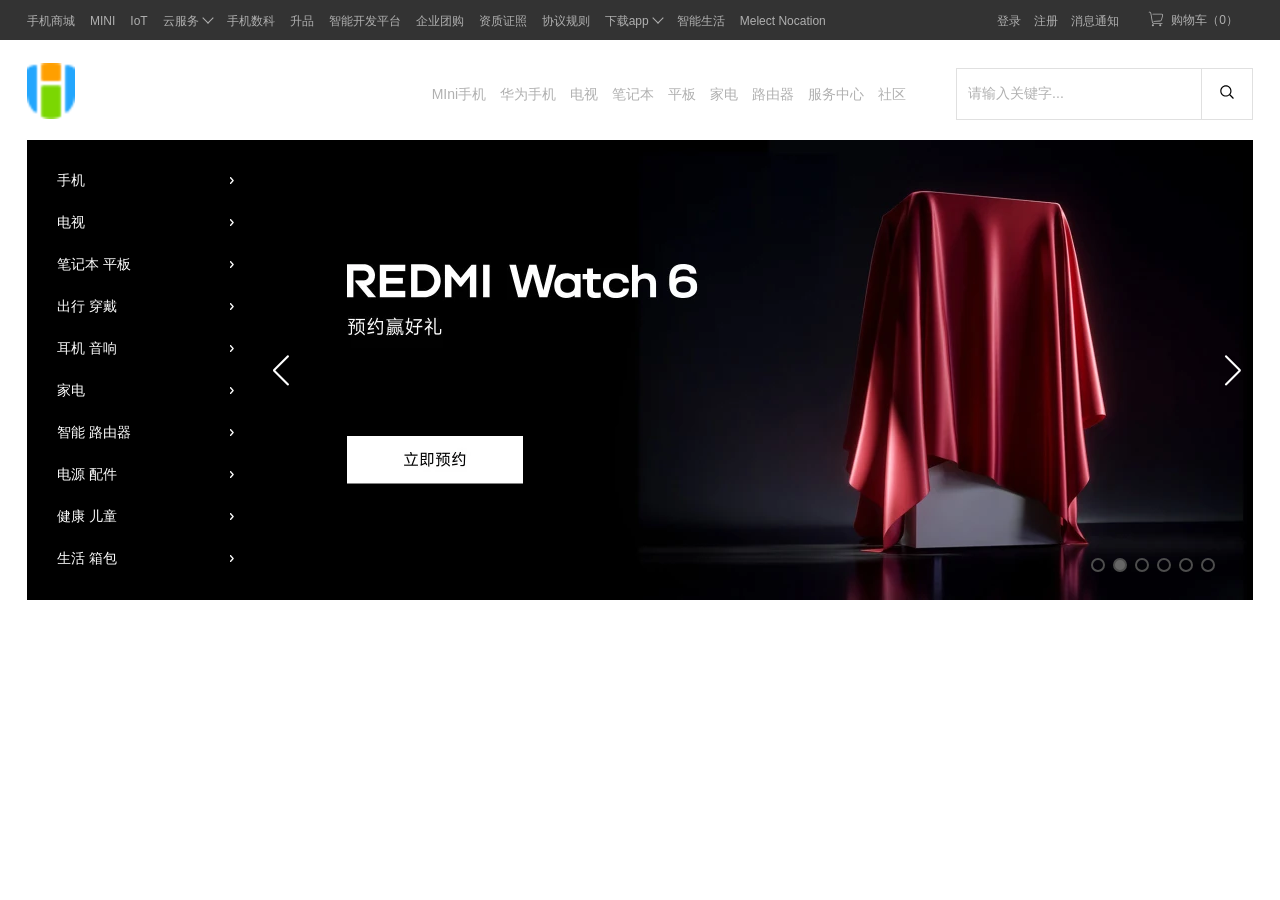
==== src/index.html @ 843477bb "完成banner制作" ====
<!DOCTYPE html>
<html lang="en">

<head>
    <meta charset="UTF-8">
    <meta name="viewport" content="width=device-width, initial-scale=1.0">
    <link rel="stylesheet" href="./css/reset.css">
    <link rel="stylesheet" href="./fonts/iconfont.css">
    <link rel="stylesheet" href="./css/global.css">
    <link rel="stylesheet" href="./css/swiper-bundle.min.css">
    <link rel="stylesheet" href="./css/index.css">
    <title>pc-project</title>
    <style>

    </style>
</head>

<body>
    <!-- header start -->
    <header>
        <!-- site-tapbar start -->
        <div class="site-tapbar">
            <div class="tapbar-flex container">
                <!-- tapbar-nav start  -->
                <nav class="tapbar-nav">
                    <ul>
                        <li><a href="#">手机商城</a></li>
                        <li><a href="#">MINI</a></li>
                        <li><a href="#">IoT</a></li>
                        <li class="submenu"><a href="#">云服务</a>
                            <div class="submenu-list">
                                <ul>
                                    <li><a href="#">
                                            <svg class="icon" aria-hidden="true">
                                                <use xlink:href="#icon-shoujizhuti-tongxunlu"></use>
                                            </svg>
                                            通讯录</a></li>
                                    <li><a href="#">
                                            <svg class="icon" aria-hidden="true">
                                                <use xlink:href="#icon-shoujizhuti-xiangce"></use>
                                            </svg>
                                            短信</a></li>
                                    <li><a href="#">
                                            <svg class="icon" aria-hidden="true">
                                                <use xlink:href="#icon-shoujizhuti-duanxin"></use>
                                            </svg>
                                            云相册</a></li>
                                    <li><a href="#">
                                            <svg class="icon" aria-hidden="true">
                                                <use xlink:href="#icon-shoujizhuti-xiazai"></use>
                                            </svg>
                                            手机云盘</a></li>
                                    <li><a href="#">
                                            <svg class="icon" aria-hidden="true">
                                                <use xlink:href="#icon-shoujizhuti-bianqian"></use>
                                            </svg>
                                            笔记（便签）</a></li>
                                </ul>
                            </div>
                        </li>
                        <li><a href="#">手机数科</a></li>
                        <li><a href="#">升品</a></li>
                        <li><a href="#">智能开发平台</a></li>
                        <li><a href="#">企业团购</a></li>
                        <li><a href="#">资质证照</a></li>
                        <li><a href="#">协议规则</a></li>
                        <li class="submenu"><a href="#">下载app</a>
                            <div class="download">
                                <svg class="icon" aria-hidden="true">
                                    <use xlink:href="#icon-erweima"></use>
                                </svg>
                                <p>手机商城APP</p>
                            </div>
                        </li>
                        <li><a href="#">智能生活</a></li>
                        <li><a href="#">Melect Nocation</a></li>
                    </ul>
                </nav>
                <!-- end tapbar-nev -->
                <!-- tapbar-warp start -->
                <nav class="tapbar-warp">
                    <div class="tapbar-info">
                        <ul>
                            <li><a href="#">登录</a></li>
                            <li><a href="#">注册</a></li>
                            <li><a href="#">消息通知</a></li>
                        </ul>
                    </div>
                    <div class="tapbar-car">
                        <a href="#">
                            <svg class="icon" aria-hidden="true">
                                <use xlink:href="#icon-gouwuche"></use>
                            </svg>
                            购物车（0）
                        </a>
                        <div class="car-menu">购物车中还没有商品，赶紧选购吧！</div>
                    </div>
                </nav>
                <!-- end tapbar-warp -->
            </div>
        </div>
        <!-- end tapbar -->
        <div class="site-header">
            <div class="container header-flex">
                <div class="header-logo">
                    <h1>编程商城</h1>
                    <a href="#">
                        <img src="./assets/images/logo.png" alt="编程商城" width="48px" height="56px"></img>
                    </a>
                </div>
                <div class="header-nav">
                    <nav>
                        <div class="nav-menu">
                            <ul>
                                <li><a href="#"></a>MIni手机</li>
                                <li><a href="#"></a>华为手机</li>
                                <li><a href="#"></a>电视</li>
                                <li><a href="#"></a>笔记本</li>
                                <li><a href="#"></a>平板</li>
                                <li><a href="#"></a>家电</li>
                                <li><a href="#"></a>路由器</li>
                                <li><a href="#"></a>服务中心</li>
                                <li><a href="#"></a>社区</li>
                            </ul>
                        </div>
                    </nav>
                </div>
                <div class="header-search">
                    <form action="#" method="get">
                        <div>
                            <input type="text" name="s" class="search-input" id="J_input" placeholder="请输入关键字..." />
                            <button type="submit" class="search-btn">
                                <svg class="icon" aria-hidden="true">
                                    <use xlink:href="#icon-fangdajing"></use>
                                </svg>
                            </button>
                            <div class="keyword-list" id="J_keyword">
                                <ul>
                                    <li><a href="#">手机</a></li>
                                    <li><a href="#">空调</a></li>
                                    <li><a href="#">风扇</a></li>
                                    <li><a href="#">台式机</a></li>
                                    <li><a href="#">笔记本</a></li>
                                    <li><a href="#">路由器</a></li>
                                    <li><a href="#">充电宝</a></li>
                                    <li><a href="#">空气净化器</a></li>
                                </ul>
                            </div>
                        </div>
                    </form>
                </div>
            </div>
        </div>
    </header>
    <!-- end header -->
    <!-- main start -->
    <main>
        <section class="container banner">
            <!--swiper start  -->
            <div class="swiper">
                <div class="swiper-wrapper">
                    <div class="swiper-slide"><a href="#"><img class="img-cover" src="./assets/images/swiper1.jpg"
                                alt=""></a></div>
                    <div class="swiper-slide"><a href="#"><img class="img-cover" src="./assets/images/swiper2.webp"
                                alt=""></a>
                    </div>
                    <div class="swiper-slide"><a href="#"><img class="img-cover" src="./assets/images/swiper3.webp"
                                alt=""></a>
                    </div>
                    <div class="swiper-slide"><a href="#"><img class="img-cover" src="./assets/images/swiper4.webp"
                                alt=""></a>
                    </div>
                    <div class="swiper-slide"><a href="#"><img class="img-cover" src="./assets/images/swiper5.webp"
                                alt=""></a>
                    </div>
                    <div class="swiper-slide"><a href="#"><img class="img-cover" src="./assets/images/swiper6.webp"
                                alt=""></a>
                    </div>
                </div>
                <!-- 如果需要分页器 -->
                <div class="swiper-pagination"></div>

                <!-- 如果需要导航按钮 -->
                <div class="swiper-button-prev"></div>
                <div class="swiper-button-next"></div>

            </div>
            <!-- end swiper -->
            <!-- category start -->
            <nav class="category">
                <ul>
                    <li><a href="#">手机</a>
                        <div class="category-item">
                            <ul>
                                <li><a href="#">
                                    <img src="./assets/images/phone.webp" alt="">
                                    <span class="ellipsis-single-line">Xiaomi 数字旗舰</span>
                                </a></li>
                                <li><a href="#">
                                    <img src="./assets/images/phone2.webp" alt="">
                                    <span>Xiaomi MIX系列</span>
                                </a></li>
                                <li><a href="#">
                                    <img src="./assets/images/phone3.webp" alt="">
                                    <span>Xiaomi Civi系列</span>
                                </a></li>
                                <li><a href="#">
                                    <img src="./assets/images/phone4.webp" alt="">
                                    <span>REDMI K系列</span>
                                </a></li>
                                <li><a href="#">
                                    <img src="./assets/images/phone5.webp" alt="">
                                    <span>REDMI Turbo系列</span>
                                </a></li>
                                <li>
                                    <a href="#">
                                        <img src="./assets/images/phone6.webp" alt="">
                                        <span>REDMI Note系列</span>
                                    </a>
                                </li>
                                <li><a href="#">
                                    <img src="./assets/images/phone7.webp" alt="">
                                    <span>REDMI 数字系列</span>
                                </a></li>
                            </ul>
                        </div>
                    </li>
                    <li><a href="#">电视</a>
                        <div class="category-item">
                            <ul>
                                <li><a href="#">
                                        <img src="./assets/images/DVD1.webp" alt="">
                                        <span class="ellipsis-single-line">小米电视SPro MiniLED2026</span>
                                    </a></li>
                                <li><a href="#">
                                        <img src="./assets/images/DVD1.webp" alt="">
                                        <span>Xiaomi MIX系列</span>
                                    </a></li>
                                <li><a href="#">
                                        <img src="./assets/images/DVD1.webp" alt="">
                                        <span>Xiaomi Civi系列</span>
                                    </a></li>
                                <li><a href="#">
                                        <img src="./assets/images/DVD1.webp" alt="">
                                        <span>REDMI K系列</span>
                                    </a></li>
                                <li><a href="#">
                                        <img src="./assets/images/DVD1.webp" alt="">
                                        <span>REDMI Turbo系列</span>
                                    </a></li>
                                <li>
                                    <a href="#">
                                        <img src="./assets/images/DVD1.webp" alt="">
                                        <span>REDMI Note系列</span>
                                    </a>
                                </li> 
                                <li><a href="#">
                                        <img src="./assets/images/DVD1.webp" alt="">
                                        <span>REDMI 数字系列</span>
                                    </a></li>
                            </ul>
                        </div>
                    </li>
                    <li><a href="#">笔记本 平板</a>
                        <div class="category-item">
                            <ul>
                                <li><a href="#">
                                        <img src="./assets/images/phone.webp" alt="">
                                        <span class="ellipsis-single-line">Xiaomi 数字旗舰</span>
                                    </a></li>
                                <li><a href="#">
                                        <img src="./assets/images/phone.webp" alt="">
                                        <span>Xiaomi 数字旗舰</span>
                                    </a></li>
                                <li><a href="#">
                                        <img src="./assets/images/phone.webp" alt="">
                                        <span>Xiaomi 数字旗舰</span>
                                    </a></li>
                                <li><a href="#">
                                        <img src="./assets/images/phone.webp" alt="">
                                        <span>Xiaomi 数字旗舰</span>
                                    </a></li>
                                <li><a href="#">
                                        <img src="./assets/images/phone.webp" alt="">
                                        <span>Xiaomi 数字旗舰</span>
                                    </a></li>
                                <li><a href="#">
                                        <img src="./assets/images/phone.webp" alt="">
                                        <span>Xiaomi 数字旗舰</span>
                                    </a></li>
                                <li><a href="#">
                                        <img src="./assets/images/phone.webp" alt="">
                                        <span>Xiaomi 数字旗舰</span>
                                    </a></li>
                                <li><a href="#">
                                        <img src="./assets/images/phone.webp" alt="">
                                        <span>Xiaomi 数字旗舰</span>
                                    </a></li>
                                <li><a href="#">
                                        <img src="./assets/images/phone.webp" alt="">
                                        <span>Xiaomi 数字旗舰</span>
                                    </a></li>
                                <li><a href="#">
                                        <img src="./assets/images/phone.webp" alt="">
                                        <span>Xiaomi 数字旗舰</span>
                                    </a></li>
                                <li><a href="#">
                                        <img src="./assets/images/phone.webp" alt="">
                                        <span>Xiaomi 数字旗舰</span>
                                    </a></li>
                                <li><a href="#">
                                        <img src="./assets/images/phone.webp" alt="">
                                        <span>Xiaomi 数字旗舰</span>
                                    </a></li>
                                <li><a href="#">
                                        <img src="./assets/images/phone.webp" alt="">
                                        <span>Xiaomi 数字旗舰</span>
                                    </a></li>
                                <li><a href="#">
                                        <img src="./assets/images/phone.webp" alt="">
                                        <span>Xiaomi 数字旗舰</span>
                                    </a></li>
                            </ul>
                        </div>
                    </li>
                    <li><a href="#">出行 穿戴</a>
                        <div class="category-item">
                            <ul>
                                <li><a href="#">
                                        <img src="./assets/images/phone.webp" alt="">
                                        <span class="ellipsis-single-line">Xiaomi 数字旗舰</span>
                                    </a></li>
                                <li><a href="#">
                                        <img src="./assets/images/phone.webp" alt="">
                                        <span>Xiaomi 数字旗舰</span>
                                    </a></li>
                                <li><a href="#">
                                        <img src="./assets/images/phone.webp" alt="">
                                        <span>Xiaomi 数字旗舰</span>
                                    </a></li>
                                <li><a href="#">
                                        <img src="./assets/images/phone.webp" alt="">
                                        <span>Xiaomi 数字旗舰</span>
                                    </a></li>
                                <li><a href="#">
                                        <img src="./assets/images/phone.webp" alt="">
                                        <span>Xiaomi 数字旗舰</span>
                                    </a></li>
                                <li><a href="#">
                                        <img src="./assets/images/phone.webp" alt="">
                                        <span>Xiaomi 数字旗舰</span>
                                    </a></li>
                                <li><a href="#">
                                        <img src="./assets/images/phone.webp" alt="">
                                        <span>Xiaomi 数字旗舰</span>
                                    </a></li>
                                <li><a href="#">
                                        <img src="./assets/images/phone.webp" alt="">
                                        <span>Xiaomi 数字旗舰</span>
                                    </a></li>
                                <li><a href="#">
                                        <img src="./assets/images/phone.webp" alt="">
                                        <span>Xiaomi 数字旗舰</span>
                                    </a></li>
                                <li><a href="#">
                                        <img src="./assets/images/phone.webp" alt="">
                                        <span>Xiaomi 数字旗舰</span>
                                    </a></li>
                                <li><a href="#">
                                        <img src="./assets/images/phone.webp" alt="">
                                        <span>Xiaomi 数字旗舰</span>
                                    </a></li>
                                <li><a href="#">
                                        <img src="./assets/images/phone.webp" alt="">
                                        <span>Xiaomi 数字旗舰</span>
                                    </a></li>
                                <li><a href="#">
                                        <img src="./assets/images/phone.webp" alt="">
                                        <span>Xiaomi 数字旗舰</span>
                                    </a></li>
                                <li><a href="#">
                                        <img src="./assets/images/phone.webp" alt="">
                                        <span>Xiaomi 数字旗舰</span>
                                    </a></li>
                            </ul>
                        </div>
                    </li>
                    <li><a href="#">耳机 音响</a>
                        <div class="category-item">
                            <ul>
                                <li><a href="#">
                                        <img src="./assets/images/phone.webp" alt="">
                                        <span class="ellipsis-single-line">Xiaomi 数字旗舰</span>
                                    </a></li>
                                <li><a href="#">
                                        <img src="./assets/images/phone.webp" alt="">
                                        <span>Xiaomi 数字旗舰</span>
                                    </a></li>
                                <li><a href="#">
                                        <img src="./assets/images/phone.webp" alt="">
                                        <span>Xiaomi 数字旗舰</span>
                                    </a></li>
                                <li><a href="#">
                                        <img src="./assets/images/phone.webp" alt="">
                                        <span>Xiaomi 数字旗舰</span>
                                    </a></li>
                                <li><a href="#">
                                        <img src="./assets/images/phone.webp" alt="">
                                        <span>Xiaomi 数字旗舰</span>
                                    </a></li>
                                <li><a href="#">
                                        <img src="./assets/images/phone.webp" alt="">
                                        <span>Xiaomi 数字旗舰</span>
                                    </a></li>
                                <li><a href="#">
                                        <img src="./assets/images/phone.webp" alt="">
                                        <span>Xiaomi 数字旗舰</span>
                                    </a></li>
                                <li><a href="#">
                                        <img src="./assets/images/phone.webp" alt="">
                                        <span>Xiaomi 数字旗舰</span>
                                    </a></li>
                                <li><a href="#">
                                        <img src="./assets/images/phone.webp" alt="">
                                        <span>Xiaomi 数字旗舰</span>
                                    </a></li>
                                <li><a href="#">
                                        <img src="./assets/images/phone.webp" alt="">
                                        <span>Xiaomi 数字旗舰</span>
                                    </a></li>
                                <li><a href="#">
                                        <img src="./assets/images/phone.webp" alt="">
                                        <span>Xiaomi 数字旗舰</span>
                                    </a></li>
                                <li><a href="#">
                                        <img src="./assets/images/phone.webp" alt="">
                                        <span>Xiaomi 数字旗舰</span>
                                    </a></li>
                                <li><a href="#">
                                        <img src="./assets/images/phone.webp" alt="">
                                        <span>Xiaomi 数字旗舰</span>
                                    </a></li>
                                <li><a href="#">
                                        <img src="./assets/images/phone.webp" alt="">
                                        <span>Xiaomi 数字旗舰</span>
                                    </a></li>
                            </ul>
                        </div>
                    </li>
                    <li><a href="#">家电</a>
                        <div class="category-item">
                            <ul>
                                <li><a href="#">
                                        <img src="./assets/images/phone.webp" alt="">
                                        <span class="ellipsis-single-line">Xiaomi 数字旗舰</span>
                                    </a></li>
                                <li><a href="#">
                                        <img src="./assets/images/phone.webp" alt="">
                                        <span>Xiaomi 数字旗舰</span>
                                    </a></li>
                                <li><a href="#">
                                        <img src="./assets/images/phone.webp" alt="">
                                        <span>Xiaomi 数字旗舰</span>
                                    </a></li>
                                <li><a href="#">
                                        <img src="./assets/images/phone.webp" alt="">
                                        <span>Xiaomi 数字旗舰</span>
                                    </a></li>
                                <li><a href="#">
                                        <img src="./assets/images/phone.webp" alt="">
                                        <span>Xiaomi 数字旗舰</span>
                                    </a></li>
                                <li><a href="#">
                                        <img src="./assets/images/phone.webp" alt="">
                                        <span>Xiaomi 数字旗舰</span>
                                    </a></li>
                                <li><a href="#">
                                        <img src="./assets/images/phone.webp" alt="">
                                        <span>Xiaomi 数字旗舰</span>
                                    </a></li>
                                <li><a href="#">
                                        <img src="./assets/images/phone.webp" alt="">
                                        <span>Xiaomi 数字旗舰</span>
                                    </a></li>
                                <li><a href="#">
                                        <img src="./assets/images/phone.webp" alt="">
                                        <span>Xiaomi 数字旗舰</span>
                                    </a></li>
                                <li><a href="#">
                                        <img src="./assets/images/phone.webp" alt="">
                                        <span>Xiaomi 数字旗舰</span>
                                    </a></li>
                                <li><a href="#">
                                        <img src="./assets/images/phone.webp" alt="">
                                        <span>Xiaomi 数字旗舰</span>
                                    </a></li>
                                <li><a href="#">
                                        <img src="./assets/images/phone.webp" alt="">
                                        <span>Xiaomi 数字旗舰</span>
                                    </a></li>
                                <li><a href="#">
                                        <img src="./assets/images/phone.webp" alt="">
                                        <span>Xiaomi 数字旗舰</span>
                                    </a></li>
                                <li><a href="#">
                                        <img src="./assets/images/phone.webp" alt="">
                                        <span>Xiaomi 数字旗舰</span>
                                    </a></li>
                            </ul>
                        </div>
                    </li>
                    <li><a href="#">智能 路由器</a>
                        <div class="category-item">
                            <ul>
                                <li><a href="#">
                                        <img src="./assets/images/phone.webp" alt="">
                                        <span class="ellipsis-single-line">Xiaomi 数字旗舰</span>
                                    </a></li>
                                <li><a href="#">
                                        <img src="./assets/images/phone.webp" alt="">
                                        <span>Xiaomi 数字旗舰</span>
                                    </a></li>
                                <li><a href="#">
                                        <img src="./assets/images/phone.webp" alt="">
                                        <span>Xiaomi 数字旗舰</span>
                                    </a></li>
                                <li><a href="#">
                                        <img src="./assets/images/phone.webp" alt="">
                                        <span>Xiaomi 数字旗舰</span>
                                    </a></li>
                                <li><a href="#">
                                        <img src="./assets/images/phone.webp" alt="">
                                        <span>Xiaomi 数字旗舰</span>
                                    </a></li>
                                <li><a href="#">
                                        <img src="./assets/images/phone.webp" alt="">
                                        <span>Xiaomi 数字旗舰</span>
                                    </a></li>
                                <li><a href="#">
                                        <img src="./assets/images/phone.webp" alt="">
                                        <span>Xiaomi 数字旗舰</span>
                                    </a></li>
                                <li><a href="#">
                                        <img src="./assets/images/phone.webp" alt="">
                                        <span>Xiaomi 数字旗舰</span>
                                    </a></li>
                                <li><a href="#">
                                        <img src="./assets/images/phone.webp" alt="">
                                        <span>Xiaomi 数字旗舰</span>
                                    </a></li>
                                <li><a href="#">
                                        <img src="./assets/images/phone.webp" alt="">
                                        <span>Xiaomi 数字旗舰</span>
                                    </a></li>
                                <li><a href="#">
                                        <img src="./assets/images/phone.webp" alt="">
                                        <span>Xiaomi 数字旗舰</span>
                                    </a></li>
                                <li><a href="#">
                                        <img src="./assets/images/phone.webp" alt="">
                                        <span>Xiaomi 数字旗舰</span>
                                    </a></li>
                                <li><a href="#">
                                        <img src="./assets/images/phone.webp" alt="">
                                        <span>Xiaomi 数字旗舰</span>
                                    </a></li>
                                <li><a href="#">
                                        <img src="./assets/images/phone.webp" alt="">
                                        <span>Xiaomi 数字旗舰</span>
                                    </a></li>
                            </ul>
                        </div>
                    </li>
                    <li><a href="#">电源 配件</a>
                        <div class="category-item">
                            <ul>
                                <li><a href="#">
                                        <img src="./assets/images/phone.webp" alt="">
                                        <span class="ellipsis-single-line">Xiaomi 数字旗舰</span>
                                    </a></li>
                                <li><a href="#">
                                        <img src="./assets/images/phone.webp" alt="">
                                        <span>Xiaomi 数字旗舰</span>
                                    </a></li>
                                <li><a href="#">
                                        <img src="./assets/images/phone.webp" alt="">
                                        <span>Xiaomi 数字旗舰</span>
                                    </a></li>
                                <li><a href="#">
                                        <img src="./assets/images/phone.webp" alt="">
                                        <span>Xiaomi 数字旗舰</span>
                                    </a></li>
                                <li><a href="#">
                                        <img src="./assets/images/phone.webp" alt="">
                                        <span>Xiaomi 数字旗舰</span>
                                    </a></li>
                                <li><a href="#">
                                        <img src="./assets/images/phone.webp" alt="">
                                        <span>Xiaomi 数字旗舰</span>
                                    </a></li>
                                <li><a href="#">
                                        <img src="./assets/images/phone.webp" alt="">
                                        <span>Xiaomi 数字旗舰</span>
                                    </a></li>
                                <li><a href="#">
                                        <img src="./assets/images/phone.webp" alt="">
                                        <span>Xiaomi 数字旗舰</span>
                                    </a></li>
                                <li><a href="#">
                                        <img src="./assets/images/phone.webp" alt="">
                                        <span>Xiaomi 数字旗舰</span>
                                    </a></li>
                                <li><a href="#">
                                        <img src="./assets/images/phone.webp" alt="">
                                        <span>Xiaomi 数字旗舰</span>
                                    </a></li>
                                <li><a href="#">
                                        <img src="./assets/images/phone.webp" alt="">
                                        <span>Xiaomi 数字旗舰</span>
                                    </a></li>
                                <li><a href="#">
                                        <img src="./assets/images/phone.webp" alt="">
                                        <span>Xiaomi 数字旗舰</span>
                                    </a></li>
                                <li><a href="#">
                                        <img src="./assets/images/phone.webp" alt="">
                                        <span>Xiaomi 数字旗舰</span>
                                    </a></li>
                                <li>
                                    <a href="#">
                                        <img src="./assets/images/phone.webp" alt="">
                                        <span>Xiaomi 数字旗舰</span>
                                    </a>
                                </li>
                                <li><a href="#">
                                        <img src="./assets/images/phone.webp" alt="">
                                        <span class="ellipsis-single-line">Xiaomi 数字旗舰</span>
                                    </a></li>
                                <li><a href="#">
                                        <img src="./assets/images/phone.webp" alt="">
                                        <span>Xiaomi 数字旗舰</span>
                                    </a></li>
                                <li><a href="#">
                                        <img src="./assets/images/phone.webp" alt="">
                                        <span>Xiaomi 数字旗舰</span>
                                    </a></li>
                                <li><a href="#">
                                        <img src="./assets/images/phone.webp" alt="">
                                        <span>Xiaomi 数字旗舰</span>
                                    </a></li>
                                <li><a href="#">
                                        <img src="./assets/images/phone.webp" alt="">
                                        <span>Xiaomi 数字旗舰</span>
                                    </a></li>
                                <li><a href="#">
                                        <img src="./assets/images/phone.webp" alt="">
                                        <span>Xiaomi 数字旗舰</span>
                                    </a></li>
                                <li><a href="#">
                                        <img src="./assets/images/phone.webp" alt="">
                                        <span>Xiaomi 数字旗舰</span>
                                    </a></li>
                                <li>
                                    <a href="#">
                                        <img src="./assets/images/phone.webp" alt="">
                                        <span>Xiaomi 数字旗舰</span>
                                    </a>
                                </li>
                                <li>
                                    <a href="#">
                                        <img src="./assets/images/phone.webp" alt="">
                                        <span>Xiaomi 数字旗舰</span>
                                    </a>
                                </li>
                                <li>
                                    <a href="#">
                                        <img src="./assets/images/phone.webp" alt="">
                                        <span>Xiaomi 数字旗舰</span>
                                    </a>
                                </li>
                                <li>
                                    <a href="#">
                                        <img src="./assets/images/phone.webp" alt="">
                                        <span>Xiaomi 数字旗舰</span>
                                    </a>
                                </li>
                                <li>
                                    <a href="#">
                                        <img src="./assets/images/phone.webp" alt="">
                                        <span>Xiaomi 数字旗舰</span>
                                    </a>
                                </li>
                                <li>
                                    <a href="#">
                                        <img src="./assets/images/phone.webp" alt="">
                                        <span>Xiaomi 数字旗舰</span>
                                    </a>
                                </li>
                                <li>
                                    <a href="#">
                                        <img src="./assets/images/phone.webp" alt="">
                                        <span>Xiaomi 数字旗舰</span>
                                    </a>
                                </li>
                            </ul>
                        </div>
                    </li>
                    <li><a href="#">健康 儿童</a>
                        <div class="category-item">
                            <ul>
                                <li><a href="#">
                                        <img src="./assets/images/phone.webp" alt="">
                                        <span class="ellipsis-single-line">Xiaomi 数字旗舰</span>
                                    </a></li>
                                <li><a href="#">
                                        <img src="./assets/images/phone.webp" alt="">
                                        <span>Xiaomi 数字旗舰</span>
                                    </a></li>
                                <li><a href="#">
                                        <img src="./assets/images/phone.webp" alt="">
                                        <span>Xiaomi 数字旗舰</span>
                                    </a></li>
                                <li><a href="#">
                                        <img src="./assets/images/phone.webp" alt="">
                                        <span>Xiaomi 数字旗舰</span>
                                    </a></li>
                                <li><a href="#">
                                        <img src="./assets/images/phone.webp" alt="">
                                        <span>Xiaomi 数字旗舰</span>
                                    </a></li>
                                <li><a href="#">
                                        <img src="./assets/images/phone.webp" alt="">
                                        <span>Xiaomi 数字旗舰</span>
                                    </a></li>
                                <li><a href="#">
                                        <img src="./assets/images/phone.webp" alt="">
                                        <span>Xiaomi 数字旗舰</span>
                                    </a></li>
                                <li><a href="#">
                                        <img src="./assets/images/phone.webp" alt="">
                                        <span>Xiaomi 数字旗舰</span>
                                    </a></li>
                                <li><a href="#">
                                        <img src="./assets/images/phone.webp" alt="">
                                        <span>Xiaomi 数字旗舰</span>
                                    </a></li>
                                <li><a href="#">
                                        <img src="./assets/images/phone.webp" alt="">
                                        <span>Xiaomi 数字旗舰</span>
                                    </a></li>
                                <li><a href="#">
                                        <img src="./assets/images/phone.webp" alt="">
                                        <span>Xiaomi 数字旗舰</span>
                                    </a></li>
                                <li><a href="#">
                                        <img src="./assets/images/phone.webp" alt="">
                                        <span>Xiaomi 数字旗舰</span>
                                    </a></li>
                                <li><a href="#">
                                        <img src="./assets/images/phone.webp" alt="">
                                        <span>Xiaomi 数字旗舰</span>
                                    </a></li>
                                <li><a href="#">
                                        <img src="./assets/images/phone.webp" alt="">
                                        <span>Xiaomi 数字旗舰</span>
                                    </a></li>
                            </ul>
                        </div>
                    </li>
                    <li><a href="#">生活 箱包</a>
                        <div class="category-item">
                            <ul>
                                <li><a href="#">
                                        <img src="./assets/images/phone.webp" alt="">
                                        <span class="ellipsis-single-line">Xiaomi 数字旗舰</span>
                                    </a></li>
                                <li><a href="#">
                                        <img src="./assets/images/phone.webp" alt="">
                                        <span>Xiaomi 数字旗舰</span>
                                    </a></li>
                                <li><a href="#">
                                        <img src="./assets/images/phone.webp" alt="">
                                        <span>Xiaomi 数字旗舰</span>
                                    </a></li>
                                <li><a href="#">
                                        <img src="./assets/images/phone.webp" alt="">
                                        <span>Xiaomi 数字旗舰</span>
                                    </a></li>
                                <li><a href="#">
                                        <img src="./assets/images/phone.webp" alt="">
                                        <span>Xiaomi 数字旗舰</span>
                                    </a></li>
                                <li><a href="#">
                                        <img src="./assets/images/phone.webp" alt="">
                                        <span>Xiaomi 数字旗舰</span>
                                    </a></li>
                                <li><a href="#">
                                        <img src="./assets/images/phone.webp" alt="">
                                        <span>Xiaomi 数字旗舰</span>
                                    </a></li>
                                <li><a href="#">
                                        <img src="./assets/images/phone.webp" alt="">
                                        <span>Xiaomi 数字旗舰</span>
                                    </a></li>
                                <li><a href="#">
                                        <img src="./assets/images/phone.webp" alt="">
                                        <span>Xiaomi 数字旗舰</span>
                                    </a></li>
                                <li><a href="#">
                                        <img src="./assets/images/phone.webp" alt="">
                                        <span>Xiaomi 数字旗舰</span>
                                    </a></li>
                                <li><a href="#">
                                        <img src="./assets/images/phone.webp" alt="">
                                        <span>Xiaomi 数字旗舰</span>
                                    </a></li>
                                <li><a href="#">
                                        <img src="./assets/images/phone.webp" alt="">
                                        <span>Xiaomi 数字旗舰</span>
                                    </a></li>
                                <li><a href="#">
                                        <img src="./assets/images/phone.webp" alt="">
                                        <span>Xiaomi 数字旗舰</span>
                                    </a></li>
                                <li><a href="#">
                                        <img src="./assets/images/phone.webp" alt="">
                                        <span>Xiaomi 数字旗舰</span>
                                    </a></li>
                            </ul>
                        </div>
                    </li>
                </ul>
            </nav>
        </section>
    </main>
    <!-- end header -->
    <script src="./fonts/iconfont.js"></script>
    <script src="./js/swiper-bundle.min.js"></script>
    <script src="./js/index.js"></script>
    <script>
        var mySwiper = new Swiper('.swiper', {
            direction: 'horizontal', // 垂直切换选项
            loop: true, // 循环模式选项
            autoplay: {
                delay: 1000,
                stopOnLastSlide: false,
                disableOnInteraction: true,
                pauseOnMouseEnter: true,
            },
            // 如果需要分页器
            pagination: {
                el: '.swiper-pagination',
                clickable: true,
            },

            // 如果需要前进后退按钮
            navigation: {
                nextEl: '.swiper-button-next',
                prevEl: '.swiper-button-prev',
            },

            // 如果需要滚动条
            scrollbar: {
                el: '.swiper-scrollbar',
            },
        })
    </script>
</body>

</html>
---- src/fonts/iconfont.css ----
@font-face {
  font-family: "iconfont"; /* Project id 5041110 */
  src: url('iconfont.woff2?t=1760513505581') format('woff2'),
       url('iconfont.woff?t=1760513505581') format('woff'),
       url('iconfont.ttf?t=1760513505581') format('truetype');
}

.iconfont {
  font-family: "iconfont" !important;
  font-size: 16px;
  font-style: normal;
  -webkit-font-smoothing: antialiased;
  -moz-osx-font-smoothing: grayscale;
}

.icon-tian:before {
  content: "\e60b";
}

.icon-15tian:before {
  content: "\e601";
}

.icon-erweima:before {
  content: "\e642";
}

.icon-gouwuche:before {
  content: "\e60a";
}

.icon-liwu:before {
  content: "\e600";
}

.icon-weizhi:before {
  content: "\e62e";
}

.icon-editor2:before {
  content: "\e62f";
}

.icon-caidan:before {
  content: "\e610";
}

.icon-fangdajing:before {
  content: "\e6e4";
}

.icon-duanxin:before {
  content: "\e6e5";
}

.icon-kefu:before {
  content: "\e625";
}

.icon-zujian-zuoyouhuadongtu:before {
  content: "\e604";
}

.icon-fanhuidingbu:before {
  content: "\e633";
}

.icon-play:before {
  content: "\e622";
}

.icon-qq:before {
  content: "\e83d";
}

.icon-danchuang:before {
  content: "\e63c";
}

.icon-xiangyingshi:before {
  content: "\e6ae";
}

.icon-xuanxiangka:before {
  content: "\e709";
}

.icon-play-circle:before {
  content: "\e86f";
}

.icon-bim_donghua:before {
  content: "\e6e9";
}

.icon-shoujizhuti-xiangce:before {
  content: "\e605";
}

.icon-shoujizhuti-duanxin:before {
  content: "\e606";
}

.icon-shoujizhuti-tongxunlu:before {
  content: "\e607";
}

.icon-shoujizhuti-xiazai:before {
  content: "\e608";
}

.icon-shoujizhuti-bianqian:before {
  content: "\e609";
}

.icon-weixin:before {
  content: "\e60f";
}

.icon-lunbotuguanli:before {
  content: "\e6a1";
}

.icon-shoufengqin:before {
  content: "\e6b4";
}
---- src/css/global.css ----
body{
    font: 14px/1.5 "Helvetica Neue", Helvetica, Arial, sans-serif;
    min-width: 1226px;
    color:#333;
}
.container{
    margin: 0 auto;
    width: 1226px;
}
.ellipsis-single-line{
    overflow: hidden;
    text-overflow: ellipsis;
    white-space: nowrap;
}
.ellipsis-mulit-line{
    display: -webkit-box;
    overflow: hidden;
    text-overflow: ellipsis;  
    -webkit-box-orient: vertical; /* 多行 */
    -webkit-line-clamp: 2; /* 显示行数 */
}
.img-cover{
    width: 100%;
    height: 100%;
    object-fit: cover;
}
.center-flex{
    display: flex;
    justify-content: center;
    align-items: center;
}
.center-position-absolute{
    position: absolute;
    top: 50%;
    left: 50%;
    transform: translate(-50%, -50%); 
}
.icon {
  width: 1em;
  height: 1em;
  vertical-align: -0.15em;
  fill: currentColor;
  overflow: hidden;
}
---- src/css/index.css ----
/* 顶部导航栏容器，设置高度和弹性布局 */
.tapbar-flex {
    height: 40px;
    display: flex;
    justify-content: space-between;
}

/* 顶部导航栏背景色 */
.site-tapbar {
    background-color: #333;
}

/* 导航栏链接样式 */
.site-tapbar a {
    color: #B0B0B0;
    font-size: 12px;
}

/* 鼠标悬停时链接颜色变白 */
.site-tapbar a:hover {
    color: #fff
}

/* 导航菜单容器 */
.tapbar-nav>ul {
    display: flex;
    justify-content: space-between;
    column-gap: 15px;
    line-height: 40px;
}

/* 导航菜单项 */
.tapbar-nav>ul>li {
    height: 40px;
}

/* 带子菜单的导航项 */
.tapbar-nav ul li.submenu {
    padding-right: 13px;
    position: relative;
}

/* 子菜单箭头图标 */
.tapbar-nav ul li.submenu::before {
    content: '';
    width: 7px;
    height: 7px;
    position: absolute;
    top: 50%;
    right: 0;
    border-top: 1px solid #B0B0B0;
    border-left: 1px solid #B0B0B0;
    transform: translateY(-75%) rotate(225deg);
    transition: transform .3s ease-in-out;
}


/* 鼠标悬停时箭头旋转并改变颜色 */
.tapbar-nav ul li.submenu:hover::before {
    transform: translateY(-25%) rotate(45deg);
    cursor: pointer;
    border-color: #fff;
}

/* 子菜单上方的小三角 */
.submenu::after {
    content: '';
    position: absolute;
    bottom: 0;
    left: 50%;
    border: 6px solid transparent;
    border-bottom: 6px solid #fff;
    transform: translateX(-50%);
    display: none;
}

/* 子菜单列表样式 */
.submenu .submenu-list {
    position: absolute;
    top: 40px;
    left: 50%;
    transform: translateX(-50%);
    width: 105px;
    height: 0;
    box-shadow: 0 2px 5px rgba(0, 0, 0, .2);
    font-size: 12px;
    overflow: hidden;
    transition: height .7s;
}

/* 子菜单列表内边距 */
.submenu .submenu-list ul {
    padding: 6px 0 8px 6px;
}

/* 子菜单项样式 */
.submenu .submenu-list li {
    height: 16px;
    line-height: 16px;
    margin-bottom: 14px;
}

/* 最后一个子菜单项取消下边距 */
.submenu .submenu-list li:last-child {
    margin-bottom: 0;
}

/* 子菜单图标样式 */
.submenu .submenu-list li .icon {
    font-size: 16px;
    margin-right: 4px;
}

/* 子菜单链接悬停时的颜色 */
.submenu .submenu-list a:hover {
    color: #ff6a00
}

/* 鼠标悬停时显示子菜单 */
.submenu:hover .submenu-list {
    display: block;
    height: 150px;
}

/* 鼠标悬停时显示小三角 */
.submenu:hover::after {
    display: block;
}

/* 下载菜单样式 */
.submenu .download {
    width: 124px;
    height: 0px;
    position: absolute;
    top: 40px;
    left: 50%;
    transform: translate(-50%);
    overflow: hidden;
    box-shadow: 0 1px 7px 0 rgba(0, 0, 0, .3);
    transition: height 0.5s ease-in-out;
}

/* 下载菜单中的SVG图标 */
.submenu .download svg {
    display: block;
    margin: 17px auto 0px;
}

/* 下载菜单中的文字 */
.submenu .download p {
    margin-top: 16px;
    line-height: 0;
    text-align: center;
}

/* 下载菜单中的图标 */
.submenu .download .icon {
    font-size: 87px;
}

/* 鼠标悬停时显示下载菜单 */
.submenu:hover .download {
    display: block;
    height: 148px;
}

/* 顶部导航右侧内容容器 */
.tapbar-warp {
    display: flex;
    justify-content: space-around;
}

/* 信息区域样式 */
.tapbar-warp .tapbar-info {
    margin-right: 14px;
}

/* 信息区域列表样式 */
.tapbar-warp .tapbar-info ul {
    display: flex;
    justify-content: space-between;
    column-gap: 13px;
}

/* 导航项样式 */
.tapbar-warp ul li {
    height: 40px;
    line-height: 40px;
}

/* 购物车区域样式 */
.tapbar-warp .tapbar-car {
    width: 120px;
    line-height: 40px;
    position: relative;
}

/* 购物车链接样式 */
.tapbar-warp .tapbar-car a {
    display: flex;
    justify-content: center;
    align-items: center;
    transition: all 0s .5s;
}

/* 购物车图标样式 */
.tapbar-warp .tapbar-car .icon {
    font-size: 16px;
    margin-right: 7px;
    margin-top: -2px;
}

/* 鼠标悬停时购物车链接样式 */
.tapbar-warp .tapbar-car:hover a {
    background-color: #fff;
    color: #ff6a00;
    transition-delay: 0s;
}

/* 购物车下拉菜单样式 */
.tapbar-warp .tapbar-car .car-menu {
    position: absolute;
    right: 0;
    top: 40px;
    width: 316px;
    height: 0;
    line-height: 100px;
    background-color: #fff;
    text-align: center;
    box-shadow: 0 1px 7px 0 rgba(0, 0, 0, .3);
    font-size: 12px;
    overflow: hidden;
    transition: height .5s;
}

/* 鼠标悬停时显示购物车菜单 */
.tapbar-warp .tapbar-car:hover .car-menu {
    display: block;
    height: 100px;
    z-index: 1;
}


/* 网站头部区域样式 */
.site-header {
    /* background-color: #f5f5f5; */ /* 调试用背景色 */
    height: 56px; /* 头部高度 */
    padding: 23px 0 21px 0; /* 上右下左内边距 */
}

/* 头部弹性布局容器 */
.site-header .header-flex {
    display: flex;
    justify-content: space-between; /* 子元素两端对齐 */
    align-items: center; /* 垂直居中 */
}

/* 头部logo区域 */
.site-header .header-logo {
    /* background-color: cadetblue; */ /* 调试用背景色 */
    flex: 1; /* 弹性占比1 */
}

/* 导航菜单容器 */
.header-nav .nav-menu ul {
    display: flex;
    justify-content: space-between;
    align-items: center;
    column-gap: 14px; /* 列间距 */
    margin-right: 50px; /* 右侧外边距 */
    color: #B0B0B0 /* 文字颜色 */
}

/* 导航菜单项悬停效果 */
.header-nav .nav-menu li:hover {
    color: #ffa400; /* 悬停时文字颜色 */
    cursor: pointer; /* 鼠标手型 */
}

/* logo标题（默认隐藏） */
.header-logo h1 {
    display: none;
}

/* 搜索区域样式 */
.header-search {
    position: relative; /* 相对定位 */
}

/* 搜索输入框 */
.header-search input.search-input {
    width: 233px; /* 宽度 */
    line-height: 50px; /* 行高 */
    border: 1px solid #e0e0e0; /* 边框 */
    padding-left: 11px; /* 左内边距 */
}

/* 输入框占位符样式 */
.header-search input.search-input::placeholder {
    font-size: 14px; /* 字体大小 */
    color: #B0B0B0 /* 占位符颜色 */
}

/* 搜索按钮 */
.header-search .search-btn {
    width: 52px; /* 宽度 */
    line-height: 50px; /* 行高 */
    border: 1px solid #e0e0e0; /* 边框 */
    margin-left: -5px; /* 左外边距，与输入框重叠 */
    background: #fff; /* 背景色 */
}

/* 搜索按钮图标 */
.header-search .search-btn .icon {
    font-size: 18px; /* 图标大小 */
}

/* 输入框和按钮悬停效果 */
.header-search input.search-input:hover,
.header-search .search-btn:hover {
    border-color: #b6b5b5; /* 边框颜色变化 */
}

/* 搜索按钮悬停效果 */
.header-search .search-btn:hover {
    background-color: #ffa600; /* 背景色 */
    color: #fff; /* 文字颜色 */
    cursor: pointer; /* 鼠标手型 */
}

/* 关键词列表 */
.header-search .keyword-list {
    width: 244px; /* 宽度 */
    /* min-height: 300px; */ /* 最小高度（调试用） */
    border: 1px solid #e5e5e5; /* 边框 */
    position: absolute; /* 绝对定位 */
    top: 51px; /* 距离顶部位置 */
    left: 0; /* 左对齐 */
    display: none; /* 默认隐藏 */
}

/* 关键词列表项 */
.header-search .keyword-list ul li {
    line-height: 30px; /* 行高 */
    padding-left: 10px; /* 左内边距 */
    font-size: 12px; /* 字体大小 */
}

/* 关键词列表项悬停效果 */
.header-search .keyword-list ul li:hover {
    background-color: #f5f5f5; /* 背景色 */
    cursor: pointer; /* 鼠标手型 */
}

/* 输入框聚焦时的样式 */
.header-search input.search-input:focus,
.header-search input.search-input:focus~.keyword-list,
.header-search input.search-input:focus~.search-btn {
    border-color: #ffa600; /* 聚焦时边框颜色 */
}

/* 显示关键词列表的类 */
.header-search .show {
    display: block; /* 显示 */
}

.banner {
    height: 460px;
    background-color: bisque;
    position: relative;
}

.swiper {
    height: 460px;
    /*--swiper-theme-color: #ff6600; !* 设置Swiper风格 *!*/
    --swiper-navigation-color: #fff;
    /* 单独设置按钮颜色 */
    --swiper-navigation-size: 31px;
    /* 设置按钮大小 */
}

.swiper .swiper-button-prev {
    left: 244px
}

.swiper .swiper-pagination {
    text-align: right;
    padding-right: 34px;
    box-sizing: border-box;
    bottom: 26px;
    line-height: 14px;
}

.swiper .swiper-pagination-bullet {
    width: 10px;
    height: 10px;
    border: 2px solid #4d4d4d;
    background-color: transparent;
    opacity: 1;
}

.swiper .swiper-pagination-bullet-active {
    background-color: #666;
}

.category {
    position: absolute;
    width: 234px;
    background-color: rgba(0, 0, 0, .3);
    inset: 0;
    z-index: 1;
}

.category>ul {
    padding-top: 19px;
    position: relative;
}

.category>ul>li>a {
    display: block;
    line-height: 42px;
    padding-left: 30px;
    color: #fff;
    background: url('../assets/images/arrow-right.png') no-repeat 203px center;
}

.category>ul>li:hover {
    background-color: #ff6a00;
    cursor: pointer;
}

.category>ul>li:hover .category-item {
    display: block;
}

.category ul li .category-item {
    position: absolute;
    top: 0;
    left: 234px;
    /* min-width: 500px; */
    height: 460px;
    background-color: rgb(255, 255, 255);
    box-shadow: 0 1px 7px rgba(0, 0, 0, .3);
    display: none;
}

.category ul li .category-item ul {
    display: grid;
    grid-template-rows: repeat(6, 76px);
    grid-template-columns: repeat(1, 256px);
    grid-auto-flow: column;
    grid-auto-columns: 256px;
}

.category ul li .category-item a {
    padding: 21px 0 21px 25px;
    display: flex;
    align-items: center;
    line-height: 40px;
    /* color:#fff; */
}

.category ul li .category-item a img {
    margin-right: 19px;
}

.category ul li .category-item ul li:hover a {
    color: #ff6a00;
}
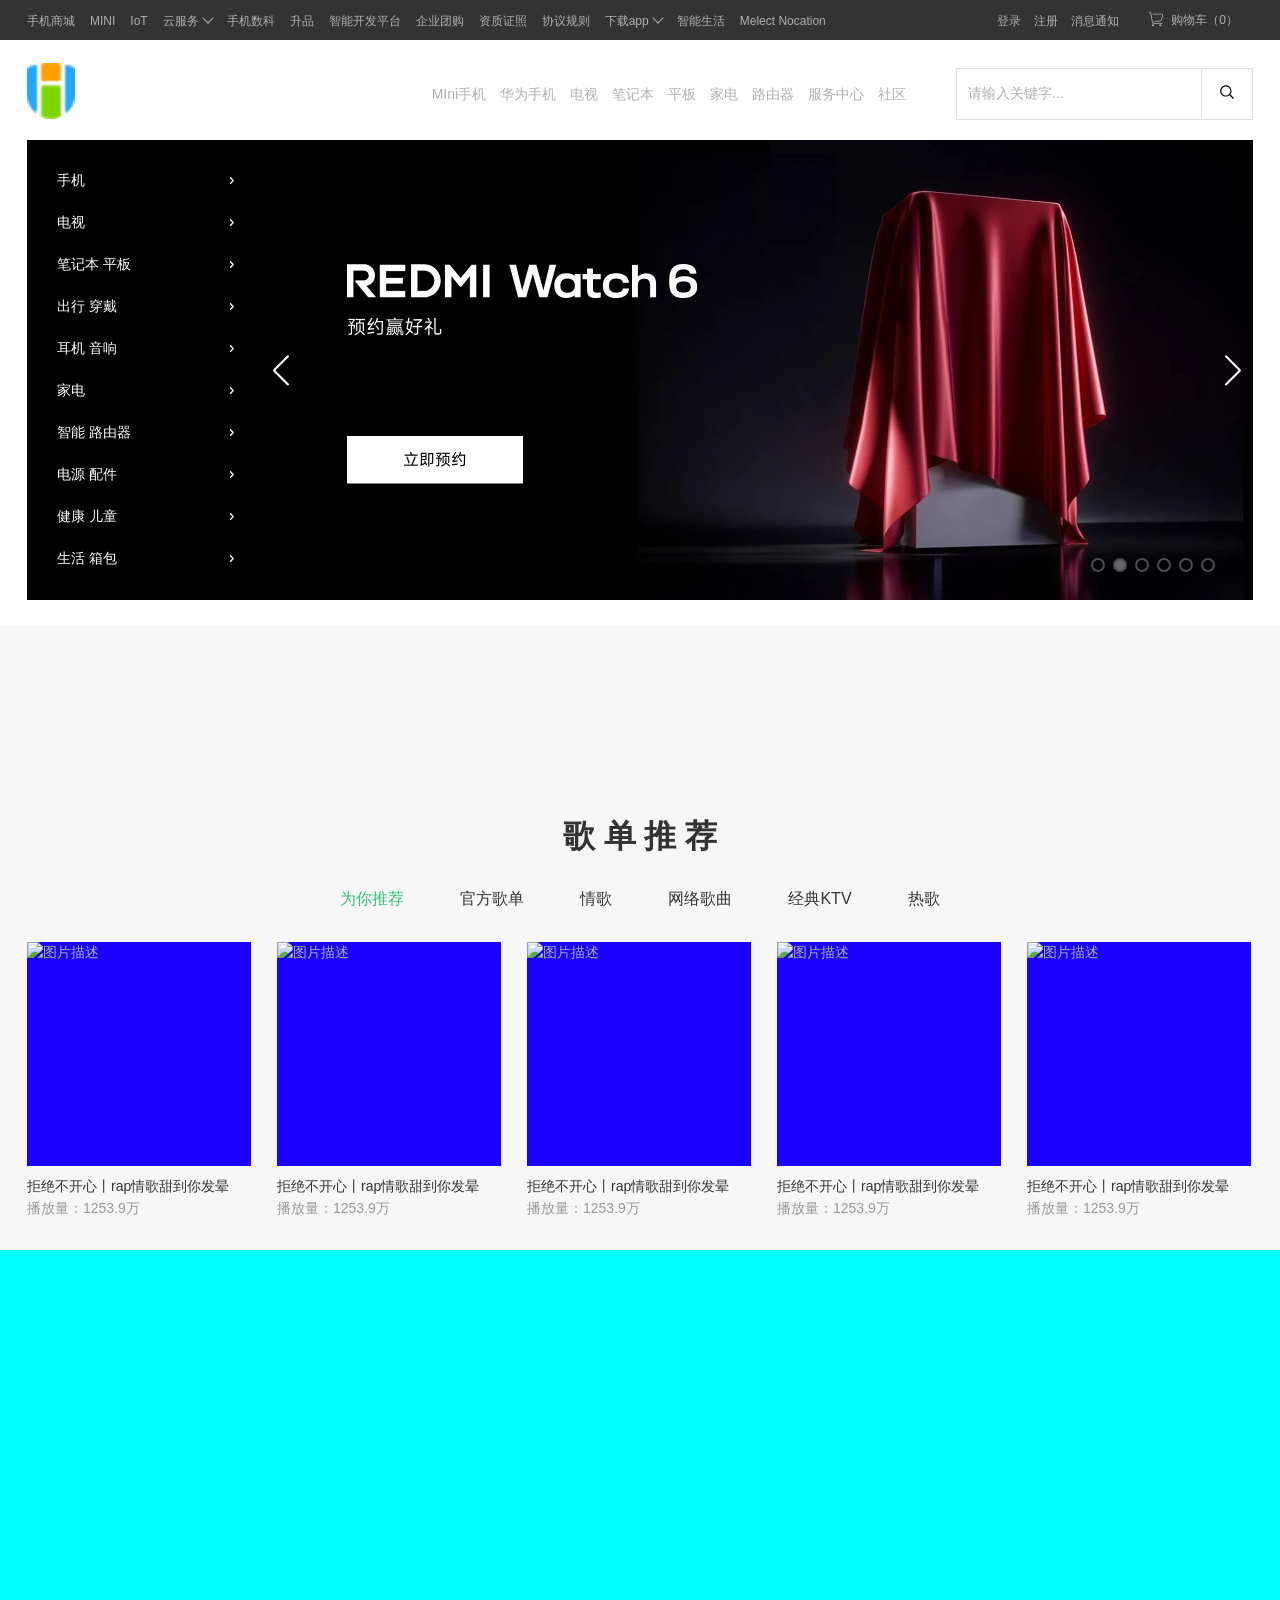
==== commit 87d95214: "歌单推荐完成" ====
--- a/src/index.html
+++ b/src/index.html
@@ -11,7 +11,122 @@
     <link rel="stylesheet" href="./css/index.css">
     <title>pc-project</title>
     <style>
-
+        .music {
+            height: 624px;
+            background-color: #f7f7f7;
+            margin-top: 26px;
+        }
+
+        .music-banner {
+            padding-top: 26px;
+            height: 120px;
+        }
+
+        .music-recommend {
+            margin-top: 40px;
+        }
+
+        .music-recommend h2.music-title {
+            font-size: 32px;
+            text-align: center;
+        }
+
+        .music-recommend .recommend-card ul {
+            display: flex;
+            justify-content: center;
+            column-gap: 56px;
+            /* background-color: aqua; */
+            font-size: 16px;
+            margin-top: 22px;
+            cursor: pointer;
+        }
+
+        .music-recommend .recommend-card ul li.active {
+            color: #31C27C;
+        }
+
+        .music-recommend .music-content .music-content-item {
+            min-height: 278px;
+            margin-top: 31px;
+        }
+        .music-recommend .music-content .music-content-item{
+            display: none;
+        }
+        .music-recommend .music-content .music-content-item.active {
+            display: block;
+        }
+
+        .music-recommend .music-content .music-content-item ul.music-list {
+            display: flex;
+            column-gap: 26px;
+        }
+
+        .music-recommend .music-content .music-content-item ul li .img {
+            position: relative;
+            overflow: hidden;
+        }
+
+        .music-recommend .music-content .music-content-item ul li .img img {
+            display: block;
+            width: 100%;
+            height: 224px;
+            background-color: rgb(25, 0, 255);
+            transition: transform .5s;
+        }
+
+        .music-recommend .music-content .music-content-item ul li .img:hover img {
+            transform: scale(1.2);
+        }
+
+        .music-recommend .music-content .music-content-item ul li.img::before {
+            content: '';
+            position: absolute;
+            top: 0;
+            left: 0;
+            width: 100%;
+            height: 100%;
+            background-color: rgba(0, 0, 0, 0);
+            z-index: 1;
+            transition: background-color 0.3s;
+        }
+
+        .music-recommend .music-content .music-content-item ul li .img:hover::before {
+            background-color: rgba(0, 0, 0, .3);
+        }
+
+        .music-recommend .music-content .music-content-item ul li .img .iconfont {
+            font-size: 65px;
+            position: absolute;
+            top: 50%;
+            left: 50%;
+            color: #fff;
+            transform: translate(-50%, -50%) scale(0);
+            transition: transform 0.3s;
+            z-index: 2;
+        }
+
+        .music-recommend .music-content .music-content-item ul li .img:hover .iconfont {
+            transform: translate(-50%, -50%) scale(1);
+        }
+
+        .music-recommend .music-content .music-content-item ul li p {
+            color: #999;
+        }
+
+        .music-recommend .music-content .music-content-item ul li p.music-desc {
+            margin-top: 10px;
+            margin-bottom: 1px;
+            color: #333;
+        }
+        .music-recommend .music-content .music-content-item ul li p:hover.music-desc{
+            color: #31C27C;
+            cursor: pointer;
+        }
+
+        .phone-video {
+            height: 646px;
+            background-color: aqua;
+        }
     </style>
 </head>
 
@@ -155,682 +270,1066 @@
     <!-- end header -->
     <!-- main start -->
     <main>
-        <section class="container banner">
-            <!--swiper start  -->
-            <div class="swiper">
-                <div class="swiper-wrapper">
-                    <div class="swiper-slide"><a href="#"><img class="img-cover" src="./assets/images/swiper1.jpg"
-                                alt=""></a></div>
-                    <div class="swiper-slide"><a href="#"><img class="img-cover" src="./assets/images/swiper2.webp"
-                                alt=""></a>
+        <section class="container">
+            <div class="banner">
+                <!--swiper start  -->
+                <div class="swiper">
+                    <div class="swiper-wrapper">
+                        <div class="swiper-slide"><a href="#"><img class="img-cover" src="./assets/images/swiper1.jpg"
+                                    alt=""></a></div>
+                        <div class="swiper-slide"><a href="#"><img class="img-cover" src="./assets/images/swiper2.webp"
+                                    alt=""></a>
+                        </div>
+                        <div class="swiper-slide"><a href="#"><img class="img-cover" src="./assets/images/swiper3.webp"
+                                    alt=""></a>
+                        </div>
+                        <div class="swiper-slide"><a href="#"><img class="img-cover" src="./assets/images/swiper4.webp"
+                                    alt=""></a>
+                        </div>
+                        <div class="swiper-slide"><a href="#"><img class="img-cover" src="./assets/images/swiper5.webp"
+                                    alt=""></a>
+                        </div>
+                        <div class="swiper-slide"><a href="#"><img class="img-cover" src="./assets/images/swiper6.webp"
+                                    alt=""></a>
+                        </div>
                     </div>
-                    <div class="swiper-slide"><a href="#"><img class="img-cover" src="./assets/images/swiper3.webp"
-                                alt=""></a>
+                    <!-- 如果需要分页器 -->
+                    <div class="swiper-pagination"></div>
+
+                    <!-- 如果需要导航按钮 -->
+                    <div class="swiper-button-prev"></div>
+                    <div class="swiper-button-next"></div>
+
+                </div>
+                <!-- end swiper -->
+                <!-- category start -->
+                <nav class="category">
+                    <ul>
+                        <li><a href="#">手机</a>
+                            <div class="category-item">
+                                <ul>
+                                    <li><a href="#">
+                                            <img src="./assets/images/phone.webp" alt="">
+                                            <span class="ellipsis-single-line">Xiaomi 数字旗舰</span>
+                                        </a></li>
+                                    <li><a href="#">
+                                            <img src="./assets/images/phone2.webp" alt="">
+                                            <span>Xiaomi MIX系列</span>
+                                        </a></li>
+                                    <li><a href="#">
+                                            <img src="./assets/images/phone3.webp" alt="">
+                                            <span>Xiaomi Civi系列</span>
+                                        </a></li>
+                                    <li><a href="#">
+                                            <img src="./assets/images/phone4.webp" alt="">
+                                            <span>REDMI K系列</span>
+                                        </a></li>
+                                    <li><a href="#">
+                                            <img src="./assets/images/phone5.webp" alt="">
+                                            <span>REDMI Turbo系列</span>
+                                        </a></li>
+                                    <li>
+                                        <a href="#">
+                                            <img src="./assets/images/phone6.webp" alt="">
+                                            <span>REDMI Note系列</span>
+                                        </a>
+                                    </li>
+                                    <li><a href="#">
+                                            <img src="./assets/images/phone7.webp" alt="">
+                                            <span>REDMI 数字系列</span>
+                                        </a></li>
+                                </ul>
+                            </div>
+                        </li>
+                        <li><a href="#">电视</a>
+                            <div class="category-item">
+                                <ul>
+                                    <li><a href="#">
+                                            <img src="./assets/images/DVD1.webp" alt="">
+                                            <span class="ellipsis-single-line">小米电视SPro MiniLED2026</span>
+                                        </a></li>
+                                    <li><a href="#">
+                                            <img src="./assets/images/DVD1.webp" alt="">
+                                            <span>Xiaomi MIX系列</span>
+                                        </a></li>
+                                    <li><a href="#">
+                                            <img src="./assets/images/DVD1.webp" alt="">
+                                            <span>Xiaomi Civi系列</span>
+                                        </a></li>
+                                    <li><a href="#">
+                                            <img src="./assets/images/DVD1.webp" alt="">
+                                            <span>REDMI K系列</span>
+                                        </a></li>
+                                    <li><a href="#">
+                                            <img src="./assets/images/DVD1.webp" alt="">
+                                            <span>REDMI Turbo系列</span>
+                                        </a></li>
+                                    <li>
+                                        <a href="#">
+                                            <img src="./assets/images/DVD1.webp" alt="">
+                                            <span>REDMI Note系列</span>
+                                        </a>
+                                    </li>
+                                    <li><a href="#">
+                                            <img src="./assets/images/DVD1.webp" alt="">
+                                            <span>REDMI 数字系列</span>
+                                        </a></li>
+                                </ul>
+                            </div>
+                        </li>
+                        <li><a href="#">笔记本 平板</a>
+                            <div class="category-item">
+                                <ul>
+                                    <li><a href="#">
+                                            <img src="./assets/images/phone.webp" alt="">
+                                            <span class="ellipsis-single-line">Xiaomi 数字旗舰</span>
+                                        </a></li>
+                                    <li><a href="#">
+                                            <img src="./assets/images/phone.webp" alt="">
+                                            <span>Xiaomi 数字旗舰</span>
+                                        </a></li>
+                                    <li><a href="#">
+                                            <img src="./assets/images/phone.webp" alt="">
+                                            <span>Xiaomi 数字旗舰</span>
+                                        </a></li>
+                                    <li><a href="#">
+                                            <img src="./assets/images/phone.webp" alt="">
+                                            <span>Xiaomi 数字旗舰</span>
+                                        </a></li>
+                                    <li><a href="#">
+                                            <img src="./assets/images/phone.webp" alt="">
+                                            <span>Xiaomi 数字旗舰</span>
+                                        </a></li>
+                                    <li><a href="#">
+                                            <img src="./assets/images/phone.webp" alt="">
+                                            <span>Xiaomi 数字旗舰</span>
+                                        </a></li>
+                                    <li><a href="#">
+                                            <img src="./assets/images/phone.webp" alt="">
+                                            <span>Xiaomi 数字旗舰</span>
+                                        </a></li>
+                                    <li><a href="#">
+                                            <img src="./assets/images/phone.webp" alt="">
+                                            <span>Xiaomi 数字旗舰</span>
+                                        </a></li>
+                                    <li><a href="#">
+                                            <img src="./assets/images/phone.webp" alt="">
+                                            <span>Xiaomi 数字旗舰</span>
+                                        </a></li>
+                                    <li><a href="#">
+                                            <img src="./assets/images/phone.webp" alt="">
+                                            <span>Xiaomi 数字旗舰</span>
+                                        </a></li>
+                                    <li><a href="#">
+                                            <img src="./assets/images/phone.webp" alt="">
+                                            <span>Xiaomi 数字旗舰</span>
+                                        </a></li>
+                                    <li><a href="#">
+                                            <img src="./assets/images/phone.webp" alt="">
+                                            <span>Xiaomi 数字旗舰</span>
+                                        </a></li>
+                                    <li><a href="#">
+                                            <img src="./assets/images/phone.webp" alt="">
+                                            <span>Xiaomi 数字旗舰</span>
+                                        </a></li>
+                                    <li><a href="#">
+                                            <img src="./assets/images/phone.webp" alt="">
+                                            <span>Xiaomi 数字旗舰</span>
+                                        </a></li>
+                                </ul>
+                            </div>
+                        </li>
+                        <li><a href="#">出行 穿戴</a>
+                            <div class="category-item">
+                                <ul>
+                                    <li><a href="#">
+                                            <img src="./assets/images/phone.webp" alt="">
+                                            <span class="ellipsis-single-line">Xiaomi 数字旗舰</span>
+                                        </a></li>
+                                    <li><a href="#">
+                                            <img src="./assets/images/phone.webp" alt="">
+                                            <span>Xiaomi 数字旗舰</span>
+                                        </a></li>
+                                    <li><a href="#">
+                                            <img src="./assets/images/phone.webp" alt="">
+                                            <span>Xiaomi 数字旗舰</span>
+                                        </a></li>
+                                    <li><a href="#">
+                                            <img src="./assets/images/phone.webp" alt="">
+                                            <span>Xiaomi 数字旗舰</span>
+                                        </a></li>
+                                    <li><a href="#">
+                                            <img src="./assets/images/phone.webp" alt="">
+                                            <span>Xiaomi 数字旗舰</span>
+                                        </a></li>
+                                    <li><a href="#">
+                                            <img src="./assets/images/phone.webp" alt="">
+                                            <span>Xiaomi 数字旗舰</span>
+                                        </a></li>
+                                    <li><a href="#">
+                                            <img src="./assets/images/phone.webp" alt="">
+                                            <span>Xiaomi 数字旗舰</span>
+                                        </a></li>
+                                    <li><a href="#">
+                                            <img src="./assets/images/phone.webp" alt="">
+                                            <span>Xiaomi 数字旗舰</span>
+                                        </a></li>
+                                    <li><a href="#">
+                                            <img src="./assets/images/phone.webp" alt="">
+                                            <span>Xiaomi 数字旗舰</span>
+                                        </a></li>
+                                    <li><a href="#">
+                                            <img src="./assets/images/phone.webp" alt="">
+                                            <span>Xiaomi 数字旗舰</span>
+                                        </a></li>
+                                    <li><a href="#">
+                                            <img src="./assets/images/phone.webp" alt="">
+                                            <span>Xiaomi 数字旗舰</span>
+                                        </a></li>
+                                    <li><a href="#">
+                                            <img src="./assets/images/phone.webp" alt="">
+                                            <span>Xiaomi 数字旗舰</span>
+                                        </a></li>
+                                    <li><a href="#">
+                                            <img src="./assets/images/phone.webp" alt="">
+                                            <span>Xiaomi 数字旗舰</span>
+                                        </a></li>
+                                    <li><a href="#">
+                                            <img src="./assets/images/phone.webp" alt="">
+                                            <span>Xiaomi 数字旗舰</span>
+                                        </a></li>
+                                </ul>
+                            </div>
+                        </li>
+                        <li><a href="#">耳机 音响</a>
+                            <div class="category-item">
+                                <ul>
+                                    <li><a href="#">
+                                            <img src="./assets/images/phone.webp" alt="">
+                                            <span class="ellipsis-single-line">Xiaomi 数字旗舰</span>
+                                        </a></li>
+                                    <li><a href="#">
+                                            <img src="./assets/images/phone.webp" alt="">
+                                            <span>Xiaomi 数字旗舰</span>
+                                        </a></li>
+                                    <li><a href="#">
+                                            <img src="./assets/images/phone.webp" alt="">
+                                            <span>Xiaomi 数字旗舰</span>
+                                        </a></li>
+                                    <li><a href="#">
+                                            <img src="./assets/images/phone.webp" alt="">
+                                            <span>Xiaomi 数字旗舰</span>
+                                        </a></li>
+                                    <li><a href="#">
+                                            <img src="./assets/images/phone.webp" alt="">
+                                            <span>Xiaomi 数字旗舰</span>
+                                        </a></li>
+                                    <li><a href="#">
+                                            <img src="./assets/images/phone.webp" alt="">
+                                            <span>Xiaomi 数字旗舰</span>
+                                        </a></li>
+                                    <li><a href="#">
+                                            <img src="./assets/images/phone.webp" alt="">
+                                            <span>Xiaomi 数字旗舰</span>
+                                        </a></li>
+                                    <li><a href="#">
+                                            <img src="./assets/images/phone.webp" alt="">
+                                            <span>Xiaomi 数字旗舰</span>
+                                        </a></li>
+                                    <li><a href="#">
+                                            <img src="./assets/images/phone.webp" alt="">
+                                            <span>Xiaomi 数字旗舰</span>
+                                        </a></li>
+                                    <li><a href="#">
+                                            <img src="./assets/images/phone.webp" alt="">
+                                            <span>Xiaomi 数字旗舰</span>
+                                        </a></li>
+                                    <li><a href="#">
+                                            <img src="./assets/images/phone.webp" alt="">
+                                            <span>Xiaomi 数字旗舰</span>
+                                        </a></li>
+                                    <li><a href="#">
+                                            <img src="./assets/images/phone.webp" alt="">
+                                            <span>Xiaomi 数字旗舰</span>
+                                        </a></li>
+                                    <li><a href="#">
+                                            <img src="./assets/images/phone.webp" alt="">
+                                            <span>Xiaomi 数字旗舰</span>
+                                        </a></li>
+                                    <li><a href="#">
+                                            <img src="./assets/images/phone.webp" alt="">
+                                            <span>Xiaomi 数字旗舰</span>
+                                        </a></li>
+                                </ul>
+                            </div>
+                        </li>
+                        <li><a href="#">家电</a>
+                            <div class="category-item">
+                                <ul>
+                                    <li><a href="#">
+                                            <img src="./assets/images/phone.webp" alt="">
+                                            <span class="ellipsis-single-line">Xiaomi 数字旗舰</span>
+                                        </a></li>
+                                    <li><a href="#">
+                                            <img src="./assets/images/phone.webp" alt="">
+                                            <span>Xiaomi 数字旗舰</span>
+                                        </a></li>
+                                    <li><a href="#">
+                                            <img src="./assets/images/phone.webp" alt="">
+                                            <span>Xiaomi 数字旗舰</span>
+                                        </a></li>
+                                    <li><a href="#">
+                                            <img src="./assets/images/phone.webp" alt="">
+                                            <span>Xiaomi 数字旗舰</span>
+                                        </a></li>
+                                    <li><a href="#">
+                                            <img src="./assets/images/phone.webp" alt="">
+                                            <span>Xiaomi 数字旗舰</span>
+                                        </a></li>
+                                    <li><a href="#">
+                                            <img src="./assets/images/phone.webp" alt="">
+                                            <span>Xiaomi 数字旗舰</span>
+                                        </a></li>
+                                    <li><a href="#">
+                                            <img src="./assets/images/phone.webp" alt="">
+                                            <span>Xiaomi 数字旗舰</span>
+                                        </a></li>
+                                    <li><a href="#">
+                                            <img src="./assets/images/phone.webp" alt="">
+                                            <span>Xiaomi 数字旗舰</span>
+                                        </a></li>
+                                    <li><a href="#">
+                                            <img src="./assets/images/phone.webp" alt="">
+                                            <span>Xiaomi 数字旗舰</span>
+                                        </a></li>
+                                    <li><a href="#">
+                                            <img src="./assets/images/phone.webp" alt="">
+                                            <span>Xiaomi 数字旗舰</span>
+                                        </a></li>
+                                    <li><a href="#">
+                                            <img src="./assets/images/phone.webp" alt="">
+                                            <span>Xiaomi 数字旗舰</span>
+                                        </a></li>
+                                    <li><a href="#">
+                                            <img src="./assets/images/phone.webp" alt="">
+                                            <span>Xiaomi 数字旗舰</span>
+                                        </a></li>
+                                    <li><a href="#">
+                                            <img src="./assets/images/phone.webp" alt="">
+                                            <span>Xiaomi 数字旗舰</span>
+                                        </a></li>
+                                    <li><a href="#">
+                                            <img src="./assets/images/phone.webp" alt="">
+                                            <span>Xiaomi 数字旗舰</span>
+                                        </a></li>
+                                </ul>
+                            </div>
+                        </li>
+                        <li><a href="#">智能 路由器</a>
+                            <div class="category-item">
+                                <ul>
+                                    <li><a href="#">
+                                            <img src="./assets/images/phone.webp" alt="">
+                                            <span class="ellipsis-single-line">Xiaomi 数字旗舰</span>
+                                        </a></li>
+                                    <li><a href="#">
+                                            <img src="./assets/images/phone.webp" alt="">
+                                            <span>Xiaomi 数字旗舰</span>
+                                        </a></li>
+                                    <li><a href="#">
+                                            <img src="./assets/images/phone.webp" alt="">
+                                            <span>Xiaomi 数字旗舰</span>
+                                        </a></li>
+                                    <li><a href="#">
+                                            <img src="./assets/images/phone.webp" alt="">
+                                            <span>Xiaomi 数字旗舰</span>
+                                        </a></li>
+                                    <li><a href="#">
+                                            <img src="./assets/images/phone.webp" alt="">
+                                            <span>Xiaomi 数字旗舰</span>
+                                        </a></li>
+                                    <li><a href="#">
+                                            <img src="./assets/images/phone.webp" alt="">
+                                            <span>Xiaomi 数字旗舰</span>
+                                        </a></li>
+                                    <li><a href="#">
+                                            <img src="./assets/images/phone.webp" alt="">
+                                            <span>Xiaomi 数字旗舰</span>
+                                        </a></li>
+                                    <li><a href="#">
+                                            <img src="./assets/images/phone.webp" alt="">
+                                            <span>Xiaomi 数字旗舰</span>
+                                        </a></li>
+                                    <li><a href="#">
+                                            <img src="./assets/images/phone.webp" alt="">
+                                            <span>Xiaomi 数字旗舰</span>
+                                        </a></li>
+                                    <li><a href="#">
+                                            <img src="./assets/images/phone.webp" alt="">
+                                            <span>Xiaomi 数字旗舰</span>
+                                        </a></li>
+                                    <li><a href="#">
+                                            <img src="./assets/images/phone.webp" alt="">
+                                            <span>Xiaomi 数字旗舰</span>
+                                        </a></li>
+                                    <li><a href="#">
+                                            <img src="./assets/images/phone.webp" alt="">
+                                            <span>Xiaomi 数字旗舰</span>
+                                        </a></li>
+                                    <li><a href="#">
+                                            <img src="./assets/images/phone.webp" alt="">
+                                            <span>Xiaomi 数字旗舰</span>
+                                        </a></li>
+                                    <li><a href="#">
+                                            <img src="./assets/images/phone.webp" alt="">
+                                            <span>Xiaomi 数字旗舰</span>
+                                        </a></li>
+                                </ul>
+                            </div>
+                        </li>
+                        <li><a href="#">电源 配件</a>
+                            <div class="category-item">
+                                <ul>
+                                    <li><a href="#">
+                                            <img src="./assets/images/phone.webp" alt="">
+                                            <span class="ellipsis-single-line">Xiaomi 数字旗舰</span>
+                                        </a></li>
+                                    <li><a href="#">
+                                            <img src="./assets/images/phone.webp" alt="">
+                                            <span>Xiaomi 数字旗舰</span>
+                                        </a></li>
+                                    <li><a href="#">
+                                            <img src="./assets/images/phone.webp" alt="">
+                                            <span>Xiaomi 数字旗舰</span>
+                                        </a></li>
+                                    <li><a href="#">
+                                            <img src="./assets/images/phone.webp" alt="">
+                                            <span>Xiaomi 数字旗舰</span>
+                                        </a></li>
+                                    <li><a href="#">
+                                            <img src="./assets/images/phone.webp" alt="">
+                                            <span>Xiaomi 数字旗舰</span>
+                                        </a></li>
+                                    <li><a href="#">
+                                            <img src="./assets/images/phone.webp" alt="">
+                                            <span>Xiaomi 数字旗舰</span>
+                                        </a></li>
+                                    <li><a href="#">
+                                            <img src="./assets/images/phone.webp" alt="">
+                                            <span>Xiaomi 数字旗舰</span>
+                                        </a></li>
+                                    <li><a href="#">
+                                            <img src="./assets/images/phone.webp" alt="">
+                                            <span>Xiaomi 数字旗舰</span>
+                                        </a></li>
+                                    <li><a href="#">
+                                            <img src="./assets/images/phone.webp" alt="">
+                                            <span>Xiaomi 数字旗舰</span>
+                                        </a></li>
+                                    <li><a href="#">
+                                            <img src="./assets/images/phone.webp" alt="">
+                                            <span>Xiaomi 数字旗舰</span>
+                                        </a></li>
+                                    <li><a href="#">
+                                            <img src="./assets/images/phone.webp" alt="">
+                                            <span>Xiaomi 数字旗舰</span>
+                                        </a></li>
+                                    <li><a href="#">
+                                            <img src="./assets/images/phone.webp" alt="">
+                                            <span>Xiaomi 数字旗舰</span>
+                                        </a></li>
+                                    <li><a href="#">
+                                            <img src="./assets/images/phone.webp" alt="">
+                                            <span>Xiaomi 数字旗舰</span>
+                                        </a></li>
+                                    <li>
+                                        <a href="#">
+                                            <img src="./assets/images/phone.webp" alt="">
+                                            <span>Xiaomi 数字旗舰</span>
+                                        </a>
+                                    </li>
+                                    <li><a href="#">
+                                            <img src="./assets/images/phone.webp" alt="">
+                                            <span class="ellipsis-single-line">Xiaomi 数字旗舰</span>
+                                        </a></li>
+                                    <li><a href="#">
+                                            <img src="./assets/images/phone.webp" alt="">
+                                            <span>Xiaomi 数字旗舰</span>
+                                        </a></li>
+                                    <li><a href="#">
+                                            <img src="./assets/images/phone.webp" alt="">
+                                            <span>Xiaomi 数字旗舰</span>
+                                        </a></li>
+                                    <li><a href="#">
+                                            <img src="./assets/images/phone.webp" alt="">
+                                            <span>Xiaomi 数字旗舰</span>
+                                        </a></li>
+                                    <li><a href="#">
+                                            <img src="./assets/images/phone.webp" alt="">
+                                            <span>Xiaomi 数字旗舰</span>
+                                        </a></li>
+                                    <li><a href="#">
+                                            <img src="./assets/images/phone.webp" alt="">
+                                            <span>Xiaomi 数字旗舰</span>
+                                        </a></li>
+                                    <li><a href="#">
+                                            <img src="./assets/images/phone.webp" alt="">
+                                            <span>Xiaomi 数字旗舰</span>
+                                        </a></li>
+                                    <li>
+                                        <a href="#">
+                                            <img src="./assets/images/phone.webp" alt="">
+                                            <span>Xiaomi 数字旗舰</span>
+                                        </a>
+                                    </li>
+                                    <li>
+                                        <a href="#">
+                                            <img src="./assets/images/phone.webp" alt="">
+                                            <span>Xiaomi 数字旗舰</span>
+                                        </a>
+                                    </li>
+                                    <li>
+                                        <a href="#">
+                                            <img src="./assets/images/phone.webp" alt="">
+                                            <span>Xiaomi 数字旗舰</span>
+                                        </a>
+                                    </li>
+                                    <li>
+                                        <a href="#">
+                                            <img src="./assets/images/phone.webp" alt="">
+                                            <span>Xiaomi 数字旗舰</span>
+                                        </a>
+                                    </li>
+                                    <li>
+                                        <a href="#">
+                                            <img src="./assets/images/phone.webp" alt="">
+                                            <span>Xiaomi 数字旗舰</span>
+                                        </a>
+                                    </li>
+                                    <li>
+                                        <a href="#">
+                                            <img src="./assets/images/phone.webp" alt="">
+                                            <span>Xiaomi 数字旗舰</span>
+                                        </a>
+                                    </li>
+                                    <li>
+                                        <a href="#">
+                                            <img src="./assets/images/phone.webp" alt="">
+                                            <span>Xiaomi 数字旗舰</span>
+                                        </a>
+                                    </li>
+                                </ul>
+                            </div>
+                        </li>
+                        <li><a href="#">健康 儿童</a>
+                            <div class="category-item">
+                                <ul>
+                                    <li><a href="#">
+                                            <img src="./assets/images/phone.webp" alt="">
+                                            <span class="ellipsis-single-line">Xiaomi 数字旗舰</span>
+                                        </a></li>
+                                    <li><a href="#">
+                                            <img src="./assets/images/phone.webp" alt="">
+                                            <span>Xiaomi 数字旗舰</span>
+                                        </a></li>
+                                    <li><a href="#">
+                                            <img src="./assets/images/phone.webp" alt="">
+                                            <span>Xiaomi 数字旗舰</span>
+                                        </a></li>
+                                    <li><a href="#">
+                                            <img src="./assets/images/phone.webp" alt="">
+                                            <span>Xiaomi 数字旗舰</span>
+                                        </a></li>
+                                    <li><a href="#">
+                                            <img src="./assets/images/phone.webp" alt="">
+                                            <span>Xiaomi 数字旗舰</span>
+                                        </a></li>
+                                    <li><a href="#">
+                                            <img src="./assets/images/phone.webp" alt="">
+                                            <span>Xiaomi 数字旗舰</span>
+                                        </a></li>
+                                    <li><a href="#">
+                                            <img src="./assets/images/phone.webp" alt="">
+                                            <span>Xiaomi 数字旗舰</span>
+                                        </a></li>
+                                    <li><a href="#">
+                                            <img src="./assets/images/phone.webp" alt="">
+                                            <span>Xiaomi 数字旗舰</span>
+                                        </a></li>
+                                    <li><a href="#">
+                                            <img src="./assets/images/phone.webp" alt="">
+                                            <span>Xiaomi 数字旗舰</span>
+                                        </a></li>
+                                    <li><a href="#">
+                                            <img src="./assets/images/phone.webp" alt="">
+                                            <span>Xiaomi 数字旗舰</span>
+                                        </a></li>
+                                    <li><a href="#">
+                                            <img src="./assets/images/phone.webp" alt="">
+                                            <span>Xiaomi 数字旗舰</span>
+                                        </a></li>
+                                    <li><a href="#">
+                                            <img src="./assets/images/phone.webp" alt="">
+                                            <span>Xiaomi 数字旗舰</span>
+                                        </a></li>
+                                    <li><a href="#">
+                                            <img src="./assets/images/phone.webp" alt="">
+                                            <span>Xiaomi 数字旗舰</span>
+                                        </a></li>
+                                    <li><a href="#">
+                                            <img src="./assets/images/phone.webp" alt="">
+                                            <span>Xiaomi 数字旗舰</span>
+                                        </a></li>
+                                </ul>
+                            </div>
+                        </li>
+                        <li><a href="#">生活 箱包</a>
+                            <div class="category-item">
+                                <ul>
+                                    <li><a href="#">
+                                            <img src="./assets/images/phone.webp" alt="">
+                                            <span class="ellipsis-single-line">Xiaomi 数字旗舰</span>
+                                        </a></li>
+                                    <li><a href="#">
+                                            <img src="./assets/images/phone.webp" alt="">
+                                            <span>Xiaomi 数字旗舰</span>
+                                        </a></li>
+                                    <li><a href="#">
+                                            <img src="./assets/images/phone.webp" alt="">
+                                            <span>Xiaomi 数字旗舰</span>
+                                        </a></li>
+                                    <li><a href="#">
+                                            <img src="./assets/images/phone.webp" alt="">
+                                            <span>Xiaomi 数字旗舰</span>
+                                        </a></li>
+                                    <li><a href="#">
+                                            <img src="./assets/images/phone.webp" alt="">
+                                            <span>Xiaomi 数字旗舰</span>
+                                        </a></li>
+                                    <li><a href="#">
+                                            <img src="./assets/images/phone.webp" alt="">
+                                            <span>Xiaomi 数字旗舰</span>
+                                        </a></li>
+                                    <li><a href="#">
+                                            <img src="./assets/images/phone.webp" alt="">
+                                            <span>Xiaomi 数字旗舰</span>
+                                        </a></li>
+                                    <li><a href="#">
+                                            <img src="./assets/images/phone.webp" alt="">
+                                            <span>Xiaomi 数字旗舰</span>
+                                        </a></li>
+                                    <li><a href="#">
+                                            <img src="./assets/images/phone.webp" alt="">
+                                            <span>Xiaomi 数字旗舰</span>
+                                        </a></li>
+                                    <li><a href="#">
+                                            <img src="./assets/images/phone.webp" alt="">
+                                            <span>Xiaomi 数字旗舰</span>
+                                        </a></li>
+                                    <li><a href="#">
+                                            <img src="./assets/images/phone.webp" alt="">
+                                            <span>Xiaomi 数字旗舰</span>
+                                        </a></li>
+                                    <li><a href="#">
+                                            <img src="./assets/images/phone.webp" alt="">
+                                            <span>Xiaomi 数字旗舰</span>
+                                        </a></li>
+                                    <li><a href="#">
+                                            <img src="./assets/images/phone.webp" alt="">
+                                            <span>Xiaomi 数字旗舰</span>
+                                        </a></li>
+                                    <li><a href="#">
+                                            <img src="./assets/images/phone.webp" alt="">
+                                            <span>Xiaomi 数字旗舰</span>
+                                        </a></li>
+                                </ul>
+                            </div>
+                        </li>
+                    </ul>
+                </nav>
+            </div>
+        </section>
+        <section>
+            <div class="music">
+                <div class="container">
+                    <div class="music-banner">
+                        <img src="./assets/images/banner.png" alt="">
                     </div>
-                    <div class="swiper-slide"><a href="#"><img class="img-cover" src="./assets/images/swiper4.webp"
-                                alt=""></a>
-                    </div>
-                    <div class="swiper-slide"><a href="#"><img class="img-cover" src="./assets/images/swiper5.webp"
-                                alt=""></a>
-                    </div>
-                    <div class="swiper-slide"><a href="#"><img class="img-cover" src="./assets/images/swiper6.webp"
-                                alt=""></a>
+                    <div class="music-recommend">
+                        <h2 class="music-title">歌 单 推 荐</h2>
+                        <div class="recommend-card">
+                            <ul id="J_card">
+                                <li class="active">为你推荐</li>
+                                <li>官方歌单</li>
+                                <li>情歌</li>
+                                <li>网络歌曲</li>
+                                <li>经典KTV</li>
+                                <li>热歌</li>
+                            </ul>
+                        </div>
+                        <div class="music-content" id="J_music-content">
+                            <div class="music-content-item active">
+                                <ul class="music-list">
+                                    <li>
+                                        <a href="#">
+                                            <div class="img">
+                                                <img src="./assets/images/music1.png" alt="图片描述" width="224px"
+                                                    height="224px">
+                                                <span class="iconfont icon-play"></span>
+                                            </div>
+                                        </a>
+                                        <p class="music-desc">拒绝不开心丨rap情歌甜到你发晕</p>
+                                        <p>播放量：1253.9万</p>
+                                    </li>
+                                    <li>
+                                        <a href="#">
+                                            <div class="img">
+                                                <img src="./assets/images/music2.png" alt="图片描述" width="224px"
+                                                    height="224px">
+                                                <span class="iconfont icon-play"></span>
+                                            </div>
+                                        </a>
+                                        <p class="music-desc">拒绝不开心丨rap情歌甜到你发晕</p>
+                                        <p>播放量：1253.9万</p>
+                                    </li>
+                                    <li>
+                                        <a href="#">
+                                            <div class="img">
+                                                <img src="./assets/images/music3.png" alt="图片描述" width="224px"
+                                                    height="224px">
+                                                <span class="iconfont icon-play"></span>
+                                            </div>
+                                        </a>
+                                        <p class="music-desc">拒绝不开心丨rap情歌甜到你发晕</p>
+                                        <p>播放量：1253.9万</p>
+                                    </li>
+                                    <li>
+                                        <a href="#">
+                                            <div class="img">
+                                                <img src="./assets/images/music4.png" alt="图片描述" width="224px"
+                                                    height="224px">
+                                                <span class="iconfont icon-play"></span>
+                                            </div>
+                                        </a>
+                                        <p class="music-desc">拒绝不开心丨rap情歌甜到你发晕</p>
+                                        <p>播放量：1253.9万</p>
+                                    </li>
+                                    <li>
+                                        <a href="#">
+                                            <div class="img">
+                                                <img src="./assets/images/music5.png" alt="图片描述" width="224px"
+                                                    height="224px">
+                                                <span class="iconfont icon-play"></span>
+                                            </div>
+                                        </a>
+                                        <p class="music-desc">拒绝不开心丨rap情歌甜到你发晕</p>
+                                        <p>播放量：1253.9万</p>
+                                    </li>
+                                </ul>
+                            </div>
+                            <div class="music-content-item">
+                                 <ul class="music-list">
+                                    <li>
+                                        <a href="#">
+                                            <div class="img">
+                                                <img src="./assets/images/music1.png" alt="图片描述" width="224px"
+                                                    height="224px">
+                                                <span class="iconfont icon-play"></span>
+                                            </div>
+                                        </a>
+                                        <p class="music-desc">拒绝不开心丨rap情歌甜到你发晕</p>
+                                        <p>播放量：1253.9万</p>
+                                    </li>
+                                    <li>
+                                        <a href="#">
+                                            <div class="img">
+                                                <img src="./assets/images/music2.png" alt="图片描述" width="224px"
+                                                    height="224px">
+                                                <span class="iconfont icon-play"></span>
+                                            </div>
+                                        </a>
+                                        <p class="music-desc">拒绝不开心丨rap情歌甜到你发晕</p>
+                                        <p>播放量：1253.9万</p>
+                                    </li>
+                                    <li>
+                                        <a href="#">
+                                            <div class="img">
+                                                <img src="./assets/images/music3.png" alt="图片描述" width="224px"
+                                                    height="224px">
+                                                <span class="iconfont icon-play"></span>
+                                            </div>
+                                        </a>
+                                        <p class="music-desc">拒绝不开心丨rap情歌甜到你发晕</p>
+                                        <p>播放量：1253.9万</p>
+                                    </li>
+                                    <li>
+                                        <a href="#">
+                                            <div class="img">
+                                                <img src="./assets/images/music4.png" alt="图片描述" width="224px"
+                                                    height="224px">
+                                                <span class="iconfont icon-play"></span>
+                                            </div>
+                                        </a>
+                                        <p class="music-desc">拒绝不开心丨rap情歌甜到你发晕</p>
+                                        <p>播放量：1253.9万</p>
+                                    </li>
+                                    <li>
+                                        <a href="#">
+                                            <div class="img">
+                                                <img src="./assets/images/music5.png" alt="图片描述" width="224px"
+                                                    height="224px">
+                                                <span class="iconfont icon-play"></span>
+                                            </div>
+                                        </a>
+                                        <p class="music-desc">拒绝不开心丨rap情歌甜到你发晕</p>
+                                        <p>播放量：1253.9万</p>
+                                    </li>
+                                </ul>
+                            </div>
+                            <div class="music-content-item">
+                                 <ul class="music-list">
+                                    <li>
+                                        <a href="#">
+                                            <div class="img">
+                                                <img src="./assets/images/music1.png" alt="图片描述" width="224px"
+                                                    height="224px">
+                                                <span class="iconfont icon-play"></span>
+                                            </div>
+                                        </a>
+                                        <p class="music-desc">拒绝不开心丨rap情歌甜到你发晕</p>
+                                        <p>播放量：1253.9万</p>
+                                    </li>
+                                    <li>
+                                        <a href="#">
+                                            <div class="img">
+                                                <img src="./assets/images/music2.png" alt="图片描述" width="224px"
+                                                    height="224px">
+                                                <span class="iconfont icon-play"></span>
+                                            </div>
+                                        </a>
+                                        <p class="music-desc">拒绝不开心丨rap情歌甜到你发晕</p>
+                                        <p>播放量：1253.9万</p>
+                                    </li>
+                                    <li>
+                                        <a href="#">
+                                            <div class="img">
+                                                <img src="./assets/images/music3.png" alt="图片描述" width="224px"
+                                                    height="224px">
+                                                <span class="iconfont icon-play"></span>
+                                            </div>
+                                        </a>
+                                        <p class="music-desc">拒绝不开心丨rap情歌甜到你发晕</p>
+                                        <p>播放量：1253.9万</p>
+                                    </li>
+                                    <li>
+                                        <a href="#">
+                                            <div class="img">
+                                                <img src="./assets/images/music4.png" alt="图片描述" width="224px"
+                                                    height="224px">
+                                                <span class="iconfont icon-play"></span>
+                                            </div>
+                                        </a>
+                                        <p class="music-desc">拒绝不开心丨rap情歌甜到你发晕</p>
+                                        <p>播放量：1253.9万</p>
+                                    </li>
+                                    <li>
+                                        <a href="#">
+                                            <div class="img">
+                                                <img src="./assets/images/music5.png" alt="图片描述" width="224px"
+                                                    height="224px">
+                                                <span class="iconfont icon-play"></span>
+                                            </div>
+                                        </a>
+                                        <p class="music-desc">拒绝不开心丨rap情歌甜到你发晕</p>
+                                        <p>播放量：1253.9万</p>
+                                    </li>
+                                </ul>
+                            </div>
+                            <div class="music-content-item">
+                                 <ul class="music-list">
+                                    <li>
+                                        <a href="#">
+                                            <div class="img">
+                                                <img src="./assets/images/music1.png" alt="图片描述" width="224px"
+                                                    height="224px">
+                                                <span class="iconfont icon-play"></span>
+                                            </div>
+                                        </a>
+                                        <p class="music-desc">拒绝不开心丨rap情歌甜到你发晕</p>
+                                        <p>播放量：1253.9万</p>
+                                    </li>
+                                    <li>
+                                        <a href="#">
+                                            <div class="img">
+                                                <img src="./assets/images/music2.png" alt="图片描述" width="224px"
+                                                    height="224px">
+                                                <span class="iconfont icon-play"></span>
+                                            </div>
+                                        </a>
+                                        <p class="music-desc">拒绝不开心丨rap情歌甜到你发晕</p>
+                                        <p>播放量：1253.9万</p>
+                                    </li>
+                                    <li>
+                                        <a href="#">
+                                            <div class="img">
+                                                <img src="./assets/images/music3.png" alt="图片描述" width="224px"
+                                                    height="224px">
+                                                <span class="iconfont icon-play"></span>
+                                            </div>
+                                        </a>
+                                        <p class="music-desc">拒绝不开心丨rap情歌甜到你发晕</p>
+                                        <p>播放量：1253.9万</p>
+                                    </li>
+                                    <li>
+                                        <a href="#">
+                                            <div class="img">
+                                                <img src="./assets/images/music4.png" alt="图片描述" width="224px"
+                                                    height="224px">
+                                                <span class="iconfont icon-play"></span>
+                                            </div>
+                                        </a>
+                                        <p class="music-desc">拒绝不开心丨rap情歌甜到你发晕</p>
+                                        <p>播放量：1253.9万</p>
+                                    </li>
+                                    <li>
+                                        <a href="#">
+                                            <div class="img">
+                                                <img src="./assets/images/music5.png" alt="图片描述" width="224px"
+                                                    height="224px">
+                                                <span class="iconfont icon-play"></span>
+                                            </div>
+                                        </a>
+                                        <p class="music-desc">拒绝不开心丨rap情歌甜到你发晕</p>
+                                        <p>播放量：1253.9万</p>
+                                    </li>
+                                </ul>
+                            </div>
+                            <div class="music-content-item">
+                                 <ul class="music-list">
+                                    <li>
+                                        <a href="#">
+                                            <div class="img">
+                                                <img src="./assets/images/music1.png" alt="图片描述" width="224px"
+                                                    height="224px">
+                                                <span class="iconfont icon-play"></span>
+                                            </div>
+                                        </a>
+                                        <p class="music-desc">拒绝不开心丨rap情歌甜到你发晕</p>
+                                        <p>播放量：1253.9万</p>
+                                    </li>
+                                    <li>
+                                        <a href="#">
+                                            <div class="img">
+                                                <img src="./assets/images/music2.png" alt="图片描述" width="224px"
+                                                    height="224px">
+                                                <span class="iconfont icon-play"></span>
+                                            </div>
+                                        </a>
+                                        <p class="music-desc">拒绝不开心丨rap情歌甜到你发晕</p>
+                                        <p>播放量：1253.9万</p>
+                                    </li>
+                                    <li>
+                                        <a href="#">
+                                            <div class="img">
+                                                <img src="./assets/images/music3.png" alt="图片描述" width="224px"
+                                                    height="224px">
+                                                <span class="iconfont icon-play"></span>
+                                            </div>
+                                        </a>
+                                        <p class="music-desc">拒绝不开心丨rap情歌甜到你发晕</p>
+                                        <p>播放量：1253.9万</p>
+                                    </li>
+                                    <li>
+                                        <a href="#">
+                                            <div class="img">
+                                                <img src="./assets/images/music4.png" alt="图片描述" width="224px"
+                                                    height="224px">
+                                                <span class="iconfont icon-play"></span>
+                                            </div>
+                                        </a>
+                                        <p class="music-desc">拒绝不开心丨rap情歌甜到你发晕</p>
+                                        <p>播放量：1253.9万</p>
+                                    </li>
+                                    <li>
+                                        <a href="#">
+                                            <div class="img">
+                                                <img src="./assets/images/music5.png" alt="图片描述" width="224px"
+                                                    height="224px">
+                                                <span class="iconfont icon-play"></span>
+                                            </div>
+                                        </a>
+                                        <p class="music-desc">拒绝不开心丨rap情歌甜到你发晕</p>
+                                        <p>播放量：1253.9万</p>
+                                    </li>
+                                </ul>
+                            </div>
+                            <div class="music-content-item">
+                                 <ul class="music-list">
+                                    <li>
+                                        <a href="#">
+                                            <div class="img">
+                                                <img src="./assets/images/music1.png" alt="图片描述" width="224px"
+                                                    height="224px">
+                                                <span class="iconfont icon-play"></span>
+                                            </div>
+                                        </a>
+                                        <p class="music-desc">拒绝不开心丨rap情歌甜到你发晕</p>
+                                        <p>播放量：1253.9万</p>
+                                    </li>
+                                    <li>
+                                        <a href="#">
+                                            <div class="img">
+                                                <img src="./assets/images/music2.png" alt="图片描述" width="224px"
+                                                    height="224px">
+                                                <span class="iconfont icon-play"></span>
+                                            </div>
+                                        </a>
+                                        <p class="music-desc">拒绝不开心丨rap情歌甜到你发晕</p>
+                                        <p>播放量：1253.9万</p>
+                                    </li>
+                                    <li>
+                                        <a href="#">
+                                            <div class="img">
+                                                <img src="./assets/images/music3.png" alt="图片描述" width="224px"
+                                                    height="224px">
+                                                <span class="iconfont icon-play"></span>
+                                            </div>
+                                        </a>
+                                        <p class="music-desc">拒绝不开心丨rap情歌甜到你发晕</p>
+                                        <p>播放量：1253.9万</p>
+                                    </li>
+                                    <li>
+                                        <a href="#">
+                                            <div class="img">
+                                                <img src="./assets/images/music4.png" alt="图片描述" width="224px"
+                                                    height="224px">
+                                                <span class="iconfont icon-play"></span>
+                                            </div>
+                                        </a>
+                                        <p class="music-desc">拒绝不开心丨rap情歌甜到你发晕</p>
+                                        <p>播放量：1253.9万</p>
+                                    </li>
+                                    <li>
+                                        <a href="#">
+                                            <div class="img">
+                                                <img src="./assets/images/music5.png" alt="图片描述" width="224px"
+                                                    height="224px">
+                                                <span class="iconfont icon-play"></span>
+                                            </div>
+                                        </a>
+                                        <p class="music-desc">拒绝不开心丨rap情歌甜到你发晕</p>
+                                        <p>播放量：1253.9万</p>
+                                    </li>
+                                </ul>
+                            </div>
+                        </div>
                     </div>
                 </div>
-                <!-- 如果需要分页器 -->
-                <div class="swiper-pagination"></div>
-
-                <!-- 如果需要导航按钮 -->
-                <div class="swiper-button-prev"></div>
-                <div class="swiper-button-next"></div>
-
             </div>
-            <!-- end swiper -->
-            <!-- category start -->
-            <nav class="category">
-                <ul>
-                    <li><a href="#">手机</a>
-                        <div class="category-item">
-                            <ul>
-                                <li><a href="#">
-                                    <img src="./assets/images/phone.webp" alt="">
-                                    <span class="ellipsis-single-line">Xiaomi 数字旗舰</span>
-                                </a></li>
-                                <li><a href="#">
-                                    <img src="./assets/images/phone2.webp" alt="">
-                                    <span>Xiaomi MIX系列</span>
-                                </a></li>
-                                <li><a href="#">
-                                    <img src="./assets/images/phone3.webp" alt="">
-                                    <span>Xiaomi Civi系列</span>
-                                </a></li>
-                                <li><a href="#">
-                                    <img src="./assets/images/phone4.webp" alt="">
-                                    <span>REDMI K系列</span>
-                                </a></li>
-                                <li><a href="#">
-                                    <img src="./assets/images/phone5.webp" alt="">
-                                    <span>REDMI Turbo系列</span>
-                                </a></li>
-                                <li>
-                                    <a href="#">
-                                        <img src="./assets/images/phone6.webp" alt="">
-                                        <span>REDMI Note系列</span>
-                                    </a>
-                                </li>
-                                <li><a href="#">
-                                    <img src="./assets/images/phone7.webp" alt="">
-                                    <span>REDMI 数字系列</span>
-                                </a></li>
-                            </ul>
-                        </div>
-                    </li>
-                    <li><a href="#">电视</a>
-                        <div class="category-item">
-                            <ul>
-                                <li><a href="#">
-                                        <img src="./assets/images/DVD1.webp" alt="">
-                                        <span class="ellipsis-single-line">小米电视SPro MiniLED2026</span>
-                                    </a></li>
-                                <li><a href="#">
-                                        <img src="./assets/images/DVD1.webp" alt="">
-                                        <span>Xiaomi MIX系列</span>
-                                    </a></li>
-                                <li><a href="#">
-                                        <img src="./assets/images/DVD1.webp" alt="">
-                                        <span>Xiaomi Civi系列</span>
-                                    </a></li>
-                                <li><a href="#">
-                                        <img src="./assets/images/DVD1.webp" alt="">
-                                        <span>REDMI K系列</span>
-                                    </a></li>
-                                <li><a href="#">
-                                        <img src="./assets/images/DVD1.webp" alt="">
-                                        <span>REDMI Turbo系列</span>
-                                    </a></li>
-                                <li>
-                                    <a href="#">
-                                        <img src="./assets/images/DVD1.webp" alt="">
-                                        <span>REDMI Note系列</span>
-                                    </a>
-                                </li> 
-                                <li><a href="#">
-                                        <img src="./assets/images/DVD1.webp" alt="">
-                                        <span>REDMI 数字系列</span>
-                                    </a></li>
-                            </ul>
-                        </div>
-                    </li>
-                    <li><a href="#">笔记本 平板</a>
-                        <div class="category-item">
-                            <ul>
-                                <li><a href="#">
-                                        <img src="./assets/images/phone.webp" alt="">
-                                        <span class="ellipsis-single-line">Xiaomi 数字旗舰</span>
-                                    </a></li>
-                                <li><a href="#">
-                                        <img src="./assets/images/phone.webp" alt="">
-                                        <span>Xiaomi 数字旗舰</span>
-                                    </a></li>
-                                <li><a href="#">
-                                        <img src="./assets/images/phone.webp" alt="">
-                                        <span>Xiaomi 数字旗舰</span>
-                                    </a></li>
-                                <li><a href="#">
-                                        <img src="./assets/images/phone.webp" alt="">
-                                        <span>Xiaomi 数字旗舰</span>
-                                    </a></li>
-                                <li><a href="#">
-                                        <img src="./assets/images/phone.webp" alt="">
-                                        <span>Xiaomi 数字旗舰</span>
-                                    </a></li>
-                                <li><a href="#">
-                                        <img src="./assets/images/phone.webp" alt="">
-                                        <span>Xiaomi 数字旗舰</span>
-                                    </a></li>
-                                <li><a href="#">
-                                        <img src="./assets/images/phone.webp" alt="">
-                                        <span>Xiaomi 数字旗舰</span>
-                                    </a></li>
-                                <li><a href="#">
-                                        <img src="./assets/images/phone.webp" alt="">
-                                        <span>Xiaomi 数字旗舰</span>
-                                    </a></li>
-                                <li><a href="#">
-                                        <img src="./assets/images/phone.webp" alt="">
-                                        <span>Xiaomi 数字旗舰</span>
-                                    </a></li>
-                                <li><a href="#">
-                                        <img src="./assets/images/phone.webp" alt="">
-                                        <span>Xiaomi 数字旗舰</span>
-                                    </a></li>
-                                <li><a href="#">
-                                        <img src="./assets/images/phone.webp" alt="">
-                                        <span>Xiaomi 数字旗舰</span>
-                                    </a></li>
-                                <li><a href="#">
-                                        <img src="./assets/images/phone.webp" alt="">
-                                        <span>Xiaomi 数字旗舰</span>
-                                    </a></li>
-                                <li><a href="#">
-                                        <img src="./assets/images/phone.webp" alt="">
-                                        <span>Xiaomi 数字旗舰</span>
-                                    </a></li>
-                                <li><a href="#">
-                                        <img src="./assets/images/phone.webp" alt="">
-                                        <span>Xiaomi 数字旗舰</span>
-                                    </a></li>
-                            </ul>
-                        </div>
-                    </li>
-                    <li><a href="#">出行 穿戴</a>
-                        <div class="category-item">
-                            <ul>
-                                <li><a href="#">
-                                        <img src="./assets/images/phone.webp" alt="">
-                                        <span class="ellipsis-single-line">Xiaomi 数字旗舰</span>
-                                    </a></li>
-                                <li><a href="#">
-                                        <img src="./assets/images/phone.webp" alt="">
-                                        <span>Xiaomi 数字旗舰</span>
-                                    </a></li>
-                                <li><a href="#">
-                                        <img src="./assets/images/phone.webp" alt="">
-                                        <span>Xiaomi 数字旗舰</span>
-                                    </a></li>
-                                <li><a href="#">
-                                        <img src="./assets/images/phone.webp" alt="">
-                                        <span>Xiaomi 数字旗舰</span>
-                                    </a></li>
-                                <li><a href="#">
-                                        <img src="./assets/images/phone.webp" alt="">
-                                        <span>Xiaomi 数字旗舰</span>
-                                    </a></li>
-                                <li><a href="#">
-                                        <img src="./assets/images/phone.webp" alt="">
-                                        <span>Xiaomi 数字旗舰</span>
-                                    </a></li>
-                                <li><a href="#">
-                                        <img src="./assets/images/phone.webp" alt="">
-                                        <span>Xiaomi 数字旗舰</span>
-                                    </a></li>
-                                <li><a href="#">
-                                        <img src="./assets/images/phone.webp" alt="">
-                                        <span>Xiaomi 数字旗舰</span>
-                                    </a></li>
-                                <li><a href="#">
-                                        <img src="./assets/images/phone.webp" alt="">
-                                        <span>Xiaomi 数字旗舰</span>
-                                    </a></li>
-                                <li><a href="#">
-                                        <img src="./assets/images/phone.webp" alt="">
-                                        <span>Xiaomi 数字旗舰</span>
-                                    </a></li>
-                                <li><a href="#">
-                                        <img src="./assets/images/phone.webp" alt="">
-                                        <span>Xiaomi 数字旗舰</span>
-                                    </a></li>
-                                <li><a href="#">
-                                        <img src="./assets/images/phone.webp" alt="">
-                                        <span>Xiaomi 数字旗舰</span>
-                                    </a></li>
-                                <li><a href="#">
-                                        <img src="./assets/images/phone.webp" alt="">
-                                        <span>Xiaomi 数字旗舰</span>
-                                    </a></li>
-                                <li><a href="#">
-                                        <img src="./assets/images/phone.webp" alt="">
-                                        <span>Xiaomi 数字旗舰</span>
-                                    </a></li>
-                            </ul>
-                        </div>
-                    </li>
-                    <li><a href="#">耳机 音响</a>
-                        <div class="category-item">
-                            <ul>
-                                <li><a href="#">
-                                        <img src="./assets/images/phone.webp" alt="">
-                                        <span class="ellipsis-single-line">Xiaomi 数字旗舰</span>
-                                    </a></li>
-                                <li><a href="#">
-                                        <img src="./assets/images/phone.webp" alt="">
-                                        <span>Xiaomi 数字旗舰</span>
-                                    </a></li>
-                                <li><a href="#">
-                                        <img src="./assets/images/phone.webp" alt="">
-                                        <span>Xiaomi 数字旗舰</span>
-                                    </a></li>
-                                <li><a href="#">
-                                        <img src="./assets/images/phone.webp" alt="">
-                                        <span>Xiaomi 数字旗舰</span>
-                                    </a></li>
-                                <li><a href="#">
-                                        <img src="./assets/images/phone.webp" alt="">
-                                        <span>Xiaomi 数字旗舰</span>
-                                    </a></li>
-                                <li><a href="#">
-                                        <img src="./assets/images/phone.webp" alt="">
-                                        <span>Xiaomi 数字旗舰</span>
-                                    </a></li>
-                                <li><a href="#">
-                                        <img src="./assets/images/phone.webp" alt="">
-                                        <span>Xiaomi 数字旗舰</span>
-                                    </a></li>
-                                <li><a href="#">
-                                        <img src="./assets/images/phone.webp" alt="">
-                                        <span>Xiaomi 数字旗舰</span>
-                                    </a></li>
-                                <li><a href="#">
-                                        <img src="./assets/images/phone.webp" alt="">
-                                        <span>Xiaomi 数字旗舰</span>
-                                    </a></li>
-                                <li><a href="#">
-                                        <img src="./assets/images/phone.webp" alt="">
-                                        <span>Xiaomi 数字旗舰</span>
-                                    </a></li>
-                                <li><a href="#">
-                                        <img src="./assets/images/phone.webp" alt="">
-                                        <span>Xiaomi 数字旗舰</span>
-                                    </a></li>
-                                <li><a href="#">
-                                        <img src="./assets/images/phone.webp" alt="">
-                                        <span>Xiaomi 数字旗舰</span>
-                                    </a></li>
-                                <li><a href="#">
-                                        <img src="./assets/images/phone.webp" alt="">
-                                        <span>Xiaomi 数字旗舰</span>
-                                    </a></li>
-                                <li><a href="#">
-                                        <img src="./assets/images/phone.webp" alt="">
-                                        <span>Xiaomi 数字旗舰</span>
-                                    </a></li>
-                            </ul>
-                        </div>
-                    </li>
-                    <li><a href="#">家电</a>
-                        <div class="category-item">
-                            <ul>
-                                <li><a href="#">
-                                        <img src="./assets/images/phone.webp" alt="">
-                                        <span class="ellipsis-single-line">Xiaomi 数字旗舰</span>
-                                    </a></li>
-                                <li><a href="#">
-                                        <img src="./assets/images/phone.webp" alt="">
-                                        <span>Xiaomi 数字旗舰</span>
-                                    </a></li>
-                                <li><a href="#">
-                                        <img src="./assets/images/phone.webp" alt="">
-                                        <span>Xiaomi 数字旗舰</span>
-                                    </a></li>
-                                <li><a href="#">
-                                        <img src="./assets/images/phone.webp" alt="">
-                                        <span>Xiaomi 数字旗舰</span>
-                                    </a></li>
-                                <li><a href="#">
-                                        <img src="./assets/images/phone.webp" alt="">
-                                        <span>Xiaomi 数字旗舰</span>
-                                    </a></li>
-                                <li><a href="#">
-                                        <img src="./assets/images/phone.webp" alt="">
-                                        <span>Xiaomi 数字旗舰</span>
-                                    </a></li>
-                                <li><a href="#">
-                                        <img src="./assets/images/phone.webp" alt="">
-                                        <span>Xiaomi 数字旗舰</span>
-                                    </a></li>
-                                <li><a href="#">
-                                        <img src="./assets/images/phone.webp" alt="">
-                                        <span>Xiaomi 数字旗舰</span>
-                                    </a></li>
-                                <li><a href="#">
-                                        <img src="./assets/images/phone.webp" alt="">
-                                        <span>Xiaomi 数字旗舰</span>
-                                    </a></li>
-                                <li><a href="#">
-                                        <img src="./assets/images/phone.webp" alt="">
-                                        <span>Xiaomi 数字旗舰</span>
-                                    </a></li>
-                                <li><a href="#">
-                                        <img src="./assets/images/phone.webp" alt="">
-                                        <span>Xiaomi 数字旗舰</span>
-                                    </a></li>
-                                <li><a href="#">
-                                        <img src="./assets/images/phone.webp" alt="">
-                                        <span>Xiaomi 数字旗舰</span>
-                                    </a></li>
-                                <li><a href="#">
-                                        <img src="./assets/images/phone.webp" alt="">
-                                        <span>Xiaomi 数字旗舰</span>
-                                    </a></li>
-                                <li><a href="#">
-                                        <img src="./assets/images/phone.webp" alt="">
-                                        <span>Xiaomi 数字旗舰</span>
-                                    </a></li>
-                            </ul>
-                        </div>
-                    </li>
-                    <li><a href="#">智能 路由器</a>
-                        <div class="category-item">
-                            <ul>
-                                <li><a href="#">
-                                        <img src="./assets/images/phone.webp" alt="">
-                                        <span class="ellipsis-single-line">Xiaomi 数字旗舰</span>
-                                    </a></li>
-                                <li><a href="#">
-                                        <img src="./assets/images/phone.webp" alt="">
-                                        <span>Xiaomi 数字旗舰</span>
-                                    </a></li>
-                                <li><a href="#">
-                                        <img src="./assets/images/phone.webp" alt="">
-                                        <span>Xiaomi 数字旗舰</span>
-                                    </a></li>
-                                <li><a href="#">
-                                        <img src="./assets/images/phone.webp" alt="">
-                                        <span>Xiaomi 数字旗舰</span>
-                                    </a></li>
-                                <li><a href="#">
-                                        <img src="./assets/images/phone.webp" alt="">
-                                        <span>Xiaomi 数字旗舰</span>
-                                    </a></li>
-                                <li><a href="#">
-                                        <img src="./assets/images/phone.webp" alt="">
-                                        <span>Xiaomi 数字旗舰</span>
-                                    </a></li>
-                                <li><a href="#">
-                                        <img src="./assets/images/phone.webp" alt="">
-                                        <span>Xiaomi 数字旗舰</span>
-                                    </a></li>
-                                <li><a href="#">
-                                        <img src="./assets/images/phone.webp" alt="">
-                                        <span>Xiaomi 数字旗舰</span>
-                                    </a></li>
-                                <li><a href="#">
-                                        <img src="./assets/images/phone.webp" alt="">
-                                        <span>Xiaomi 数字旗舰</span>
-                                    </a></li>
-                                <li><a href="#">
-                                        <img src="./assets/images/phone.webp" alt="">
-                                        <span>Xiaomi 数字旗舰</span>
-                                    </a></li>
-                                <li><a href="#">
-                                        <img src="./assets/images/phone.webp" alt="">
-                                        <span>Xiaomi 数字旗舰</span>
-                                    </a></li>
-                                <li><a href="#">
-                                        <img src="./assets/images/phone.webp" alt="">
-                                        <span>Xiaomi 数字旗舰</span>
-                                    </a></li>
-                                <li><a href="#">
-                                        <img src="./assets/images/phone.webp" alt="">
-                                        <span>Xiaomi 数字旗舰</span>
-                                    </a></li>
-                                <li><a href="#">
-                                        <img src="./assets/images/phone.webp" alt="">
-                                        <span>Xiaomi 数字旗舰</span>
-                                    </a></li>
-                            </ul>
-                        </div>
-                    </li>
-                    <li><a href="#">电源 配件</a>
-                        <div class="category-item">
-                            <ul>
-                                <li><a href="#">
-                                        <img src="./assets/images/phone.webp" alt="">
-                                        <span class="ellipsis-single-line">Xiaomi 数字旗舰</span>
-                                    </a></li>
-                                <li><a href="#">
-                                        <img src="./assets/images/phone.webp" alt="">
-                                        <span>Xiaomi 数字旗舰</span>
-                                    </a></li>
-                                <li><a href="#">
-                                        <img src="./assets/images/phone.webp" alt="">
-                                        <span>Xiaomi 数字旗舰</span>
-                                    </a></li>
-                                <li><a href="#">
-                                        <img src="./assets/images/phone.webp" alt="">
-                                        <span>Xiaomi 数字旗舰</span>
-                                    </a></li>
-                                <li><a href="#">
-                                        <img src="./assets/images/phone.webp" alt="">
-                                        <span>Xiaomi 数字旗舰</span>
-                                    </a></li>
-                                <li><a href="#">
-                                        <img src="./assets/images/phone.webp" alt="">
-                                        <span>Xiaomi 数字旗舰</span>
-                                    </a></li>
-                                <li><a href="#">
-                                        <img src="./assets/images/phone.webp" alt="">
-                                        <span>Xiaomi 数字旗舰</span>
-                                    </a></li>
-                                <li><a href="#">
-                                        <img src="./assets/images/phone.webp" alt="">
-                                        <span>Xiaomi 数字旗舰</span>
-                                    </a></li>
-                                <li><a href="#">
-                                        <img src="./assets/images/phone.webp" alt="">
-                                        <span>Xiaomi 数字旗舰</span>
-                                    </a></li>
-                                <li><a href="#">
-                                        <img src="./assets/images/phone.webp" alt="">
-                                        <span>Xiaomi 数字旗舰</span>
-                                    </a></li>
-                                <li><a href="#">
-                                        <img src="./assets/images/phone.webp" alt="">
-                                        <span>Xiaomi 数字旗舰</span>
-                                    </a></li>
-                                <li><a href="#">
-                                        <img src="./assets/images/phone.webp" alt="">
-                                        <span>Xiaomi 数字旗舰</span>
-                                    </a></li>
-                                <li><a href="#">
-                                        <img src="./assets/images/phone.webp" alt="">
-                                        <span>Xiaomi 数字旗舰</span>
-                                    </a></li>
-                                <li>
-                                    <a href="#">
-                                        <img src="./assets/images/phone.webp" alt="">
-                                        <span>Xiaomi 数字旗舰</span>
-                                    </a>
-                                </li>
-                                <li><a href="#">
-                                        <img src="./assets/images/phone.webp" alt="">
-                                        <span class="ellipsis-single-line">Xiaomi 数字旗舰</span>
-                                    </a></li>
-                                <li><a href="#">
-                                        <img src="./assets/images/phone.webp" alt="">
-                                        <span>Xiaomi 数字旗舰</span>
-                                    </a></li>
-                                <li><a href="#">
-                                        <img src="./assets/images/phone.webp" alt="">
-                                        <span>Xiaomi 数字旗舰</span>
-                                    </a></li>
-                                <li><a href="#">
-                                        <img src="./assets/images/phone.webp" alt="">
-                                        <span>Xiaomi 数字旗舰</span>
-                                    </a></li>
-                                <li><a href="#">
-                                        <img src="./assets/images/phone.webp" alt="">
-                                        <span>Xiaomi 数字旗舰</span>
-                                    </a></li>
-                                <li><a href="#">
-                                        <img src="./assets/images/phone.webp" alt="">
-                                        <span>Xiaomi 数字旗舰</span>
-                                    </a></li>
-                                <li><a href="#">
-                                        <img src="./assets/images/phone.webp" alt="">
-                                        <span>Xiaomi 数字旗舰</span>
-                                    </a></li>
-                                <li>
-                                    <a href="#">
-                                        <img src="./assets/images/phone.webp" alt="">
-                                        <span>Xiaomi 数字旗舰</span>
-                                    </a>
-                                </li>
-                                <li>
-                                    <a href="#">
-                                        <img src="./assets/images/phone.webp" alt="">
-                                        <span>Xiaomi 数字旗舰</span>
-                                    </a>
-                                </li>
-                                <li>
-                                    <a href="#">
-                                        <img src="./assets/images/phone.webp" alt="">
-                                        <span>Xiaomi 数字旗舰</span>
-                                    </a>
-                                </li>
-                                <li>
-                                    <a href="#">
-                                        <img src="./assets/images/phone.webp" alt="">
-                                        <span>Xiaomi 数字旗舰</span>
-                                    </a>
-                                </li>
-                                <li>
-                                    <a href="#">
-                                        <img src="./assets/images/phone.webp" alt="">
-                                        <span>Xiaomi 数字旗舰</span>
-                                    </a>
-                                </li>
-                                <li>
-                                    <a href="#">
-                                        <img src="./assets/images/phone.webp" alt="">
-                                        <span>Xiaomi 数字旗舰</span>
-                                    </a>
-                                </li>
-                                <li>
-                                    <a href="#">
-                                        <img src="./assets/images/phone.webp" alt="">
-                                        <span>Xiaomi 数字旗舰</span>
-                                    </a>
-                                </li>
-                            </ul>
-                        </div>
-                    </li>
-                    <li><a href="#">健康 儿童</a>
-                        <div class="category-item">
-                            <ul>
-                                <li><a href="#">
-                                        <img src="./assets/images/phone.webp" alt="">
-                                        <span class="ellipsis-single-line">Xiaomi 数字旗舰</span>
-                                    </a></li>
-                                <li><a href="#">
-                                        <img src="./assets/images/phone.webp" alt="">
-                                        <span>Xiaomi 数字旗舰</span>
-                                    </a></li>
-                                <li><a href="#">
-                                        <img src="./assets/images/phone.webp" alt="">
-                                        <span>Xiaomi 数字旗舰</span>
-                                    </a></li>
-                                <li><a href="#">
-                                        <img src="./assets/images/phone.webp" alt="">
-                                        <span>Xiaomi 数字旗舰</span>
-                                    </a></li>
-                                <li><a href="#">
-                                        <img src="./assets/images/phone.webp" alt="">
-                                        <span>Xiaomi 数字旗舰</span>
-                                    </a></li>
-                                <li><a href="#">
-                                        <img src="./assets/images/phone.webp" alt="">
-                                        <span>Xiaomi 数字旗舰</span>
-                                    </a></li>
-                                <li><a href="#">
-                                        <img src="./assets/images/phone.webp" alt="">
-                                        <span>Xiaomi 数字旗舰</span>
-                                    </a></li>
-                                <li><a href="#">
-                                        <img src="./assets/images/phone.webp" alt="">
-                                        <span>Xiaomi 数字旗舰</span>
-                                    </a></li>
-                                <li><a href="#">
-                                        <img src="./assets/images/phone.webp" alt="">
-                                        <span>Xiaomi 数字旗舰</span>
-                                    </a></li>
-                                <li><a href="#">
-                                        <img src="./assets/images/phone.webp" alt="">
-                                        <span>Xiaomi 数字旗舰</span>
-                                    </a></li>
-                                <li><a href="#">
-                                        <img src="./assets/images/phone.webp" alt="">
-                                        <span>Xiaomi 数字旗舰</span>
-                                    </a></li>
-                                <li><a href="#">
-                                        <img src="./assets/images/phone.webp" alt="">
-                                        <span>Xiaomi 数字旗舰</span>
-                                    </a></li>
-                                <li><a href="#">
-                                        <img src="./assets/images/phone.webp" alt="">
-                                        <span>Xiaomi 数字旗舰</span>
-                                    </a></li>
-                                <li><a href="#">
-                                        <img src="./assets/images/phone.webp" alt="">
-                                        <span>Xiaomi 数字旗舰</span>
-                                    </a></li>
-                            </ul>
-                        </div>
-                    </li>
-                    <li><a href="#">生活 箱包</a>
-                        <div class="category-item">
-                            <ul>
-                                <li><a href="#">
-                                        <img src="./assets/images/phone.webp" alt="">
-                                        <span class="ellipsis-single-line">Xiaomi 数字旗舰</span>
-                                    </a></li>
-                                <li><a href="#">
-                                        <img src="./assets/images/phone.webp" alt="">
-                                        <span>Xiaomi 数字旗舰</span>
-                                    </a></li>
-                                <li><a href="#">
-                                        <img src="./assets/images/phone.webp" alt="">
-                                        <span>Xiaomi 数字旗舰</span>
-                                    </a></li>
-                                <li><a href="#">
-                                        <img src="./assets/images/phone.webp" alt="">
-                                        <span>Xiaomi 数字旗舰</span>
-                                    </a></li>
-                                <li><a href="#">
-                                        <img src="./assets/images/phone.webp" alt="">
-                                        <span>Xiaomi 数字旗舰</span>
-                                    </a></li>
-                                <li><a href="#">
-                                        <img src="./assets/images/phone.webp" alt="">
-                                        <span>Xiaomi 数字旗舰</span>
-                                    </a></li>
-                                <li><a href="#">
-                                        <img src="./assets/images/phone.webp" alt="">
-                                        <span>Xiaomi 数字旗舰</span>
-                                    </a></li>
-                                <li><a href="#">
-                                        <img src="./assets/images/phone.webp" alt="">
-                                        <span>Xiaomi 数字旗舰</span>
-                                    </a></li>
-                                <li><a href="#">
-                                        <img src="./assets/images/phone.webp" alt="">
-                                        <span>Xiaomi 数字旗舰</span>
-                                    </a></li>
-                                <li><a href="#">
-                                        <img src="./assets/images/phone.webp" alt="">
-                                        <span>Xiaomi 数字旗舰</span>
-                                    </a></li>
-                                <li><a href="#">
-                                        <img src="./assets/images/phone.webp" alt="">
-                                        <span>Xiaomi 数字旗舰</span>
-                                    </a></li>
-                                <li><a href="#">
-                                        <img src="./assets/images/phone.webp" alt="">
-                                        <span>Xiaomi 数字旗舰</span>
-                                    </a></li>
-                                <li><a href="#">
-                                        <img src="./assets/images/phone.webp" alt="">
-                                        <span>Xiaomi 数字旗舰</span>
-                                    </a></li>
-                                <li><a href="#">
-                                        <img src="./assets/images/phone.webp" alt="">
-                                        <span>Xiaomi 数字旗舰</span>
-                                    </a></li>
-                            </ul>
-                        </div>
-                    </li>
-                </ul>
-            </nav>
+            <div class="phone">
+                <div class="phone-video"></div>
+                <div class="phone-info"></div>
+            </div>
         </section>
     </main>
     <!-- end header -->
@@ -865,6 +1364,9 @@
             },
         })
     </script>
+    <script>
+
+    </script>
 </body>
 
 </html>
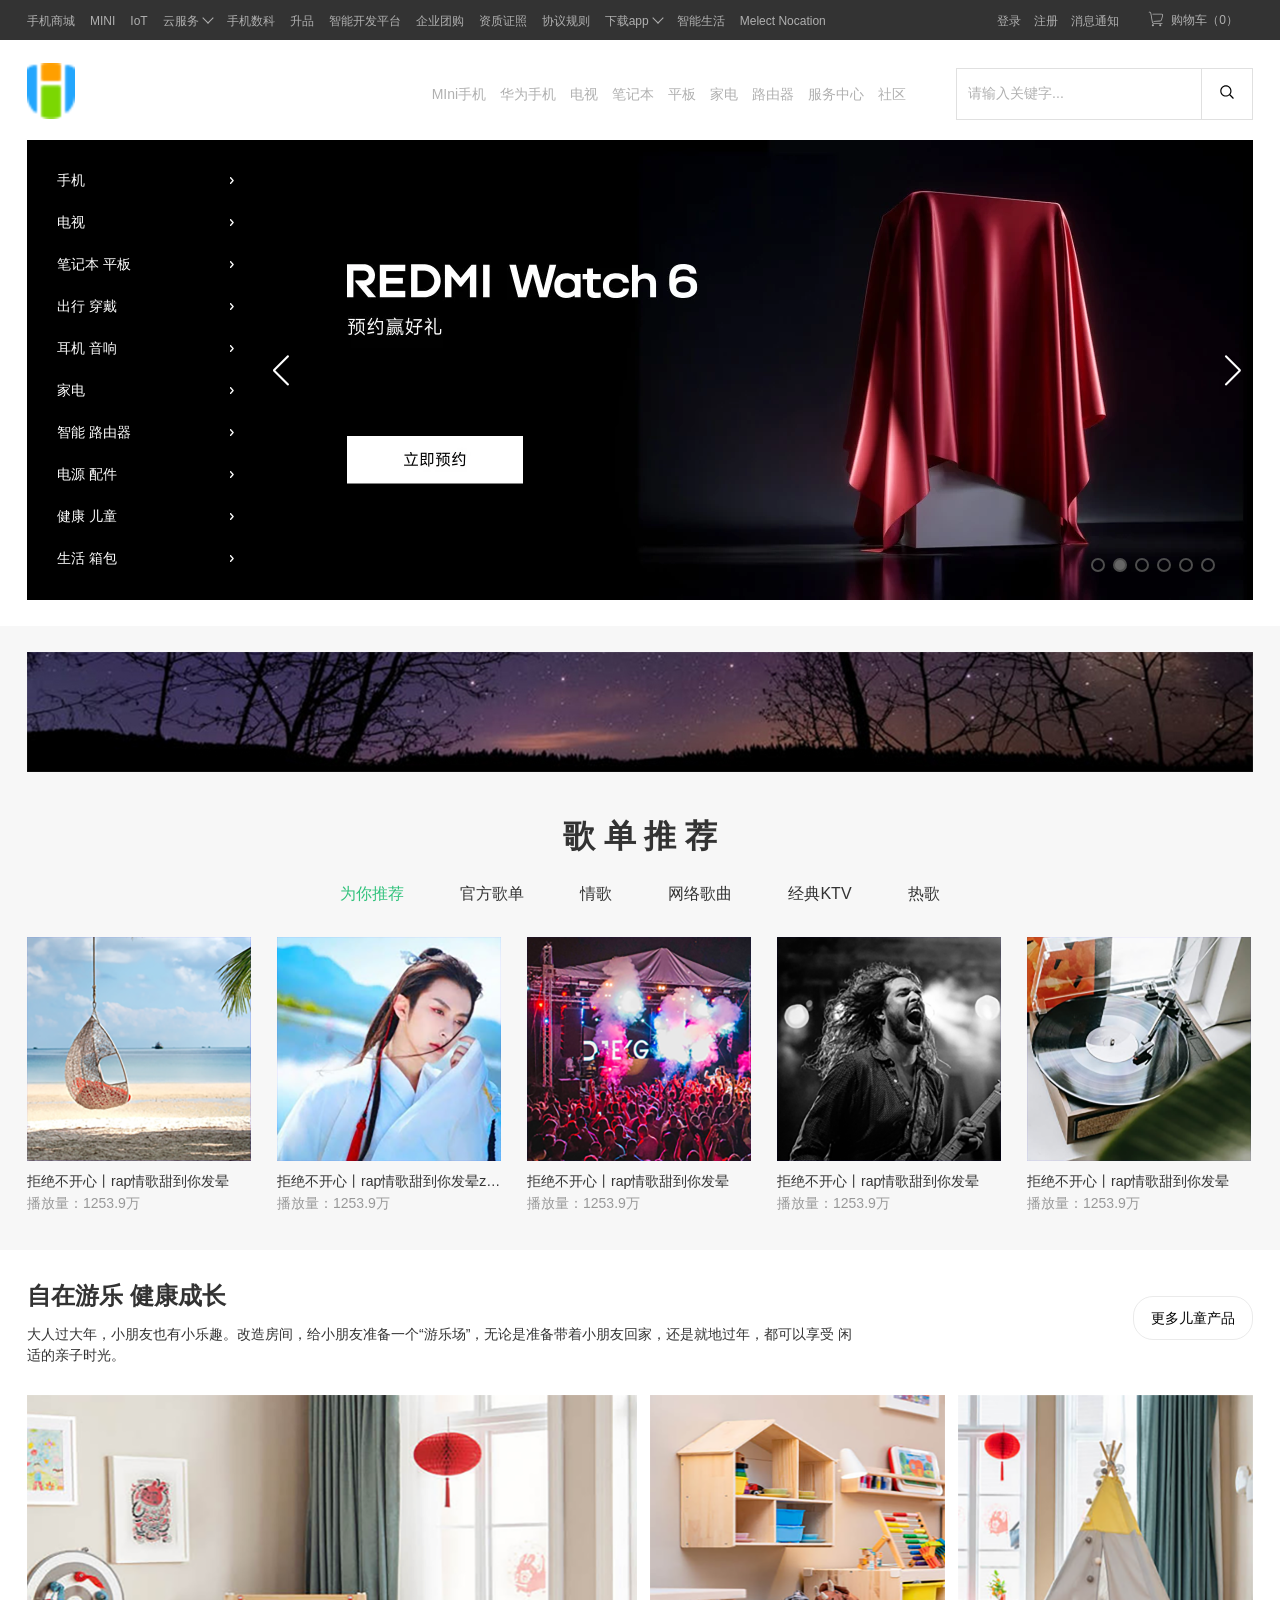
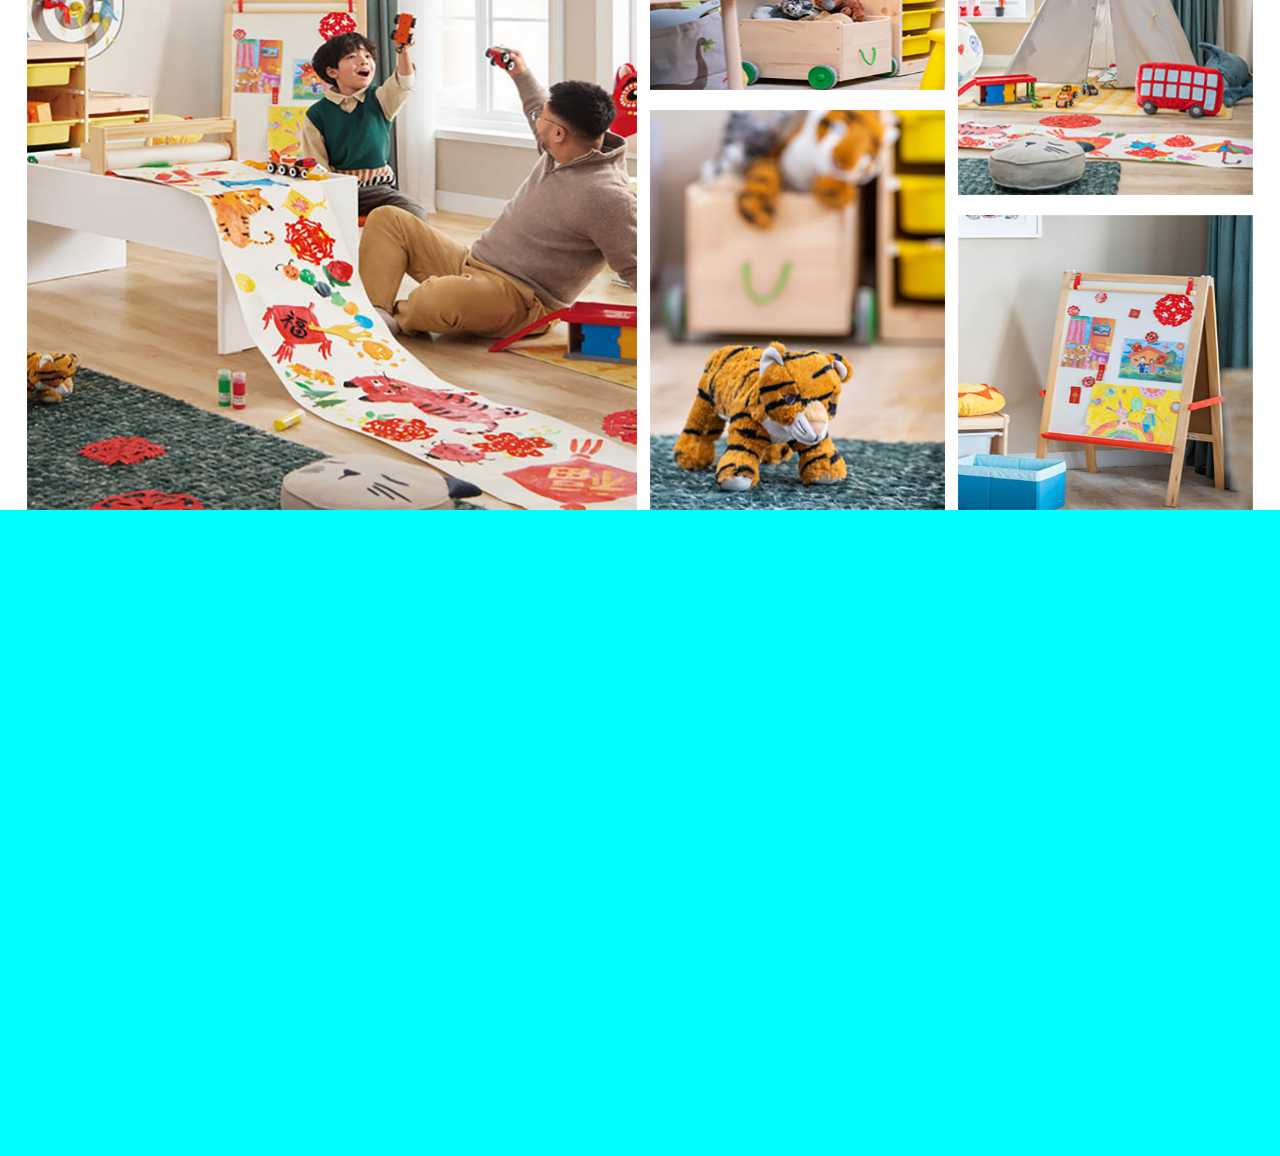
==== commit a3626406: "完成产品部分制作" ====
--- a/src/index.html
+++ b/src/index.html
@@ -11,118 +11,142 @@
     <link rel="stylesheet" href="./css/index.css">
     <title>pc-project</title>
     <style>
-        .music {
-            height: 624px;
-            background-color: #f7f7f7;
-            margin-top: 26px;
-        }
-
-        .music-banner {
-            padding-top: 26px;
-            height: 120px;
-        }
-
-        .music-recommend {
-            margin-top: 40px;
-        }
-
-        .music-recommend h2.music-title {
-            font-size: 32px;
+        .product .product-header {
+            display: flex;
+            justify-content: space-between;
+            padding-top: 28px;
+            margin-bottom: 29px;
+        }
+
+        .product .product-header h3 {
+            font-size: 24px;
+            font-weight: bold;
+            margin-bottom: 10px;
+        }
+
+        .product .product-header p {
+            font-size: 14px;
+            max-width: 826px;
+        }
+
+        .product-header-more {
+            width: 118px;
+            height: 42px;
+            line-height: 42px;
             text-align: center;
-        }
-
-        .music-recommend .recommend-card ul {
-            display: flex;
-            justify-content: center;
-            column-gap: 56px;
-            /* background-color: aqua; */
-            font-size: 16px;
-            margin-top: 22px;
+            border: 1px solid rgba(186, 186, 186, .3);
+            border-radius: 20px;
+            margin-top: 18px;
+        }
+
+        .product-header-more a {
+            color: #000;
+        }
+
+        .product-header-more:hover {
+            border-color: #000;
             cursor: pointer;
         }
 
-        .music-recommend .recommend-card ul li.active {
-            color: #31C27C;
-        }
-
-        .music-recommend .music-content .music-content-item {
-            min-height: 278px;
-            margin-top: 31px;
-        }
-        .music-recommend .music-content .music-content-item{
+        .product .product-content {
+            min-height: 710px;
+            /* background-color: burlywood; */
+            display: grid;
+            grid-template-columns: 610px repeat(2, 295px);
+            grid-template-rows: 295px 85px 295px;
+            gap: 20px 13px;
+            grid-template-areas:
+                "a b c"
+                "a d c"
+                "a d e";
+        }
+
+        .product .product-content .product-content-item:nth-child(1) {
+            grid-area: a;
+        }
+
+        .product .product-content .product-content-item:nth-child(2) {
+            grid-area: b;
+        }
+
+        .product .product-content .product-content-item:nth-child(3) {
+            grid-area: c;
+        }
+
+        .product .product-content .product-content-item:nth-child(4) {
+            grid-area: d;
+        }
+
+        .product .product-content .product-content-item:nth-child(5) {
+            grid-area: e;
+        }
+        .product .product-content .product-content-item{
+            position: relative;
+            cursor: pointer;
+        }
+        .product .product-content .product-content-item .dot{
+            position: absolute;
+            width: 32px;
+            height: 32px;
             display: none;
         }
-        .music-recommend .music-content .music-content-item.active {
+        .product .product-content .product-content-item .dot::before{
+            content: '';
+            width: 14px;
+            height: 14px;
             display: block;
-        }
-
-        .music-recommend .music-content .music-content-item ul.music-list {
-            display: flex;
-            column-gap: 26px;
-        }
-
-        .music-recommend .music-content .music-content-item ul li .img {
-            position: relative;
-            overflow: hidden;
-        }
-
-        .music-recommend .music-content .music-content-item ul li .img img {
+            border:9px solid rgba(0, 0, 0,.3) ;
+            border-radius: 50%;
+            background: #fff;
+            background-clip: content-box;
+            transition: transform ease .5s;
+        }
+        .product .product-content .product-content-item:hover .dot {
             display: block;
-            width: 100%;
-            height: 224px;
-            background-color: rgb(25, 0, 255);
-            transition: transform .5s;
-        }
-
-        .music-recommend .music-content .music-content-item ul li .img:hover img {
-            transform: scale(1.2);
-        }
-
-        .music-recommend .music-content .music-content-item ul li.img::before {
-            content: '';
+            
+        }
+        .product .product-content .product-content-item .dot:hover::before{
+            transform: scale(0.9);
+            box-shadow: 0 0 3px #fff ;
+        }
+        .product .product-content .product-content-item .dot .dot-tipc{
             position: absolute;
-            top: 0;
-            left: 0;
-            width: 100%;
-            height: 100%;
-            background-color: rgba(0, 0, 0, 0);
-            z-index: 1;
-            transition: background-color 0.3s;
-        }
-
-        .music-recommend .music-content .music-content-item ul li .img:hover::before {
-            background-color: rgba(0, 0, 0, .3);
-        }
-
-        .music-recommend .music-content .music-content-item ul li .img .iconfont {
-            font-size: 65px;
-            position: absolute;
+            width: 150px;
+            background-color: #fff;
+            left: 41px;
             top: 50%;
-            left: 50%;
-            color: #fff;
-            transform: translate(-50%, -50%) scale(0);
-            transition: transform 0.3s;
-            z-index: 2;
-        }
-
-        .music-recommend .music-content .music-content-item ul li .img:hover .iconfont {
-            transform: translate(-50%, -50%) scale(1);
-        }
-
-        .music-recommend .music-content .music-content-item ul li p {
-            color: #999;
-        }
-
-        .music-recommend .music-content .music-content-item ul li p.music-desc {
-            margin-top: 10px;
-            margin-bottom: 1px;
-            color: #333;
-        }
-        .music-recommend .music-content .music-content-item ul li p:hover.music-desc{
-            color: #31C27C;
-            cursor: pointer;
-        }
-
+            transform: translate3d(0, -50%, 0);
+            padding: 10px 0 6px 10px;
+            display: none;
+        }
+        .product .product-content .product-content-item .dot:hover .dot-tipc{
+            display: block;
+        }
+        .product .product-content .product-content-item .dot1{
+            left: 248px;
+            top: 249px;
+        }
+        .product .product-content .product-content-item .dot2{
+            left: 128px;
+            top: 359px;
+        }
+        .product .product-content .product-content-item .dot3{
+            left: 71px;
+            top: 460px;
+        }
+        .product .product-content .product-content-item .dot4{
+            left: 53px;
+            top: 153px;
+        }
+        .product .product-content .product-content-item .dot .dot-tipc .title{
+            font-weight: bold;
+        }
+        .product .product-content .product-content-item .dot .dot-tipc .price{
+            font-style: italic;
+        }
+        .product .product-content .product-content-item .dot .dot-tipc span{
+            font-size: 24px;
+        }
         .phone-video {
             height: 646px;
             background-color: aqua;
@@ -270,8 +294,9 @@
     <!-- end header -->
     <!-- main start -->
     <main>
-        <section class="container">
-            <div class="banner">
+        <section>
+            <!-- banner start -->
+            <div class="banner container">
                 <!--swiper start  -->
                 <div class="swiper">
                     <div class="swiper-wrapper">
@@ -764,60 +789,6 @@
                                             <img src="./assets/images/phone.webp" alt="">
                                             <span>Xiaomi 数字旗舰</span>
                                         </a></li>
-                                    <li><a href="#">
-                                            <img src="./assets/images/phone.webp" alt="">
-                                            <span>Xiaomi 数字旗舰</span>
-                                        </a></li>
-                                    <li><a href="#">
-                                            <img src="./assets/images/phone.webp" alt="">
-                                            <span>Xiaomi 数字旗舰</span>
-                                        </a></li>
-                                    <li><a href="#">
-                                            <img src="./assets/images/phone.webp" alt="">
-                                            <span>Xiaomi 数字旗舰</span>
-                                        </a></li>
-                                    <li>
-                                        <a href="#">
-                                            <img src="./assets/images/phone.webp" alt="">
-                                            <span>Xiaomi 数字旗舰</span>
-                                        </a>
-                                    </li>
-                                    <li>
-                                        <a href="#">
-                                            <img src="./assets/images/phone.webp" alt="">
-                                            <span>Xiaomi 数字旗舰</span>
-                                        </a>
-                                    </li>
-                                    <li>
-                                        <a href="#">
-                                            <img src="./assets/images/phone.webp" alt="">
-                                            <span>Xiaomi 数字旗舰</span>
-                                        </a>
-                                    </li>
-                                    <li>
-                                        <a href="#">
-                                            <img src="./assets/images/phone.webp" alt="">
-                                            <span>Xiaomi 数字旗舰</span>
-                                        </a>
-                                    </li>
-                                    <li>
-                                        <a href="#">
-                                            <img src="./assets/images/phone.webp" alt="">
-                                            <span>Xiaomi 数字旗舰</span>
-                                        </a>
-                                    </li>
-                                    <li>
-                                        <a href="#">
-                                            <img src="./assets/images/phone.webp" alt="">
-                                            <span>Xiaomi 数字旗舰</span>
-                                        </a>
-                                    </li>
-                                    <li>
-                                        <a href="#">
-                                            <img src="./assets/images/phone.webp" alt="">
-                                            <span>Xiaomi 数字旗舰</span>
-                                        </a>
-                                    </li>
                                 </ul>
                             </div>
                         </li>
@@ -948,8 +919,8 @@
                     </ul>
                 </nav>
             </div>
-        </section>
-        <section>
+            <!-- end banner -->
+            <!-- recomment start -->
             <div class="music">
                 <div class="container">
                     <div class="music-banner">
@@ -973,351 +944,354 @@
                                     <li>
                                         <a href="#">
                                             <div class="img">
-                                                <img src="./assets/images/music1.png" alt="图片描述" width="224px"
-                                                    height="224px">
-                                                <span class="iconfont icon-play"></span>
-                                            </div>
-                                        </a>
-                                        <p class="music-desc">拒绝不开心丨rap情歌甜到你发晕</p>
-                                        <p>播放量：1253.9万</p>
-                                    </li>
-                                    <li>
-                                        <a href="#">
-                                            <div class="img">
-                                                <img src="./assets/images/music2.png" alt="图片描述" width="224px"
-                                                    height="224px">
-                                                <span class="iconfont icon-play"></span>
-                                            </div>
-                                        </a>
-                                        <p class="music-desc">拒绝不开心丨rap情歌甜到你发晕</p>
-                                        <p>播放量：1253.9万</p>
-                                    </li>
-                                    <li>
-                                        <a href="#">
-                                            <div class="img">
-                                                <img src="./assets/images/music3.png" alt="图片描述" width="224px"
-                                                    height="224px">
-                                                <span class="iconfont icon-play"></span>
-                                            </div>
-                                        </a>
-                                        <p class="music-desc">拒绝不开心丨rap情歌甜到你发晕</p>
-                                        <p>播放量：1253.9万</p>
-                                    </li>
-                                    <li>
-                                        <a href="#">
-                                            <div class="img">
-                                                <img src="./assets/images/music4.png" alt="图片描述" width="224px"
-                                                    height="224px">
-                                                <span class="iconfont icon-play"></span>
-                                            </div>
-                                        </a>
-                                        <p class="music-desc">拒绝不开心丨rap情歌甜到你发晕</p>
-                                        <p>播放量：1253.9万</p>
-                                    </li>
-                                    <li>
-                                        <a href="#">
-                                            <div class="img">
-                                                <img src="./assets/images/music5.png" alt="图片描述" width="224px"
-                                                    height="224px">
-                                                <span class="iconfont icon-play"></span>
-                                            </div>
-                                        </a>
-                                        <p class="music-desc">拒绝不开心丨rap情歌甜到你发晕</p>
+                                                <img src="./assets/images/music-1.png" alt="图片描述" width="224px"
+                                                    height="224px">
+                                                <span class="iconfont icon-play"></span>
+                                            </div>
+                                        </a>
+                                        <p class="music-desc  ellipsis-single-line">拒绝不开心丨rap情歌甜到你发晕</p>
+                                        <p>播放量：1253.9万</p>
+                                    </li>
+                                    <li>
+                                        <a href="#">
+                                            <div class="img">
+                                                <img src="./assets/images/music-2.png" alt="图片描述" width="224px"
+                                                    height="224px">
+                                                <span class="iconfont icon-play"></span>
+                                            </div>
+                                        </a>
+                                        <p class="music-desc  ellipsis-single-line">
+                                            拒绝不开心丨rap情歌甜到你发晕zzzzzzzzzzzzzzzzzzzzzzzzzzzzzzz</p>
+                                        <p>播放量：1253.9万</p>
+                                    </li>
+                                    <li>
+                                        <a href="#">
+                                            <div class="img">
+                                                <img src="./assets/images/music-3.png" alt="图片描述" width="224px"
+                                                    height="224px">
+                                                <span class="iconfont icon-play"></span>
+                                            </div>
+                                        </a>
+                                        <p class="music-desc  ellipsis-single-line">拒绝不开心丨rap情歌甜到你发晕</p>
+                                        <p>播放量：1253.9万</p>
+                                    </li>
+                                    <li>
+                                        <a href="#">
+                                            <div class="img">
+                                                <img src="./assets/images/music-4.png" alt="图片描述" width="224px"
+                                                    height="224px">
+                                                <span class="iconfont icon-play"></span>
+                                            </div>
+                                        </a>
+                                        <p class="music-desc  ellipsis-single-line">拒绝不开心丨rap情歌甜到你发晕</p>
+                                        <p>播放量：1253.9万</p>
+                                    </li>
+                                    <li>
+                                        <a href="#">
+                                            <div class="img">
+                                                <img src="./assets/images/music-5.png" alt="图片描述" width="224px"
+                                                    height="224px">
+                                                <span class="iconfont icon-play"></span>
+                                            </div>
+                                        </a>
+                                        <p class="music-desc  ellipsis-single-line">拒绝不开心丨rap情歌甜到你发晕</p>
                                         <p>播放量：1253.9万</p>
                                     </li>
                                 </ul>
                             </div>
                             <div class="music-content-item">
-                                 <ul class="music-list">
-                                    <li>
-                                        <a href="#">
-                                            <div class="img">
-                                                <img src="./assets/images/music1.png" alt="图片描述" width="224px"
-                                                    height="224px">
-                                                <span class="iconfont icon-play"></span>
-                                            </div>
-                                        </a>
-                                        <p class="music-desc">拒绝不开心丨rap情歌甜到你发晕</p>
-                                        <p>播放量：1253.9万</p>
-                                    </li>
-                                    <li>
-                                        <a href="#">
-                                            <div class="img">
-                                                <img src="./assets/images/music2.png" alt="图片描述" width="224px"
-                                                    height="224px">
-                                                <span class="iconfont icon-play"></span>
-                                            </div>
-                                        </a>
-                                        <p class="music-desc">拒绝不开心丨rap情歌甜到你发晕</p>
-                                        <p>播放量：1253.9万</p>
-                                    </li>
-                                    <li>
-                                        <a href="#">
-                                            <div class="img">
-                                                <img src="./assets/images/music3.png" alt="图片描述" width="224px"
-                                                    height="224px">
-                                                <span class="iconfont icon-play"></span>
-                                            </div>
-                                        </a>
-                                        <p class="music-desc">拒绝不开心丨rap情歌甜到你发晕</p>
-                                        <p>播放量：1253.9万</p>
-                                    </li>
-                                    <li>
-                                        <a href="#">
-                                            <div class="img">
-                                                <img src="./assets/images/music4.png" alt="图片描述" width="224px"
-                                                    height="224px">
-                                                <span class="iconfont icon-play"></span>
-                                            </div>
-                                        </a>
-                                        <p class="music-desc">拒绝不开心丨rap情歌甜到你发晕</p>
-                                        <p>播放量：1253.9万</p>
-                                    </li>
-                                    <li>
-                                        <a href="#">
-                                            <div class="img">
-                                                <img src="./assets/images/music5.png" alt="图片描述" width="224px"
-                                                    height="224px">
-                                                <span class="iconfont icon-play"></span>
-                                            </div>
-                                        </a>
-                                        <p class="music-desc">拒绝不开心丨rap情歌甜到你发晕</p>
+                                <ul class="music-list">
+                                    <li>
+                                        <a href="#">
+                                            <div class="img">
+                                                <img src="./assets/images/music-6.png" alt="图片描述" width="224px"
+                                                    height="224px">
+                                                <span class="iconfont icon-play"></span>
+                                            </div>
+                                        </a>
+                                        <p class="music-desc  ellipsis-single-line">拒绝不开心丨rap情歌甜到你发晕</p>
+                                        <p>播放量：1253.9万</p>
+                                    </li>
+                                    <li>
+                                        <a href="#">
+                                            <div class="img">
+                                                <img src="./assets/images/music-7.png" alt="图片描述" width="224px"
+                                                    height="224px">
+                                                <span class="iconfont icon-play"></span>
+                                            </div>
+                                        </a>
+                                        <p class="music-desc  ellipsis-single-line">拒绝不开心丨rap情歌甜到你发晕</p>
+                                        <p>播放量：1253.9万</p>
+                                    </li>
+                                    <li>
+                                        <a href="#">
+                                            <div class="img">
+                                                <img src="./assets/images/music-8.png" alt="图片描述" width="224px"
+                                                    height="224px">
+                                                <span class="iconfont icon-play"></span>
+                                            </div>
+                                        </a>
+                                        <p class="music-desc  ellipsis-single-line">拒绝不开心丨rap情歌甜到你发晕</p>
+                                        <p>播放量：1253.9万</p>
+                                    </li>
+                                    <li>
+                                        <a href="#">
+                                            <div class="img">
+                                                <img src="./assets/images/music-9.png" alt="图片描述" width="224px"
+                                                    height="224px">
+                                                <span class="iconfont icon-play"></span>
+                                            </div>
+                                        </a>
+                                        <p class="music-desc  ellipsis-single-line">拒绝不开心丨rap情歌甜到你发晕</p>
+                                        <p>播放量：1253.9万</p>
+                                    </li>
+                                    <li>
+                                        <a href="#">
+                                            <div class="img">
+                                                <img src="./assets/images/music-10.png" alt="图片描述" width="224px"
+                                                    height="224px">
+                                                <span class="iconfont icon-play"></span>
+                                            </div>
+                                        </a>
+                                        <p class="music-desc  ellipsis-single-line">拒绝不开心丨rap情歌甜到你发晕</p>
                                         <p>播放量：1253.9万</p>
                                     </li>
                                 </ul>
                             </div>
                             <div class="music-content-item">
-                                 <ul class="music-list">
-                                    <li>
-                                        <a href="#">
-                                            <div class="img">
-                                                <img src="./assets/images/music1.png" alt="图片描述" width="224px"
-                                                    height="224px">
-                                                <span class="iconfont icon-play"></span>
-                                            </div>
-                                        </a>
-                                        <p class="music-desc">拒绝不开心丨rap情歌甜到你发晕</p>
-                                        <p>播放量：1253.9万</p>
-                                    </li>
-                                    <li>
-                                        <a href="#">
-                                            <div class="img">
-                                                <img src="./assets/images/music2.png" alt="图片描述" width="224px"
-                                                    height="224px">
-                                                <span class="iconfont icon-play"></span>
-                                            </div>
-                                        </a>
-                                        <p class="music-desc">拒绝不开心丨rap情歌甜到你发晕</p>
-                                        <p>播放量：1253.9万</p>
-                                    </li>
-                                    <li>
-                                        <a href="#">
-                                            <div class="img">
-                                                <img src="./assets/images/music3.png" alt="图片描述" width="224px"
-                                                    height="224px">
-                                                <span class="iconfont icon-play"></span>
-                                            </div>
-                                        </a>
-                                        <p class="music-desc">拒绝不开心丨rap情歌甜到你发晕</p>
-                                        <p>播放量：1253.9万</p>
-                                    </li>
-                                    <li>
-                                        <a href="#">
-                                            <div class="img">
-                                                <img src="./assets/images/music4.png" alt="图片描述" width="224px"
-                                                    height="224px">
-                                                <span class="iconfont icon-play"></span>
-                                            </div>
-                                        </a>
-                                        <p class="music-desc">拒绝不开心丨rap情歌甜到你发晕</p>
-                                        <p>播放量：1253.9万</p>
-                                    </li>
-                                    <li>
-                                        <a href="#">
-                                            <div class="img">
-                                                <img src="./assets/images/music5.png" alt="图片描述" width="224px"
-                                                    height="224px">
-                                                <span class="iconfont icon-play"></span>
-                                            </div>
-                                        </a>
-                                        <p class="music-desc">拒绝不开心丨rap情歌甜到你发晕</p>
+                                <ul class="music-list">
+                                    <li>
+                                        <a href="#">
+                                            <div class="img">
+                                                <img src="./assets/images/music-1.png" alt="图片描述" width="224px"
+                                                    height="224px">
+                                                <span class="iconfont icon-play"></span>
+                                            </div>
+                                        </a>
+                                        <p class="music-desc  ellipsis-single-line">拒绝不开心丨rap情歌甜到你发晕</p>
+                                        <p>播放量：1253.9万</p>
+                                    </li>
+                                    <li>
+                                        <a href="#">
+                                            <div class="img">
+                                                <img src="./assets/images/music-2.png" alt="图片描述" width="224px"
+                                                    height="224px">
+                                                <span class="iconfont icon-play"></span>
+                                            </div>
+                                        </a>
+                                        <p class="music-desc  ellipsis-single-line">
+                                            拒绝不开心丨rap情歌甜到你发晕zzzzzzzzzzzzzzzzzzzzzzzzzzzzzzz</p>
+                                        <p>播放量：1253.9万</p>
+                                    </li>
+                                    <li>
+                                        <a href="#">
+                                            <div class="img">
+                                                <img src="./assets/images/music-3.png" alt="图片描述" width="224px"
+                                                    height="224px">
+                                                <span class="iconfont icon-play"></span>
+                                            </div>
+                                        </a>
+                                        <p class="music-desc  ellipsis-single-line">拒绝不开心丨rap情歌甜到你发晕</p>
+                                        <p>播放量：1253.9万</p>
+                                    </li>
+                                    <li>
+                                        <a href="#">
+                                            <div class="img">
+                                                <img src="./assets/images/music-4.png" alt="图片描述" width="224px"
+                                                    height="224px">
+                                                <span class="iconfont icon-play"></span>
+                                            </div>
+                                        </a>
+                                        <p class="music-desc  ellipsis-single-line">拒绝不开心丨rap情歌甜到你发晕</p>
+                                        <p>播放量：1253.9万</p>
+                                    </li>
+                                    <li>
+                                        <a href="#">
+                                            <div class="img">
+                                                <img src="./assets/images/music-5.png" alt="图片描述" width="224px"
+                                                    height="224px">
+                                                <span class="iconfont icon-play"></span>
+                                            </div>
+                                        </a>
+                                        <p class="music-desc  ellipsis-single-line">拒绝不开心丨rap情歌甜到你发晕</p>
                                         <p>播放量：1253.9万</p>
                                     </li>
                                 </ul>
                             </div>
                             <div class="music-content-item">
-                                 <ul class="music-list">
-                                    <li>
-                                        <a href="#">
-                                            <div class="img">
-                                                <img src="./assets/images/music1.png" alt="图片描述" width="224px"
-                                                    height="224px">
-                                                <span class="iconfont icon-play"></span>
-                                            </div>
-                                        </a>
-                                        <p class="music-desc">拒绝不开心丨rap情歌甜到你发晕</p>
-                                        <p>播放量：1253.9万</p>
-                                    </li>
-                                    <li>
-                                        <a href="#">
-                                            <div class="img">
-                                                <img src="./assets/images/music2.png" alt="图片描述" width="224px"
-                                                    height="224px">
-                                                <span class="iconfont icon-play"></span>
-                                            </div>
-                                        </a>
-                                        <p class="music-desc">拒绝不开心丨rap情歌甜到你发晕</p>
-                                        <p>播放量：1253.9万</p>
-                                    </li>
-                                    <li>
-                                        <a href="#">
-                                            <div class="img">
-                                                <img src="./assets/images/music3.png" alt="图片描述" width="224px"
-                                                    height="224px">
-                                                <span class="iconfont icon-play"></span>
-                                            </div>
-                                        </a>
-                                        <p class="music-desc">拒绝不开心丨rap情歌甜到你发晕</p>
-                                        <p>播放量：1253.9万</p>
-                                    </li>
-                                    <li>
-                                        <a href="#">
-                                            <div class="img">
-                                                <img src="./assets/images/music4.png" alt="图片描述" width="224px"
-                                                    height="224px">
-                                                <span class="iconfont icon-play"></span>
-                                            </div>
-                                        </a>
-                                        <p class="music-desc">拒绝不开心丨rap情歌甜到你发晕</p>
-                                        <p>播放量：1253.9万</p>
-                                    </li>
-                                    <li>
-                                        <a href="#">
-                                            <div class="img">
-                                                <img src="./assets/images/music5.png" alt="图片描述" width="224px"
-                                                    height="224px">
-                                                <span class="iconfont icon-play"></span>
-                                            </div>
-                                        </a>
-                                        <p class="music-desc">拒绝不开心丨rap情歌甜到你发晕</p>
+                                <ul class="music-list">
+                                    <li>
+                                        <a href="#">
+                                            <div class="img">
+                                                <img src="./assets/images/music-6.png" alt="图片描述" width="224px"
+                                                    height="224px">
+                                                <span class="iconfont icon-play"></span>
+                                            </div>
+                                        </a>
+                                        <p class="music-desc  ellipsis-single-line">拒绝不开心丨rap情歌甜到你发晕</p>
+                                        <p>播放量：1253.9万</p>
+                                    </li>
+                                    <li>
+                                        <a href="#">
+                                            <div class="img">
+                                                <img src="./assets/images/music-7.png" alt="图片描述" width="224px"
+                                                    height="224px">
+                                                <span class="iconfont icon-play"></span>
+                                            </div>
+                                        </a>
+                                        <p class="music-desc  ellipsis-single-line">拒绝不开心丨rap情歌甜到你发晕</p>
+                                        <p>播放量：1253.9万</p>
+                                    </li>
+                                    <li>
+                                        <a href="#">
+                                            <div class="img">
+                                                <img src="./assets/images/music-8.png" alt="图片描述" width="224px"
+                                                    height="224px">
+                                                <span class="iconfont icon-play"></span>
+                                            </div>
+                                        </a>
+                                        <p class="music-desc  ellipsis-single-line">拒绝不开心丨rap情歌甜到你发晕</p>
+                                        <p>播放量：1253.9万</p>
+                                    </li>
+                                    <li>
+                                        <a href="#">
+                                            <div class="img">
+                                                <img src="./assets/images/music-9.png" alt="图片描述" width="224px"
+                                                    height="224px">
+                                                <span class="iconfont icon-play"></span>
+                                            </div>
+                                        </a>
+                                        <p class="music-desc  ellipsis-single-line">拒绝不开心丨rap情歌甜到你发晕</p>
+                                        <p>播放量：1253.9万</p>
+                                    </li>
+                                    <li>
+                                        <a href="#">
+                                            <div class="img">
+                                                <img src="./assets/images/music-10.png" alt="图片描述" width="224px"
+                                                    height="224px">
+                                                <span class="iconfont icon-play"></span>
+                                            </div>
+                                        </a>
+                                        <p class="music-desc  ellipsis-single-line">拒绝不开心丨rap情歌甜到你发晕</p>
                                         <p>播放量：1253.9万</p>
                                     </li>
                                 </ul>
                             </div>
                             <div class="music-content-item">
-                                 <ul class="music-list">
-                                    <li>
-                                        <a href="#">
-                                            <div class="img">
-                                                <img src="./assets/images/music1.png" alt="图片描述" width="224px"
-                                                    height="224px">
-                                                <span class="iconfont icon-play"></span>
-                                            </div>
-                                        </a>
-                                        <p class="music-desc">拒绝不开心丨rap情歌甜到你发晕</p>
-                                        <p>播放量：1253.9万</p>
-                                    </li>
-                                    <li>
-                                        <a href="#">
-                                            <div class="img">
-                                                <img src="./assets/images/music2.png" alt="图片描述" width="224px"
-                                                    height="224px">
-                                                <span class="iconfont icon-play"></span>
-                                            </div>
-                                        </a>
-                                        <p class="music-desc">拒绝不开心丨rap情歌甜到你发晕</p>
-                                        <p>播放量：1253.9万</p>
-                                    </li>
-                                    <li>
-                                        <a href="#">
-                                            <div class="img">
-                                                <img src="./assets/images/music3.png" alt="图片描述" width="224px"
-                                                    height="224px">
-                                                <span class="iconfont icon-play"></span>
-                                            </div>
-                                        </a>
-                                        <p class="music-desc">拒绝不开心丨rap情歌甜到你发晕</p>
-                                        <p>播放量：1253.9万</p>
-                                    </li>
-                                    <li>
-                                        <a href="#">
-                                            <div class="img">
-                                                <img src="./assets/images/music4.png" alt="图片描述" width="224px"
-                                                    height="224px">
-                                                <span class="iconfont icon-play"></span>
-                                            </div>
-                                        </a>
-                                        <p class="music-desc">拒绝不开心丨rap情歌甜到你发晕</p>
-                                        <p>播放量：1253.9万</p>
-                                    </li>
-                                    <li>
-                                        <a href="#">
-                                            <div class="img">
-                                                <img src="./assets/images/music5.png" alt="图片描述" width="224px"
-                                                    height="224px">
-                                                <span class="iconfont icon-play"></span>
-                                            </div>
-                                        </a>
-                                        <p class="music-desc">拒绝不开心丨rap情歌甜到你发晕</p>
+                                <ul class="music-list">
+                                    <li>
+                                        <a href="#">
+                                            <div class="img">
+                                                <img src="./assets/images/music-1.png" alt="图片描述" width="224px"
+                                                    height="224px">
+                                                <span class="iconfont icon-play"></span>
+                                            </div>
+                                        </a>
+                                        <p class="music-desc  ellipsis-single-line">拒绝不开心丨rap情歌甜到你发晕</p>
+                                        <p>播放量：1253.9万</p>
+                                    </li>
+                                    <li>
+                                        <a href="#">
+                                            <div class="img">
+                                                <img src="./assets/images/music-2.png" alt="图片描述" width="224px"
+                                                    height="224px">
+                                                <span class="iconfont icon-play"></span>
+                                            </div>
+                                        </a>
+                                        <p class="music-desc  ellipsis-single-line">
+                                            拒绝不开心丨rap情歌甜到你发晕zzzzzzzzzzzzzzzzzzzzzzzzzzzzzzz</p>
+                                        <p>播放量：1253.9万</p>
+                                    </li>
+                                    <li>
+                                        <a href="#">
+                                            <div class="img">
+                                                <img src="./assets/images/music-3.png" alt="图片描述" width="224px"
+                                                    height="224px">
+                                                <span class="iconfont icon-play"></span>
+                                            </div>
+                                        </a>
+                                        <p class="music-desc  ellipsis-single-line">拒绝不开心丨rap情歌甜到你发晕</p>
+                                        <p>播放量：1253.9万</p>
+                                    </li>
+                                    <li>
+                                        <a href="#">
+                                            <div class="img">
+                                                <img src="./assets/images/music-4.png" alt="图片描述" width="224px"
+                                                    height="224px">
+                                                <span class="iconfont icon-play"></span>
+                                            </div>
+                                        </a>
+                                        <p class="music-desc  ellipsis-single-line">拒绝不开心丨rap情歌甜到你发晕</p>
+                                        <p>播放量：1253.9万</p>
+                                    </li>
+                                    <li>
+                                        <a href="#">
+                                            <div class="img">
+                                                <img src="./assets/images/music-5.png" alt="图片描述" width="224px"
+                                                    height="224px">
+                                                <span class="iconfont icon-play"></span>
+                                            </div>
+                                        </a>
+                                        <p class="music-desc  ellipsis-single-line">拒绝不开心丨rap情歌甜到你发晕</p>
                                         <p>播放量：1253.9万</p>
                                     </li>
                                 </ul>
                             </div>
                             <div class="music-content-item">
-                                 <ul class="music-list">
-                                    <li>
-                                        <a href="#">
-                                            <div class="img">
-                                                <img src="./assets/images/music1.png" alt="图片描述" width="224px"
-                                                    height="224px">
-                                                <span class="iconfont icon-play"></span>
-                                            </div>
-                                        </a>
-                                        <p class="music-desc">拒绝不开心丨rap情歌甜到你发晕</p>
-                                        <p>播放量：1253.9万</p>
-                                    </li>
-                                    <li>
-                                        <a href="#">
-                                            <div class="img">
-                                                <img src="./assets/images/music2.png" alt="图片描述" width="224px"
-                                                    height="224px">
-                                                <span class="iconfont icon-play"></span>
-                                            </div>
-                                        </a>
-                                        <p class="music-desc">拒绝不开心丨rap情歌甜到你发晕</p>
-                                        <p>播放量：1253.9万</p>
-                                    </li>
-                                    <li>
-                                        <a href="#">
-                                            <div class="img">
-                                                <img src="./assets/images/music3.png" alt="图片描述" width="224px"
-                                                    height="224px">
-                                                <span class="iconfont icon-play"></span>
-                                            </div>
-                                        </a>
-                                        <p class="music-desc">拒绝不开心丨rap情歌甜到你发晕</p>
-                                        <p>播放量：1253.9万</p>
-                                    </li>
-                                    <li>
-                                        <a href="#">
-                                            <div class="img">
-                                                <img src="./assets/images/music4.png" alt="图片描述" width="224px"
-                                                    height="224px">
-                                                <span class="iconfont icon-play"></span>
-                                            </div>
-                                        </a>
-                                        <p class="music-desc">拒绝不开心丨rap情歌甜到你发晕</p>
-                                        <p>播放量：1253.9万</p>
-                                    </li>
-                                    <li>
-                                        <a href="#">
-                                            <div class="img">
-                                                <img src="./assets/images/music5.png" alt="图片描述" width="224px"
-                                                    height="224px">
-                                                <span class="iconfont icon-play"></span>
-                                            </div>
-                                        </a>
-                                        <p class="music-desc">拒绝不开心丨rap情歌甜到你发晕</p>
+                                <ul class="music-list">
+                                    <li>
+                                        <a href="#">
+                                            <div class="img">
+                                                <img src="./assets/images/music-6.png" alt="图片描述" width="224px"
+                                                    height="224px">
+                                                <span class="iconfont icon-play"></span>
+                                            </div>
+                                        </a>
+                                        <p class="music-desc  ellipsis-single-line">拒绝不开心丨rap情歌甜到你发晕</p>
+                                        <p>播放量：1253.9万</p>
+                                    </li>
+                                    <li>
+                                        <a href="#">
+                                            <div class="img">
+                                                <img src="./assets/images/music-7.png" alt="图片描述" width="224px"
+                                                    height="224px">
+                                                <span class="iconfont icon-play"></span>
+                                            </div>
+                                        </a>
+                                        <p class="music-desc  ellipsis-single-line">拒绝不开心丨rap情歌甜到你发晕</p>
+                                        <p>播放量：1253.9万</p>
+                                    </li>
+                                    <li>
+                                        <a href="#">
+                                            <div class="img">
+                                                <img src="./assets/images/music-8.png" alt="图片描述" width="224px"
+                                                    height="224px">
+                                                <span class="iconfont icon-play"></span>
+                                            </div>
+                                        </a>
+                                        <p class="music-desc  ellipsis-single-line">拒绝不开心丨rap情歌甜到你发晕</p>
+                                        <p>播放量：1253.9万</p>
+                                    </li>
+                                    <li>
+                                        <a href="#">
+                                            <div class="img">
+                                                <img src="./assets/images/music-9.png" alt="图片描述" width="224px"
+                                                    height="224px">
+                                                <span class="iconfont icon-play"></span>
+                                            </div>
+                                        </a>
+                                        <p class="music-desc  ellipsis-single-line">拒绝不开心丨rap情歌甜到你发晕</p>
+                                        <p>播放量：1253.9万</p>
+                                    </li>
+                                    <li>
+                                        <a href="#">
+                                            <div class="img">
+                                                <img src="./assets/images/music-10.png" alt="图片描述" width="224px"
+                                                    height="224px">
+                                                <span class="iconfont icon-play"></span>
+                                            </div>
+                                        </a>
+                                        <p class="music-desc  ellipsis-single-line">拒绝不开心丨rap情歌甜到你发晕</p>
                                         <p>播放量：1253.9万</p>
                                     </li>
                                 </ul>
@@ -1326,11 +1300,79 @@
                     </div>
                 </div>
             </div>
+            <!-- end recomment -->
+        </section>
+        <!-- end banner -->
+        <!-- recommend  start-->
+        <section>
+            <!-- product start -->
+            <div class="product container">
+                <div class="product-header">
+                    <div class="product-header-left">
+                        <h3>自在游乐 健康成长</h3>
+                        <p>大人过大年，小朋友也有小乐趣。改造房间，给小朋友准备一个“游乐场”，无论是准备带着小朋友回家，还是就地过年，都可以享受 闲适的亲子时光。</p>
+                    </div>
+                    <div class="product-header-more">
+                        <a href="#">更多儿童产品</a>
+                    </div>
+                </div>
+                <div class="product-content">
+
+                    <div class="product-content-item">
+                        <img src="./assets/images/child-1.png" alt="" width="610px" height="715px">
+                        <div class="dot dot1">
+                            <div class="dot-tipc">
+                                <p class="title .ellipsis-single-line">DUNDRA 敦德拉</p>
+                                <p class="desc .ellipsis-mulit-line">带储物空间的活动桌</p>
+                                <p class="price">￥<span>999</span>.00</p>
+                            </div>
+                        </div>
+                        <div class="dot dot2">
+                            <div class="dot-tipc">
+                                <p class="title .ellipsis-single-line">DUNDRA 敦德拉</p>
+                                <p class="desc .ellipsis-mulit-line">带储物空间的活动桌</p>
+                                <p class="price">￥<span>999</span>.00</p>
+                            </div>
+                        </div>
+                        <div class="dot dot3">
+                            <div class="dot-tipc">
+                                <p class="title .ellipsis-single-line">DUNDRA 敦德拉</p>
+                                <p class="desc .ellipsis-mulit-line">带储物空间的活动桌</p>
+                                <p class="price">￥<span>999</span>.00</p>
+                            </div>
+                        </div>
+                    </div>
+                    <div class="product-content-item">
+                        <img src="./assets/images/child-2.png" alt="" width="295px" height="295px">
+                        <div class="dot dot4">
+                            <div class="dot-tipc">
+                                <p class="title .ellipsis-single-line">DUNDRA 敦德拉</p>
+                                <p class="desc .ellipsis-mulit-line">带储物空间的活动桌</p>
+                                <p class="price">￥<span>999</span>.00</p>
+                            </div>
+                        </div>
+                    </div>
+                    <div class="product-content-item">
+                        <img src="./assets/images/child-3.png" alt="" width="295px" height="400px">
+                    </div>
+                    <div class="product-content-item">
+                        <img src="./assets/images/child-4.png" alt="" width="295px" height="400px">
+                    </div>
+                    <div class="product-content-item">
+                        <img src="./assets/images/child-5.png" alt="" width="295px" height="295px">
+                    </div>
+                </div>
+            </div>
+            <!-- end product -->
             <div class="phone">
                 <div class="phone-video"></div>
                 <div class="phone-info"></div>
             </div>
         </section>
+
+
+
+
     </main>
     <!-- end header -->
     <script src="./fonts/iconfont.js"></script>
--- a/src/css/index.css
+++ b/src/css/index.css
@@ -1,469 +1,603 @@
 /* 顶部导航栏容器，设置高度和弹性布局 */
 .tapbar-flex {
-    height: 40px;
-    display: flex;
-    justify-content: space-between;
+  height: 40px;
+  display: flex;
+  justify-content: space-between;
 }
 
 /* 顶部导航栏背景色 */
 .site-tapbar {
-    background-color: #333;
+  background-color: #333;
 }
 
 /* 导航栏链接样式 */
 .site-tapbar a {
-    color: #B0B0B0;
-    font-size: 12px;
+  color: #b0b0b0;
+  font-size: 12px;
 }
 
 /* 鼠标悬停时链接颜色变白 */
 .site-tapbar a:hover {
-    color: #fff
+  color: #fff;
 }
 
 /* 导航菜单容器 */
-.tapbar-nav>ul {
-    display: flex;
-    justify-content: space-between;
-    column-gap: 15px;
-    line-height: 40px;
+.tapbar-nav > ul {
+  display: flex;
+  justify-content: space-between;
+  column-gap: 15px;
+  line-height: 40px;
 }
 
 /* 导航菜单项 */
-.tapbar-nav>ul>li {
-    height: 40px;
+.tapbar-nav > ul > li {
+  height: 40px;
 }
 
 /* 带子菜单的导航项 */
 .tapbar-nav ul li.submenu {
-    padding-right: 13px;
-    position: relative;
+  padding-right: 13px;
+  position: relative;
 }
 
 /* 子菜单箭头图标 */
 .tapbar-nav ul li.submenu::before {
-    content: '';
-    width: 7px;
-    height: 7px;
-    position: absolute;
-    top: 50%;
-    right: 0;
-    border-top: 1px solid #B0B0B0;
-    border-left: 1px solid #B0B0B0;
-    transform: translateY(-75%) rotate(225deg);
-    transition: transform .3s ease-in-out;
-}
-
+  content: "";
+  width: 7px;
+  height: 7px;
+  position: absolute;
+  top: 50%;
+  right: 0;
+  border-top: 1px solid #b0b0b0;
+  border-left: 1px solid #b0b0b0;
+  transform: translateY(-75%) rotate(225deg);
+  transition: transform 0.3s ease-in-out;
+}
 
 /* 鼠标悬停时箭头旋转并改变颜色 */
 .tapbar-nav ul li.submenu:hover::before {
-    transform: translateY(-25%) rotate(45deg);
-    cursor: pointer;
-    border-color: #fff;
+  transform: translateY(-25%) rotate(45deg);
+  cursor: pointer;
+  border-color: #fff;
 }
 
 /* 子菜单上方的小三角 */
 .submenu::after {
-    content: '';
-    position: absolute;
-    bottom: 0;
-    left: 50%;
-    border: 6px solid transparent;
-    border-bottom: 6px solid #fff;
-    transform: translateX(-50%);
-    display: none;
+  content: "";
+  position: absolute;
+  bottom: 0;
+  left: 50%;
+  border: 6px solid transparent;
+  border-bottom: 6px solid #fff;
+  transform: translateX(-50%);
+  display: none;
 }
 
 /* 子菜单列表样式 */
 .submenu .submenu-list {
-    position: absolute;
-    top: 40px;
-    left: 50%;
-    transform: translateX(-50%);
-    width: 105px;
-    height: 0;
-    box-shadow: 0 2px 5px rgba(0, 0, 0, .2);
-    font-size: 12px;
-    overflow: hidden;
-    transition: height .7s;
+  position: absolute;
+  top: 40px;
+  left: 50%;
+  transform: translateX(-50%);
+  width: 105px;
+  height: 0;
+  box-shadow: 0 2px 5px rgba(0, 0, 0, 0.2);
+  font-size: 12px;
+  overflow: hidden;
+  transition: height 0.7s;
 }
 
 /* 子菜单列表内边距 */
 .submenu .submenu-list ul {
-    padding: 6px 0 8px 6px;
+  padding: 6px 0 8px 6px;
 }
 
 /* 子菜单项样式 */
 .submenu .submenu-list li {
-    height: 16px;
-    line-height: 16px;
-    margin-bottom: 14px;
+  height: 16px;
+  line-height: 16px;
+  margin-bottom: 14px;
 }
 
 /* 最后一个子菜单项取消下边距 */
 .submenu .submenu-list li:last-child {
-    margin-bottom: 0;
+  margin-bottom: 0;
 }
 
 /* 子菜单图标样式 */
 .submenu .submenu-list li .icon {
-    font-size: 16px;
-    margin-right: 4px;
+  font-size: 16px;
+  margin-right: 4px;
 }
 
 /* 子菜单链接悬停时的颜色 */
 .submenu .submenu-list a:hover {
-    color: #ff6a00
+  color: #ff6a00;
 }
 
 /* 鼠标悬停时显示子菜单 */
 .submenu:hover .submenu-list {
-    display: block;
-    height: 150px;
+  display: block;
+  height: 150px;
+  z-index: 3;
+  background-color: #fff;
 }
 
 /* 鼠标悬停时显示小三角 */
 .submenu:hover::after {
-    display: block;
+  display: block;
 }
 
 /* 下载菜单样式 */
 .submenu .download {
-    width: 124px;
-    height: 0px;
-    position: absolute;
-    top: 40px;
-    left: 50%;
-    transform: translate(-50%);
-    overflow: hidden;
-    box-shadow: 0 1px 7px 0 rgba(0, 0, 0, .3);
-    transition: height 0.5s ease-in-out;
+  width: 124px;
+  height: 0px;
+  position: absolute;
+  top: 40px;
+  left: 50%;
+  transform: translate(-50%);
+  overflow: hidden;
+  box-shadow: 0 1px 7px 0 rgba(0, 0, 0, 0.3);
+  transition: height 0.5s ease-in-out;
+  z-index: 3;
+  background-color: #fff;
 }
 
 /* 下载菜单中的SVG图标 */
 .submenu .download svg {
-    display: block;
-    margin: 17px auto 0px;
+  display: block;
+  margin: 17px auto 0px;
 }
 
 /* 下载菜单中的文字 */
 .submenu .download p {
-    margin-top: 16px;
-    line-height: 0;
-    text-align: center;
+  margin-top: 16px;
+  line-height: 0;
+  text-align: center;
 }
 
 /* 下载菜单中的图标 */
 .submenu .download .icon {
-    font-size: 87px;
+  font-size: 87px;
 }
 
 /* 鼠标悬停时显示下载菜单 */
 .submenu:hover .download {
-    display: block;
-    height: 148px;
+  display: block;
+  height: 148px;
 }
 
 /* 顶部导航右侧内容容器 */
 .tapbar-warp {
-    display: flex;
-    justify-content: space-around;
+  display: flex;
+  justify-content: space-around;
 }
 
 /* 信息区域样式 */
 .tapbar-warp .tapbar-info {
-    margin-right: 14px;
+  margin-right: 14px;
 }
 
 /* 信息区域列表样式 */
 .tapbar-warp .tapbar-info ul {
-    display: flex;
-    justify-content: space-between;
-    column-gap: 13px;
+  display: flex;
+  justify-content: space-between;
+  column-gap: 13px;
 }
 
 /* 导航项样式 */
 .tapbar-warp ul li {
-    height: 40px;
-    line-height: 40px;
+  height: 40px;
+  line-height: 40px;
 }
 
 /* 购物车区域样式 */
 .tapbar-warp .tapbar-car {
-    width: 120px;
-    line-height: 40px;
-    position: relative;
+  width: 120px;
+  line-height: 40px;
+  position: relative;
 }
 
 /* 购物车链接样式 */
 .tapbar-warp .tapbar-car a {
-    display: flex;
-    justify-content: center;
-    align-items: center;
-    transition: all 0s .5s;
+  display: flex;
+  justify-content: center;
+  align-items: center;
+  transition: all 0s 0.5s;
 }
 
 /* 购物车图标样式 */
 .tapbar-warp .tapbar-car .icon {
-    font-size: 16px;
-    margin-right: 7px;
-    margin-top: -2px;
+  font-size: 16px;
+  margin-right: 7px;
+  margin-top: -2px;
 }
 
 /* 鼠标悬停时购物车链接样式 */
 .tapbar-warp .tapbar-car:hover a {
-    background-color: #fff;
-    color: #ff6a00;
-    transition-delay: 0s;
+  background-color: #fff;
+  color: #ff6a00;
+  transition-delay: 0s;
 }
 
 /* 购物车下拉菜单样式 */
 .tapbar-warp .tapbar-car .car-menu {
-    position: absolute;
-    right: 0;
-    top: 40px;
-    width: 316px;
-    height: 0;
-    line-height: 100px;
-    background-color: #fff;
-    text-align: center;
-    box-shadow: 0 1px 7px 0 rgba(0, 0, 0, .3);
-    font-size: 12px;
-    overflow: hidden;
-    transition: height .5s;
+  position: absolute;
+  right: 0;
+  top: 40px;
+  width: 316px;
+  height: 0;
+  line-height: 100px;
+  background-color: #fff;
+  text-align: center;
+  box-shadow: 0 1px 7px 0 rgba(0, 0, 0, 0.3);
+  font-size: 12px;
+  overflow: hidden;
+  transition: height 0.5s;
 }
 
 /* 鼠标悬停时显示购物车菜单 */
 .tapbar-warp .tapbar-car:hover .car-menu {
-    display: block;
-    height: 100px;
-    z-index: 1;
-}
-
+  display: block;
+  height: 100px;
+  z-index: 1;
+}
 
 /* 网站头部区域样式 */
 .site-header {
-    /* background-color: #f5f5f5; */ /* 调试用背景色 */
-    height: 56px; /* 头部高度 */
-    padding: 23px 0 21px 0; /* 上右下左内边距 */
+  /* background-color: #f5f5f5; */ /* 调试用背景色 */
+  height: 56px; /* 头部高度 */
+  padding: 23px 0 21px 0; /* 上右下左内边距 */
 }
 
 /* 头部弹性布局容器 */
 .site-header .header-flex {
-    display: flex;
-    justify-content: space-between; /* 子元素两端对齐 */
-    align-items: center; /* 垂直居中 */
+  display: flex;
+  justify-content: space-between; /* 子元素两端对齐 */
+  align-items: center; /* 垂直居中 */
 }
 
 /* 头部logo区域 */
 .site-header .header-logo {
-    /* background-color: cadetblue; */ /* 调试用背景色 */
-    flex: 1; /* 弹性占比1 */
+  /* background-color: cadetblue; */ /* 调试用背景色 */
+  flex: 1; /* 弹性占比1 */
 }
 
 /* 导航菜单容器 */
 .header-nav .nav-menu ul {
-    display: flex;
-    justify-content: space-between;
-    align-items: center;
-    column-gap: 14px; /* 列间距 */
-    margin-right: 50px; /* 右侧外边距 */
-    color: #B0B0B0 /* 文字颜色 */
+  display: flex;
+  justify-content: space-between;
+  align-items: center;
+  column-gap: 14px; /* 列间距 */
+  margin-right: 50px; /* 右侧外边距 */
+  color: #b0b0b0; /* 文字颜色 */
 }
 
 /* 导航菜单项悬停效果 */
 .header-nav .nav-menu li:hover {
-    color: #ffa400; /* 悬停时文字颜色 */
-    cursor: pointer; /* 鼠标手型 */
+  color: #ffa400; /* 悬停时文字颜色 */
+  cursor: pointer; /* 鼠标手型 */
 }
 
 /* logo标题（默认隐藏） */
 .header-logo h1 {
-    display: none;
+  display: none;
 }
 
 /* 搜索区域样式 */
 .header-search {
-    position: relative; /* 相对定位 */
+  position: relative; /* 相对定位 */
 }
 
 /* 搜索输入框 */
 .header-search input.search-input {
-    width: 233px; /* 宽度 */
-    line-height: 50px; /* 行高 */
-    border: 1px solid #e0e0e0; /* 边框 */
-    padding-left: 11px; /* 左内边距 */
+  width: 233px; /* 宽度 */
+  line-height: 50px; /* 行高 */
+  border: 1px solid #e0e0e0; /* 边框 */
+  padding-left: 11px; /* 左内边距 */
 }
 
 /* 输入框占位符样式 */
 .header-search input.search-input::placeholder {
-    font-size: 14px; /* 字体大小 */
-    color: #B0B0B0 /* 占位符颜色 */
+  font-size: 14px; /* 字体大小 */
+  color: #b0b0b0; /* 占位符颜色 */
 }
 
 /* 搜索按钮 */
 .header-search .search-btn {
-    width: 52px; /* 宽度 */
-    line-height: 50px; /* 行高 */
-    border: 1px solid #e0e0e0; /* 边框 */
-    margin-left: -5px; /* 左外边距，与输入框重叠 */
-    background: #fff; /* 背景色 */
+  width: 52px; /* 宽度 */
+  line-height: 50px; /* 行高 */
+  border: 1px solid #e0e0e0; /* 边框 */
+  margin-left: -5px; /* 左外边距，与输入框重叠 */
+  background: #fff; /* 背景色 */
 }
 
 /* 搜索按钮图标 */
 .header-search .search-btn .icon {
-    font-size: 18px; /* 图标大小 */
+  font-size: 18px; /* 图标大小 */
 }
 
 /* 输入框和按钮悬停效果 */
 .header-search input.search-input:hover,
 .header-search .search-btn:hover {
-    border-color: #b6b5b5; /* 边框颜色变化 */
+  border-color: #b6b5b5; /* 边框颜色变化 */
 }
 
 /* 搜索按钮悬停效果 */
 .header-search .search-btn:hover {
-    background-color: #ffa600; /* 背景色 */
-    color: #fff; /* 文字颜色 */
-    cursor: pointer; /* 鼠标手型 */
+  background-color: #ffa600; /* 背景色 */
+  color: #fff; /* 文字颜色 */
+  cursor: pointer; /* 鼠标手型 */
 }
 
 /* 关键词列表 */
 .header-search .keyword-list {
-    width: 244px; /* 宽度 */
-    /* min-height: 300px; */ /* 最小高度（调试用） */
-    border: 1px solid #e5e5e5; /* 边框 */
-    position: absolute; /* 绝对定位 */
-    top: 51px; /* 距离顶部位置 */
-    left: 0; /* 左对齐 */
-    display: none; /* 默认隐藏 */
+  width: 244px; /* 宽度 */
+  /* min-height: 300px; */ /* 最小高度（调试用） */
+  border: 1px solid #e5e5e5; /* 边框 */
+  position: absolute; /* 绝对定位 */
+  top: 51px; /* 距离顶部位置 */
+  left: 0; /* 左对齐 */
+  display: none; /* 默认隐藏 */
+  z-index: 3;
+  background: #fff;
 }
 
 /* 关键词列表项 */
 .header-search .keyword-list ul li {
-    line-height: 30px; /* 行高 */
-    padding-left: 10px; /* 左内边距 */
-    font-size: 12px; /* 字体大小 */
+  line-height: 30px; /* 行高 */
+  padding-left: 10px; /* 左内边距 */
+  font-size: 12px; /* 字体大小 */
 }
 
 /* 关键词列表项悬停效果 */
 .header-search .keyword-list ul li:hover {
-    background-color: #f5f5f5; /* 背景色 */
-    cursor: pointer; /* 鼠标手型 */
+  background-color: #f5f5f5; /* 背景色 */
+  cursor: pointer; /* 鼠标手型 */
 }
 
 /* 输入框聚焦时的样式 */
 .header-search input.search-input:focus,
-.header-search input.search-input:focus~.keyword-list,
-.header-search input.search-input:focus~.search-btn {
-    border-color: #ffa600; /* 聚焦时边框颜色 */
+.header-search input.search-input:focus ~ .keyword-list,
+.header-search input.search-input:focus ~ .search-btn {
+  border-color: #ffa600; /* 聚焦时边框颜色 */
 }
 
 /* 显示关键词列表的类 */
 .header-search .show {
-    display: block; /* 显示 */
-}
-
+  display: block; /* 显示 */
+}
+/* swiper start */
+/* 轮播图容器 */
 .banner {
-    height: 460px;
-    background-color: bisque;
-    position: relative;
-}
-
+  height: 460px; /* 固定高度 */
+  background-color: bisque; /* 背景色 */
+  position: relative; /* 相对定位 */
+}
+
+/* Swiper容器 */
 .swiper {
-    height: 460px;
-    /*--swiper-theme-color: #ff6600; !* 设置Swiper风格 *!*/
-    --swiper-navigation-color: #fff;
-    /* 单独设置按钮颜色 */
-    --swiper-navigation-size: 31px;
-    /* 设置按钮大小 */
-}
-
+  height: 460px; /* 与banner同高 */
+  /*--swiper-theme-color: #ff6600; !* 设置Swiper风格 *!*/
+  --swiper-navigation-color: #fff; /* 单独设置按钮颜色 */
+  /* 设置按钮大小 */
+  --swiper-navigation-size: 31px;
+}
+
+/* Swiper左导航按钮 */
 .swiper .swiper-button-prev {
-    left: 244px
-}
-
+  left: 244px; /* 距离左侧位置 */
+}
+
+/* Swiper分页器 */
 .swiper .swiper-pagination {
-    text-align: right;
-    padding-right: 34px;
-    box-sizing: border-box;
-    bottom: 26px;
-    line-height: 14px;
-}
-
+  text-align: right; /* 文字右对齐 */
+  padding-right: 34px; /* 右内边距 */
+  box-sizing: border-box; /* 盒模型 */
+  bottom: 26px; /* 距离底部位置 */
+  line-height: 14px; /* 行高 */
+}
+
+/* Swiper分页器圆点 */
 .swiper .swiper-pagination-bullet {
-    width: 10px;
-    height: 10px;
-    border: 2px solid #4d4d4d;
-    background-color: transparent;
-    opacity: 1;
-}
-
+  width: 10px; /* 宽度 */
+  height: 10px; /* 高度 */
+  border: 2px solid #4d4d4d; /* 边框 */
+  background-color: transparent; /* 透明背景 */
+  opacity: 1; /* 不透明 */
+}
+
+/* Swiper分页器激活状态圆点 */
 .swiper .swiper-pagination-bullet-active {
-    background-color: #666;
-}
-
+  background-color: #666; /* 背景色 */
+}
+/* end swiper */
+/* category start */
+/* 分类导航容器 */
 .category {
-    position: absolute;
-    width: 234px;
-    background-color: rgba(0, 0, 0, .3);
-    inset: 0;
-    z-index: 1;
-}
-
-.category>ul {
-    padding-top: 19px;
-    position: relative;
-}
-
-.category>ul>li>a {
-    display: block;
-    line-height: 42px;
-    padding-left: 30px;
-    color: #fff;
-    background: url('../assets/images/arrow-right.png') no-repeat 203px center;
-}
-
-.category>ul>li:hover {
-    background-color: #ff6a00;
-    cursor: pointer;
-}
-
-.category>ul>li:hover .category-item {
-    display: block;
-}
-
+  position: absolute; /* 绝对定位 */
+  width: 234px; /* 固定宽度 */
+  background-color: rgba(0, 0, 0, 0.3); /* 半透明黑色背景 */
+  inset: 0; /* 从0开始填充整个父容器 */
+  z-index: 1; /* 层级为1，确保在其他元素之上 */
+}
+
+/* 分类导航主列表 */
+.category > ul {
+  padding-top: 19px; /* 顶部内边距 */
+  position: relative; /* 相对定位 */
+}
+
+/* 分类导航一级菜单项 */
+.category > ul > li > a {
+  display: block; /* 块级元素显示 */
+  line-height: 42px; /* 行高 */
+  padding-left: 30px; /* 左侧内边距 */
+  color: #fff; /* 白色文字 */
+  background: url("../assets/images/arrow-right.png") no-repeat 203px center; /* 右侧箭头图标 */
+}
+
+/* 一级菜单项鼠标悬停效果 */
+.category > ul > li:hover {
+  background-color: #ff6a00; /* 橙色背景 */
+  cursor: pointer; /* 鼠标手型 */
+}
+
+/* 鼠标悬停时显示二级菜单 */
+.category > ul > li:hover .category-item {
+  display: block; /* 显示二级菜单 */
+}
+
+/* 二级分类菜单容器 */
 .category ul li .category-item {
-    position: absolute;
-    top: 0;
-    left: 234px;
-    /* min-width: 500px; */
-    height: 460px;
-    background-color: rgb(255, 255, 255);
-    box-shadow: 0 1px 7px rgba(0, 0, 0, .3);
-    display: none;
-}
-
+  position: absolute; /* 绝对定位 */
+  top: 0; /* 距离顶部0 */
+  left: 234px; /* 距离左侧234px，正好是主菜单宽度 */
+  /* min-width: 500px; */ /* 最小宽度（已注释） */
+  height: 460px; /* 固定高度，与轮播图同高 */
+  background-color: rgb(255, 255, 255); /* 白色背景 */
+  box-shadow: 0 1px 7px rgba(0, 0, 0, 0.3); /* 添加阴影效果 */
+  display: none; /* 默认隐藏 */
+}
+
+/* 二级菜单内部列表布局 */
 .category ul li .category-item ul {
-    display: grid;
-    grid-template-rows: repeat(6, 76px);
-    grid-template-columns: repeat(1, 256px);
-    grid-auto-flow: column;
-    grid-auto-columns: 256px;
-}
-
+  display: grid; /* 使用网格布局 */
+  grid-template-rows: repeat(6, 76px); /* 6行，每行76px */
+  grid-template-columns: repeat(1, 256px); /* 1列，每列256px */
+  grid-auto-flow: column; /* 自动流动方向为列 */
+  grid-auto-columns: 256px; /* 自动列宽 */
+}
+
+/* 二级菜单链接样式 */
 .category ul li .category-item a {
-    padding: 21px 0 21px 25px;
-    display: flex;
-    align-items: center;
-    line-height: 40px;
-    /* color:#fff; */
-}
-
+  padding: 21px 0 21px 25px; /* 上右下左内边距 */
+  display: flex; /* 弹性布局 */
+  align-items: center; /* 垂直居中 */
+  line-height: 40px; /* 行高 */
+  /* color:#fff; */ /* 文字颜色（已注释） */
+}
+
+/* 二级菜单图片样式 */
 .category ul li .category-item a img {
-    margin-right: 19px;
-}
-
+  margin-right: 19px; /* 右侧外边距 */
+}
+
+/* 二级菜单项鼠标悬停效果 */
 .category ul li .category-item ul li:hover a {
-    color: #ff6a00;
-}+  color: #ff6a00; /* 橙色文字 */
+}
+/* end category */
+/* music-recommend start */
+.music {
+  height: 624px;
+  background-color: #f7f7f7;
+  margin-top: 26px;
+}
+
+.music-banner {
+  padding-top: 26px;
+  height: 120px;
+}
+
+.music-recommend {
+  margin-top: 40px;
+}
+
+.music-recommend h2.music-title {
+  font-size: 32px;
+  text-align: center;
+}
+
+.music-recommend .recommend-card ul {
+  display: flex;
+  justify-content: center;
+  column-gap: 56px;
+  /* background-color: aqua; */
+  font-size: 16px;
+  margin-top: 22px;
+  cursor: pointer;
+}
+
+.music-recommend .recommend-card ul li.active {
+  color: #31c27c;
+}
+
+.music-recommend .music-content .music-content-item {
+  min-height: 278px;
+  margin-top: 31px;
+  display: none;
+}
+.music-recommend .music-content .music-content-item.active {
+  display: block;
+}
+
+.music-recommend .music-content .music-content-item ul.music-list {
+  display: flex;
+  column-gap: 26px;
+}
+.music-recommend .music-content .music-content-item ul li{
+    width: 224px;
+}
+.music-recommend .music-content .music-content-item ul li .img {
+  position: relative;
+  overflow: hidden;
+}
+
+.music-recommend .music-content .music-content-item ul li .img img {
+  display: block;
+  width: 100%;
+  height: 224px;
+  background-color: rgb(25, 0, 255);
+  transition: transform 0.5s;
+}
+
+.music-recommend .music-content .music-content-item ul li .img:hover img {
+  transform: scale(1.2);
+}
+
+.music-recommend .music-content .music-content-item ul li.img::before {
+  content: "";
+  position: absolute;
+  top: 0;
+  left: 0;
+  width: 100%;
+  height: 100%;
+  background-color: rgba(0, 0, 0, 0);
+  z-index: 1;
+  transition: background-color 0.3s;
+}
+
+.music-recommend .music-content .music-content-item ul li .img:hover::before {
+  background-color: rgba(0, 0, 0, 0.3);
+}
+
+.music-recommend .music-content .music-content-item ul li .img .iconfont {
+  font-size: 65px;
+  position: absolute;
+  top: 50%;
+  left: 50%;
+  color: #fff;
+  transform: translate(-50%, -50%) scale(0);
+  transition: transform 0.3s;
+  z-index: 2;
+}
+
+.music-recommend .music-content .music-content-item ul li .img:hover .iconfont {
+  transform: translate(-50%, -50%) scale(1);
+}
+
+.music-recommend .music-content .music-content-item ul li p {
+  color: #999;
+}
+
+.music-recommend .music-content .music-content-item ul li p.music-desc {
+  margin-top: 10px;
+  margin-bottom: 1px;
+  color: #333;
+}
+.music-recommend .music-content .music-content-item ul li p:hover.music-desc {
+  color: #31c27c;
+  cursor: pointer;
+}
+/* end music-recommend */
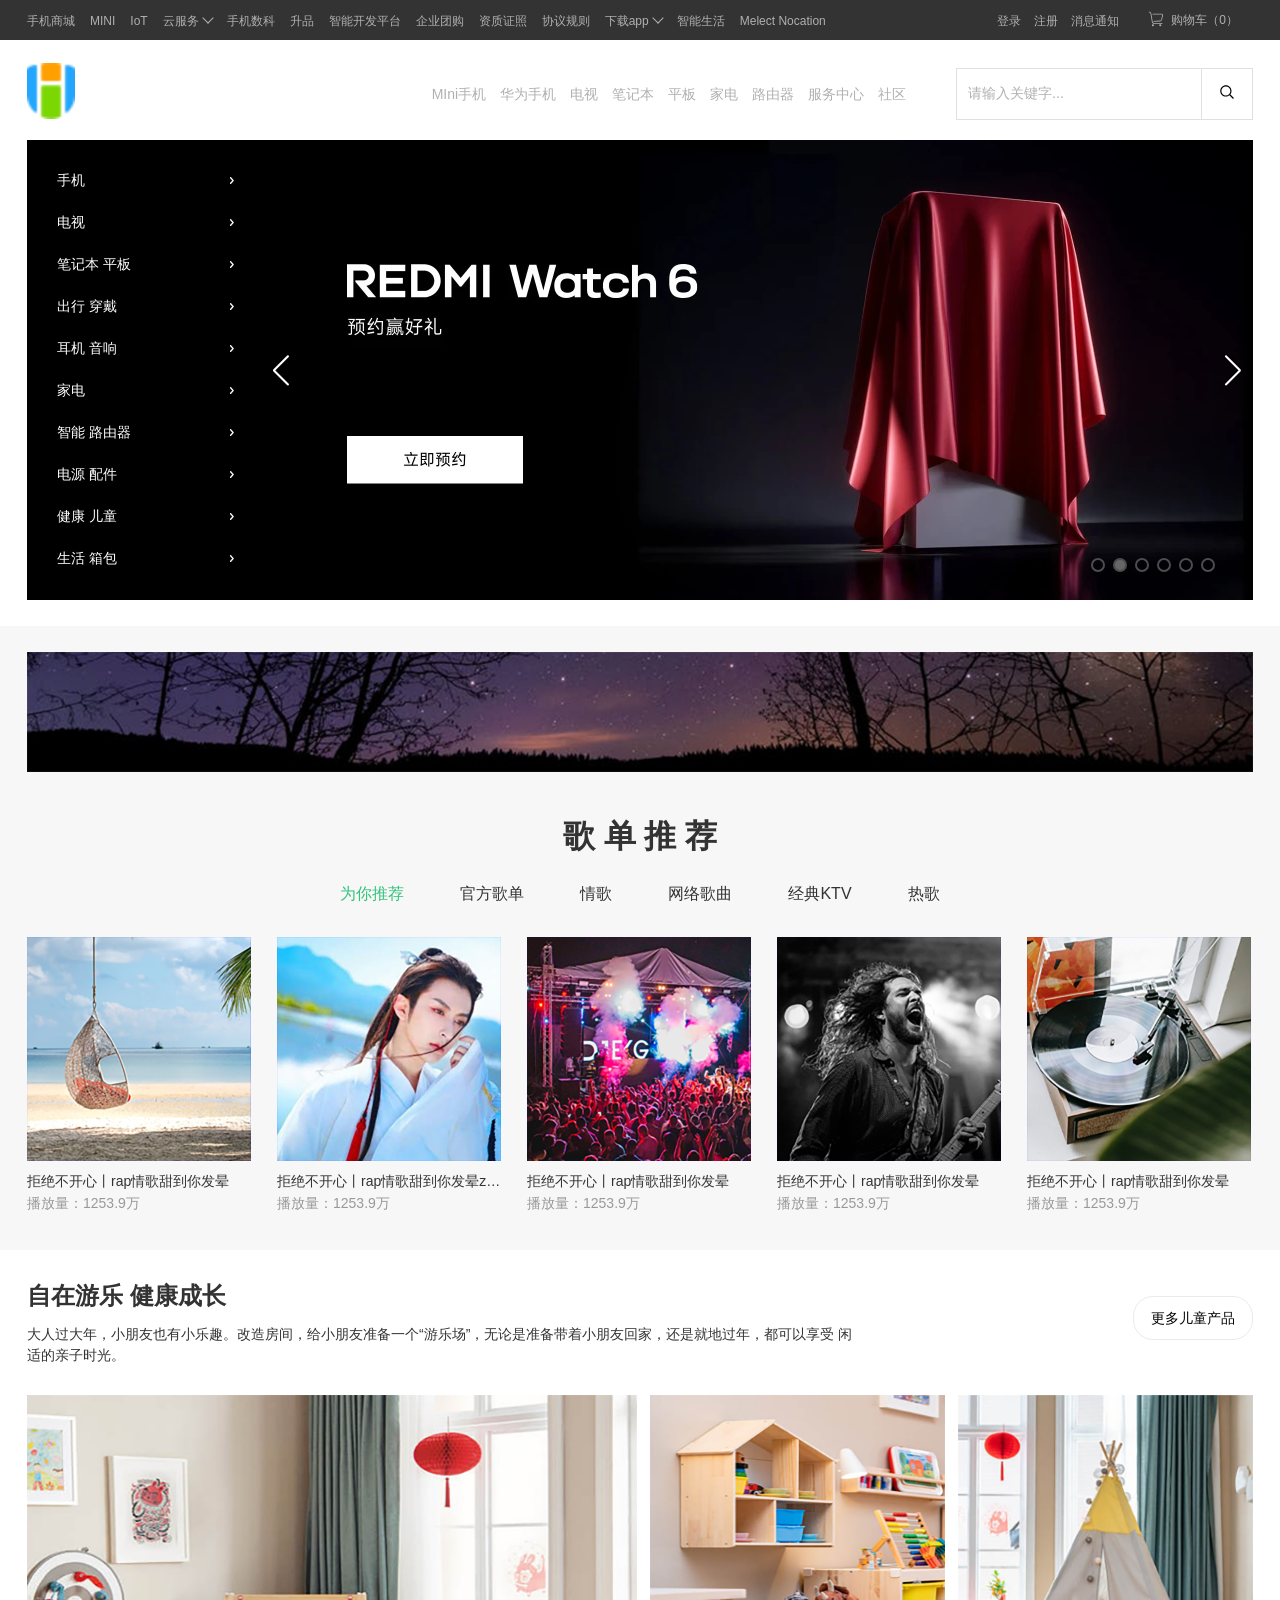
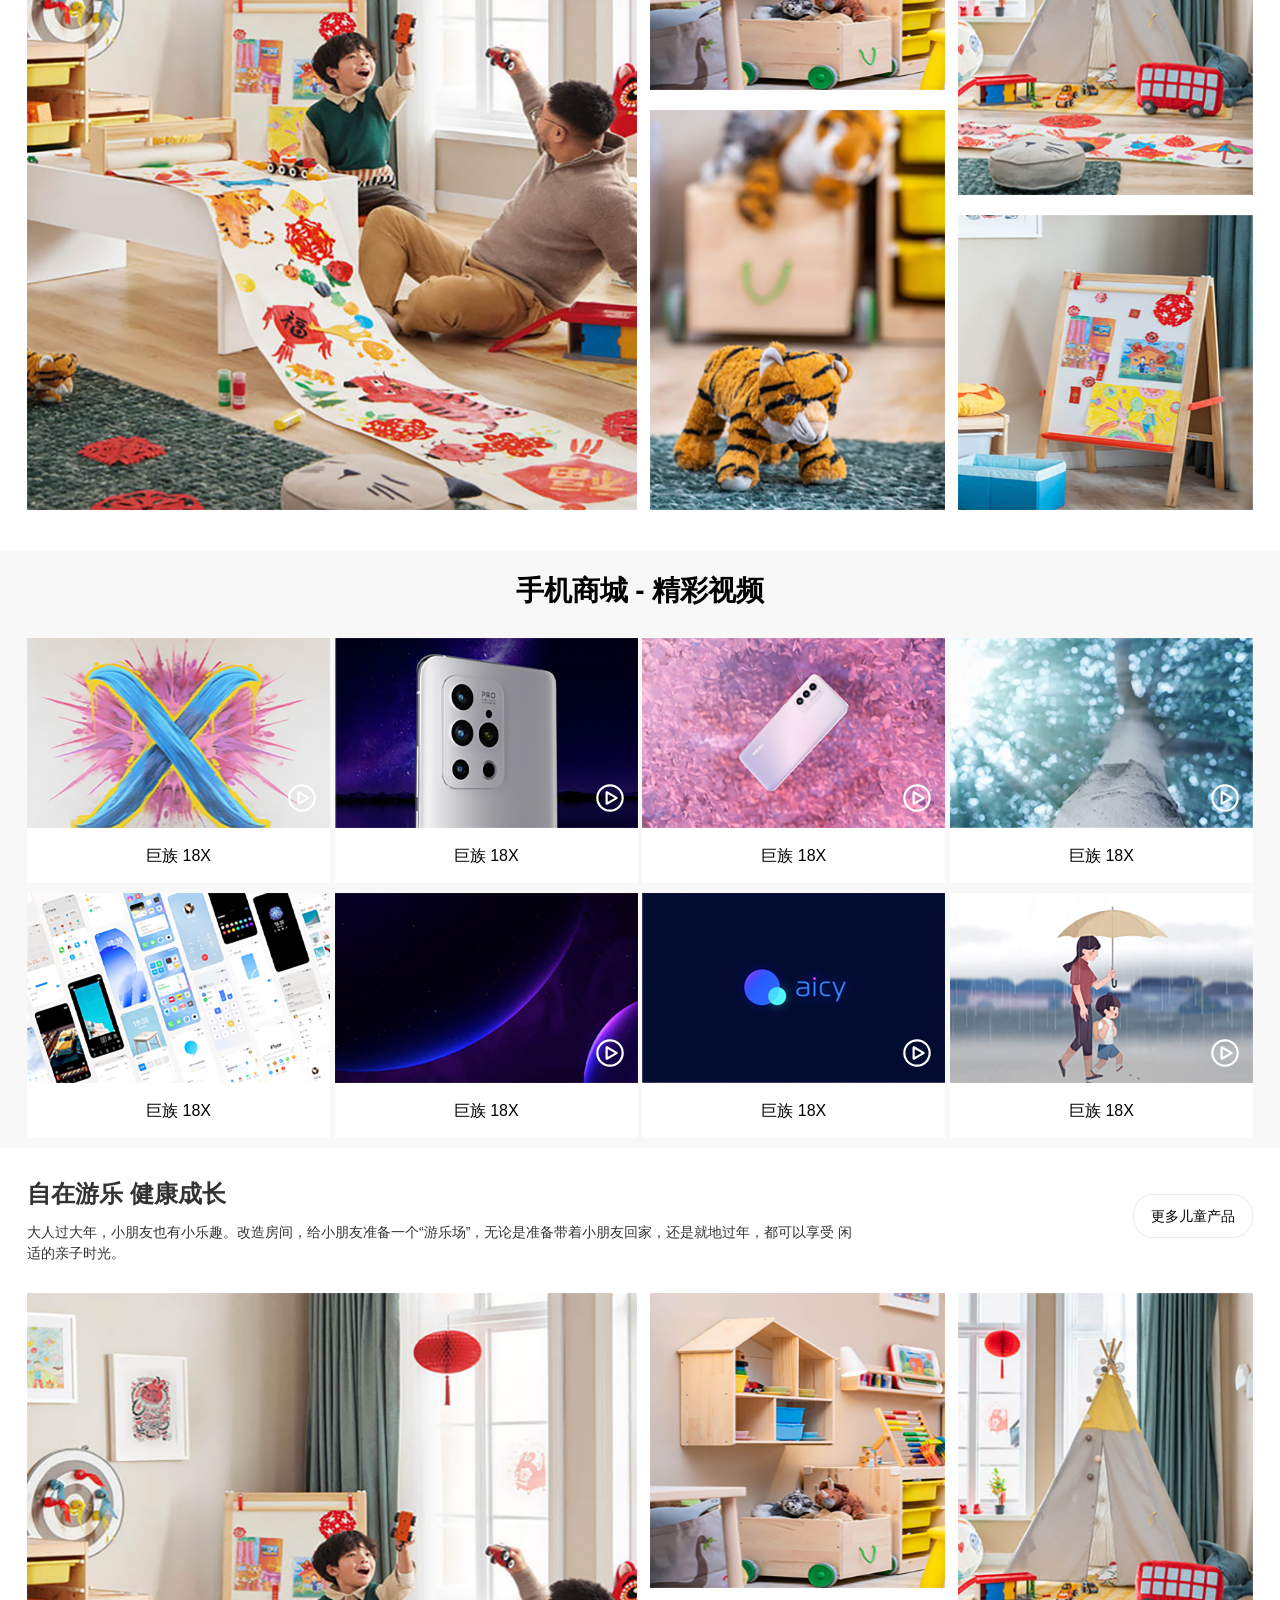
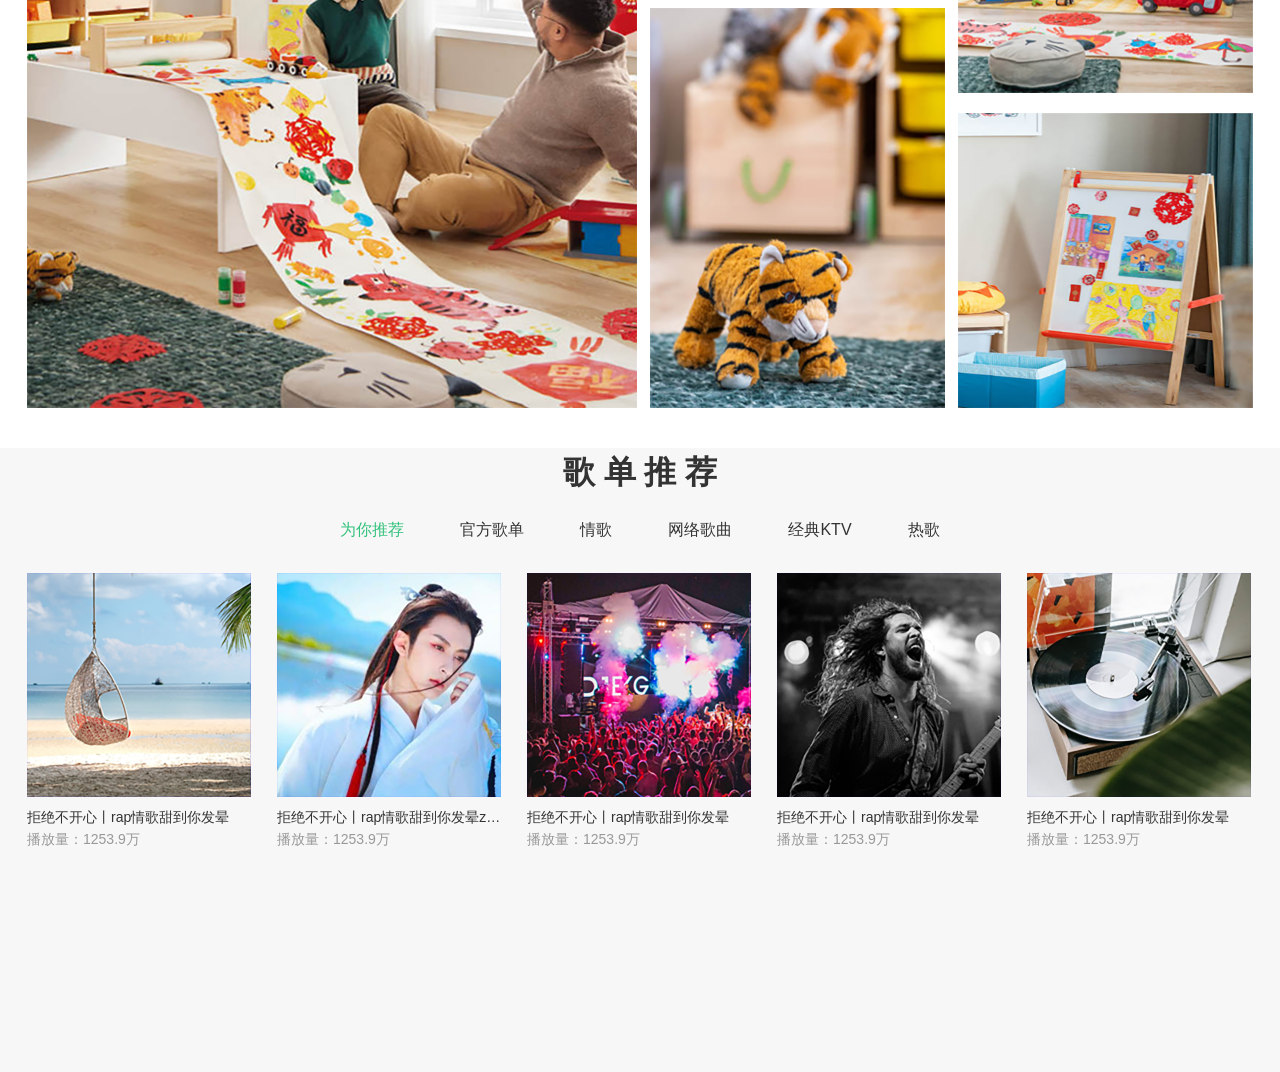
==== commit 81060472: "完成手机视频模块" ====
--- a/src/index.html
+++ b/src/index.html
@@ -11,146 +11,12 @@
     <link rel="stylesheet" href="./css/index.css">
     <title>pc-project</title>
     <style>
-        .product .product-header {
-            display: flex;
-            justify-content: space-between;
-            padding-top: 28px;
-            margin-bottom: 29px;
-        }
+        
 
-        .product .product-header h3 {
-            font-size: 24px;
-            font-weight: bold;
-            margin-bottom: 10px;
-        }
-
-        .product .product-header p {
-            font-size: 14px;
-            max-width: 826px;
-        }
-
-        .product-header-more {
-            width: 118px;
-            height: 42px;
-            line-height: 42px;
-            text-align: center;
-            border: 1px solid rgba(186, 186, 186, .3);
-            border-radius: 20px;
-            margin-top: 18px;
-        }
-
-        .product-header-more a {
-            color: #000;
-        }
-
-        .product-header-more:hover {
-            border-color: #000;
-            cursor: pointer;
-        }
-
-        .product .product-content {
-            min-height: 710px;
-            /* background-color: burlywood; */
-            display: grid;
-            grid-template-columns: 610px repeat(2, 295px);
-            grid-template-rows: 295px 85px 295px;
-            gap: 20px 13px;
-            grid-template-areas:
-                "a b c"
-                "a d c"
-                "a d e";
-        }
-
-        .product .product-content .product-content-item:nth-child(1) {
-            grid-area: a;
-        }
-
-        .product .product-content .product-content-item:nth-child(2) {
-            grid-area: b;
-        }
-
-        .product .product-content .product-content-item:nth-child(3) {
-            grid-area: c;
-        }
-
-        .product .product-content .product-content-item:nth-child(4) {
-            grid-area: d;
-        }
-
-        .product .product-content .product-content-item:nth-child(5) {
-            grid-area: e;
-        }
-        .product .product-content .product-content-item{
-            position: relative;
-            cursor: pointer;
-        }
-        .product .product-content .product-content-item .dot{
-            position: absolute;
-            width: 32px;
-            height: 32px;
-            display: none;
-        }
-        .product .product-content .product-content-item .dot::before{
-            content: '';
-            width: 14px;
-            height: 14px;
-            display: block;
-            border:9px solid rgba(0, 0, 0,.3) ;
-            border-radius: 50%;
-            background: #fff;
-            background-clip: content-box;
-            transition: transform ease .5s;
-        }
-        .product .product-content .product-content-item:hover .dot {
-            display: block;
-            
-        }
-        .product .product-content .product-content-item .dot:hover::before{
-            transform: scale(0.9);
-            box-shadow: 0 0 3px #fff ;
-        }
-        .product .product-content .product-content-item .dot .dot-tipc{
-            position: absolute;
-            width: 150px;
-            background-color: #fff;
-            left: 41px;
-            top: 50%;
-            transform: translate3d(0, -50%, 0);
-            padding: 10px 0 6px 10px;
-            display: none;
-        }
-        .product .product-content .product-content-item .dot:hover .dot-tipc{
-            display: block;
-        }
-        .product .product-content .product-content-item .dot1{
-            left: 248px;
-            top: 249px;
-        }
-        .product .product-content .product-content-item .dot2{
-            left: 128px;
-            top: 359px;
-        }
-        .product .product-content .product-content-item .dot3{
-            left: 71px;
-            top: 460px;
-        }
-        .product .product-content .product-content-item .dot4{
-            left: 53px;
-            top: 153px;
-        }
-        .product .product-content .product-content-item .dot .dot-tipc .title{
-            font-weight: bold;
-        }
-        .product .product-content .product-content-item .dot .dot-tipc .price{
-            font-style: italic;
-        }
-        .product .product-content .product-content-item .dot .dot-tipc span{
-            font-size: 24px;
-        }
-        .phone-video {
+        /* .phone-video {
             height: 646px;
             background-color: aqua;
-        }
+        } */
     </style>
 </head>
 
@@ -1302,8 +1168,6 @@
             </div>
             <!-- end recomment -->
         </section>
-        <!-- end banner -->
-        <!-- recommend  start-->
         <section>
             <!-- product start -->
             <div class="product container">
@@ -1364,15 +1228,553 @@
                 </div>
             </div>
             <!-- end product -->
-            <div class="phone">
-                <div class="phone-video"></div>
-                <div class="phone-info"></div>
+            <div class="video">
+                <div class="container">
+                    <div class="video-recommend">
+                        <h2 class="video-title">手机商城 - 精彩视频</h2>
+                        <div class="video-list">
+                            <ul>
+                                <li data-video-url="./assets/video/1.mp4">
+                                    <a href="#">
+                                        <div class="video-content">
+                                            <img class="img-cover" src="./assets/images/v-1.png" alt="图片描述"
+                                                width="303px" height="190px">
+                                            <svg class="icon" aria-hidden="true">
+                                                <use xlink:href="#icon-play-circle"></use>
+                                            </svg>
+                                        </div>
+                                        <p>巨族 18X</p>
+                                    </a>
+                                </li>
+                                <li data-video-url="./assets/video/2.mp4">
+                                    <a href="#">
+                                        <div class="video-content">
+                                            <img class="img-cover" src="./assets/images/v-2.png" alt="图片描述"
+                                                width="303px" height="190px">
+                                            <svg class="icon" aria-hidden="true">
+                                                <use xlink:href="#icon-play-circle"></use>
+                                            </svg>
+                                        </div>
+                                        <p>巨族 18X</p>
+                                    </a>
+                                </li>
+                                <li data-video-url="./assets/video/3.mp4"><a href="#">
+                                        <div class="video-content">
+                                            <img class="img-cover" src="./assets/images/v-3.png" alt="图片描述"
+                                                width="303px" height="190px">
+                                            <svg class="icon" aria-hidden="true">
+                                                <use xlink:href="#icon-play-circle"></use>
+                                            </svg>
+                                        </div>
+                                        <p>巨族 18X</p>
+                                    </a>
+                                </li>
+                                <li data-video-url="./assets/video/4.mp4"><a href="#">
+                                        <div class="video-content">
+                                            <img class="img-cover" src="./assets/images/v-4.png" alt="图片描述"
+                                                width="303px" height="190px">
+                                            <svg class="icon" aria-hidden="true">
+                                                <use xlink:href="#icon-play-circle"></use>
+                                            </svg>
+                                        </div>
+                                        <p>巨族 18X</p>
+                                    </a>
+                                </li>
+                                <li data-video-url="./assets/video/5.mp4"><a href="#">
+                                        <div class="video-content">
+                                            <img class="img-cover" src="./assets/images/v-5.png" alt="图片描述"
+                                                width="303px" height="190px">
+                                            <svg class="icon" aria-hidden="true">
+                                                <use xlink:href="#icon-play-circle"></use>
+                                            </svg>
+                                        </div>
+                                        <p>巨族 18X</p>
+                                    </a>
+                                </li>
+                                <li data-video-url="./assets/video/6.mp4"><a href="#">
+                                        <div class="video-content">
+                                            <img class="img-cover" src="./assets/images/v-6.png" alt="图片描述"
+                                                width="303px" height="190px">
+                                            <svg class="icon" aria-hidden="true">
+                                                <use xlink:href="#icon-play-circle"></use>
+                                            </svg>
+                                        </div>
+                                        <p>巨族 18X</p>
+                                    </a>
+                                </li>
+                                <li data-video-url="./assets/video/7.mp4"><a href="#">
+                                        <div class="video-content">
+                                            <img class="img-cover" src="./assets/images/v-7.png" alt="图片描述"
+                                                width="303px" height="190px">
+                                            <svg class="icon" aria-hidden="true">
+                                                <use xlink:href="#icon-play-circle"></use>
+                                            </svg>
+                                        </div>
+                                        <p>巨族 18X</p>
+                                    </a>
+                                </li>
+                                <li data-video-url="./assets/video/8.mp4"><a href="#">
+                                        <div class="video-content">
+                                            <img class="img-cover" src="./assets/images/v-8.png" alt="图片描述"
+                                                width="303px" height="190px">
+                                            <svg class="icon" aria-hidden="true">
+                                                <use xlink:href="#icon-play-circle"></use>
+                                            </svg>
+                                        </div>
+                                        <p>巨族 18X</p>
+                                    </a>
+                                </li>
+                                <span></span>
+                                <span></span>
+                            </ul>
+                        </div>
+                    </div>
+                </div>
             </div>
         </section>
+        <section>
+            <!-- product start -->
+            <div class="product container">
+                <div class="product-header">
+                    <div class="product-header-left">
+                        <h3>自在游乐 健康成长</h3>
+                        <p>大人过大年，小朋友也有小乐趣。改造房间，给小朋友准备一个“游乐场”，无论是准备带着小朋友回家，还是就地过年，都可以享受 闲适的亲子时光。</p>
+                    </div>
+                    <div class="product-header-more">
+                        <a href="#">更多儿童产品</a>
+                    </div>
+                </div>
+                <div class="product-content">
 
-
-
-
+                    <div class="product-content-item">
+                        <img src="./assets/images/child-1.png" alt="" width="610px" height="715px">
+                        <div class="dot dot1">
+                            <div class="dot-tipc">
+                                <p class="title .ellipsis-single-line">DUNDRA 敦德拉</p>
+                                <p class="desc .ellipsis-mulit-line">带储物空间的活动桌</p>
+                                <p class="price">￥<span>999</span>.00</p>
+                            </div>
+                        </div>
+                        <div class="dot dot2">
+                            <div class="dot-tipc">
+                                <p class="title .ellipsis-single-line">DUNDRA 敦德拉</p>
+                                <p class="desc .ellipsis-mulit-line">带储物空间的活动桌</p>
+                                <p class="price">￥<span>999</span>.00</p>
+                            </div>
+                        </div>
+                        <div class="dot dot3">
+                            <div class="dot-tipc">
+                                <p class="title .ellipsis-single-line">DUNDRA 敦德拉</p>
+                                <p class="desc .ellipsis-mulit-line">带储物空间的活动桌</p>
+                                <p class="price">￥<span>999</span>.00</p>
+                            </div>
+                        </div>
+                    </div>
+                    <div class="product-content-item">
+                        <img src="./assets/images/child-2.png" alt="" width="295px" height="295px">
+                        <div class="dot dot4">
+                            <div class="dot-tipc">
+                                <p class="title .ellipsis-single-line">DUNDRA 敦德拉</p>
+                                <p class="desc .ellipsis-mulit-line">带储物空间的活动桌</p>
+                                <p class="price">￥<span>999</span>.00</p>
+                            </div>
+                        </div>
+                    </div>
+                    <div class="product-content-item">
+                        <img src="./assets/images/child-3.png" alt="" width="295px" height="400px">
+                    </div>
+                    <div class="product-content-item">
+                        <img src="./assets/images/child-4.png" alt="" width="295px" height="400px">
+                    </div>
+                    <div class="product-content-item">
+                        <img src="./assets/images/child-5.png" alt="" width="295px" height="295px">
+                    </div>
+                </div>
+            </div>
+            <!-- end product -->
+            <div class="music">
+                <div class="container">
+                    <div class="music-recommend">
+                        <h2 class="music-title">歌 单 推 荐</h2>
+                        <div class="recommend-card">
+                            <ul id="J_card">
+                                <li class="active">为你推荐</li>
+                                <li>官方歌单</li>
+                                <li>情歌</li>
+                                <li>网络歌曲</li>
+                                <li>经典KTV</li>
+                                <li>热歌</li>
+                            </ul>
+                        </div>
+                        <div class="music-content" id="J_music-content">
+                            <div class="music-content-item active">
+                                <ul class="music-list">
+                                    <li>
+                                        <a href="#">
+                                            <div class="img">
+                                                <img src="./assets/images/music-1.png" alt="图片描述" width="224px"
+                                                    height="224px">
+                                                <span class="iconfont icon-play"></span>
+                                            </div>
+                                        </a>
+                                        <p class="music-desc  ellipsis-single-line">拒绝不开心丨rap情歌甜到你发晕</p>
+                                        <p>播放量：1253.9万</p>
+                                    </li>
+                                    <li>
+                                        <a href="#">
+                                            <div class="img">
+                                                <img src="./assets/images/music-2.png" alt="图片描述" width="224px"
+                                                    height="224px">
+                                                <span class="iconfont icon-play"></span>
+                                            </div>
+                                        </a>
+                                        <p class="music-desc  ellipsis-single-line">
+                                            拒绝不开心丨rap情歌甜到你发晕zzzzzzzzzzzzzzzzzzzzzzzzzzzzzzz</p>
+                                        <p>播放量：1253.9万</p>
+                                    </li>
+                                    <li>
+                                        <a href="#">
+                                            <div class="img">
+                                                <img src="./assets/images/music-3.png" alt="图片描述" width="224px"
+                                                    height="224px">
+                                                <span class="iconfont icon-play"></span>
+                                            </div>
+                                        </a>
+                                        <p class="music-desc  ellipsis-single-line">拒绝不开心丨rap情歌甜到你发晕</p>
+                                        <p>播放量：1253.9万</p>
+                                    </li>
+                                    <li>
+                                        <a href="#">
+                                            <div class="img">
+                                                <img src="./assets/images/music-4.png" alt="图片描述" width="224px"
+                                                    height="224px">
+                                                <span class="iconfont icon-play"></span>
+                                            </div>
+                                        </a>
+                                        <p class="music-desc  ellipsis-single-line">拒绝不开心丨rap情歌甜到你发晕</p>
+                                        <p>播放量：1253.9万</p>
+                                    </li>
+                                    <li>
+                                        <a href="#">
+                                            <div class="img">
+                                                <img src="./assets/images/music-5.png" alt="图片描述" width="224px"
+                                                    height="224px">
+                                                <span class="iconfont icon-play"></span>
+                                            </div>
+                                        </a>
+                                        <p class="music-desc  ellipsis-single-line">拒绝不开心丨rap情歌甜到你发晕</p>
+                                        <p>播放量：1253.9万</p>
+                                    </li>
+                                </ul>
+                            </div>
+                            <div class="music-content-item">
+                                <ul class="music-list">
+                                    <li>
+                                        <a href="#">
+                                            <div class="img">
+                                                <img src="./assets/images/music-6.png" alt="图片描述" width="224px"
+                                                    height="224px">
+                                                <span class="iconfont icon-play"></span>
+                                            </div>
+                                        </a>
+                                        <p class="music-desc  ellipsis-single-line">拒绝不开心丨rap情歌甜到你发晕</p>
+                                        <p>播放量：1253.9万</p>
+                                    </li>
+                                    <li>
+                                        <a href="#">
+                                            <div class="img">
+                                                <img src="./assets/images/music-7.png" alt="图片描述" width="224px"
+                                                    height="224px">
+                                                <span class="iconfont icon-play"></span>
+                                            </div>
+                                        </a>
+                                        <p class="music-desc  ellipsis-single-line">拒绝不开心丨rap情歌甜到你发晕</p>
+                                        <p>播放量：1253.9万</p>
+                                    </li>
+                                    <li>
+                                        <a href="#">
+                                            <div class="img">
+                                                <img src="./assets/images/music-8.png" alt="图片描述" width="224px"
+                                                    height="224px">
+                                                <span class="iconfont icon-play"></span>
+                                            </div>
+                                        </a>
+                                        <p class="music-desc  ellipsis-single-line">拒绝不开心丨rap情歌甜到你发晕</p>
+                                        <p>播放量：1253.9万</p>
+                                    </li>
+                                    <li>
+                                        <a href="#">
+                                            <div class="img">
+                                                <img src="./assets/images/music-9.png" alt="图片描述" width="224px"
+                                                    height="224px">
+                                                <span class="iconfont icon-play"></span>
+                                            </div>
+                                        </a>
+                                        <p class="music-desc  ellipsis-single-line">拒绝不开心丨rap情歌甜到你发晕</p>
+                                        <p>播放量：1253.9万</p>
+                                    </li>
+                                    <li>
+                                        <a href="#">
+                                            <div class="img">
+                                                <img src="./assets/images/music-10.png" alt="图片描述" width="224px"
+                                                    height="224px">
+                                                <span class="iconfont icon-play"></span>
+                                            </div>
+                                        </a>
+                                        <p class="music-desc  ellipsis-single-line">拒绝不开心丨rap情歌甜到你发晕</p>
+                                        <p>播放量：1253.9万</p>
+                                    </li>
+                                </ul>
+                            </div>
+                            <div class="music-content-item">
+                                <ul class="music-list">
+                                    <li>
+                                        <a href="#">
+                                            <div class="img">
+                                                <img src="./assets/images/music-1.png" alt="图片描述" width="224px"
+                                                    height="224px">
+                                                <span class="iconfont icon-play"></span>
+                                            </div>
+                                        </a>
+                                        <p class="music-desc  ellipsis-single-line">拒绝不开心丨rap情歌甜到你发晕</p>
+                                        <p>播放量：1253.9万</p>
+                                    </li>
+                                    <li>
+                                        <a href="#">
+                                            <div class="img">
+                                                <img src="./assets/images/music-2.png" alt="图片描述" width="224px"
+                                                    height="224px">
+                                                <span class="iconfont icon-play"></span>
+                                            </div>
+                                        </a>
+                                        <p class="music-desc  ellipsis-single-line">
+                                            拒绝不开心丨rap情歌甜到你发晕zzzzzzzzzzzzzzzzzzzzzzzzzzzzzzz</p>
+                                        <p>播放量：1253.9万</p>
+                                    </li>
+                                    <li>
+                                        <a href="#">
+                                            <div class="img">
+                                                <img src="./assets/images/music-3.png" alt="图片描述" width="224px"
+                                                    height="224px">
+                                                <span class="iconfont icon-play"></span>
+                                            </div>
+                                        </a>
+                                        <p class="music-desc  ellipsis-single-line">拒绝不开心丨rap情歌甜到你发晕</p>
+                                        <p>播放量：1253.9万</p>
+                                    </li>
+                                    <li>
+                                        <a href="#">
+                                            <div class="img">
+                                                <img src="./assets/images/music-4.png" alt="图片描述" width="224px"
+                                                    height="224px">
+                                                <span class="iconfont icon-play"></span>
+                                            </div>
+                                        </a>
+                                        <p class="music-desc  ellipsis-single-line">拒绝不开心丨rap情歌甜到你发晕</p>
+                                        <p>播放量：1253.9万</p>
+                                    </li>
+                                    <li>
+                                        <a href="#">
+                                            <div class="img">
+                                                <img src="./assets/images/music-5.png" alt="图片描述" width="224px"
+                                                    height="224px">
+                                                <span class="iconfont icon-play"></span>
+                                            </div>
+                                        </a>
+                                        <p class="music-desc  ellipsis-single-line">拒绝不开心丨rap情歌甜到你发晕</p>
+                                        <p>播放量：1253.9万</p>
+                                    </li>
+                                </ul>
+                            </div>
+                            <div class="music-content-item">
+                                <ul class="music-list">
+                                    <li>
+                                        <a href="#">
+                                            <div class="img">
+                                                <img src="./assets/images/music-6.png" alt="图片描述" width="224px"
+                                                    height="224px">
+                                                <span class="iconfont icon-play"></span>
+                                            </div>
+                                        </a>
+                                        <p class="music-desc  ellipsis-single-line">拒绝不开心丨rap情歌甜到你发晕</p>
+                                        <p>播放量：1253.9万</p>
+                                    </li>
+                                    <li>
+                                        <a href="#">
+                                            <div class="img">
+                                                <img src="./assets/images/music-7.png" alt="图片描述" width="224px"
+                                                    height="224px">
+                                                <span class="iconfont icon-play"></span>
+                                            </div>
+                                        </a>
+                                        <p class="music-desc  ellipsis-single-line">拒绝不开心丨rap情歌甜到你发晕</p>
+                                        <p>播放量：1253.9万</p>
+                                    </li>
+                                    <li>
+                                        <a href="#">
+                                            <div class="img">
+                                                <img src="./assets/images/music-8.png" alt="图片描述" width="224px"
+                                                    height="224px">
+                                                <span class="iconfont icon-play"></span>
+                                            </div>
+                                        </a>
+                                        <p class="music-desc  ellipsis-single-line">拒绝不开心丨rap情歌甜到你发晕</p>
+                                        <p>播放量：1253.9万</p>
+                                    </li>
+                                    <li>
+                                        <a href="#">
+                                            <div class="img">
+                                                <img src="./assets/images/music-9.png" alt="图片描述" width="224px"
+                                                    height="224px">
+                                                <span class="iconfont icon-play"></span>
+                                            </div>
+                                        </a>
+                                        <p class="music-desc  ellipsis-single-line">拒绝不开心丨rap情歌甜到你发晕</p>
+                                        <p>播放量：1253.9万</p>
+                                    </li>
+                                    <li>
+                                        <a href="#">
+                                            <div class="img">
+                                                <img src="./assets/images/music-10.png" alt="图片描述" width="224px"
+                                                    height="224px">
+                                                <span class="iconfont icon-play"></span>
+                                            </div>
+                                        </a>
+                                        <p class="music-desc  ellipsis-single-line">拒绝不开心丨rap情歌甜到你发晕</p>
+                                        <p>播放量：1253.9万</p>
+                                    </li>
+                                </ul>
+                            </div>
+                            <div class="music-content-item">
+                                <ul class="music-list">
+                                    <li>
+                                        <a href="#">
+                                            <div class="img">
+                                                <img src="./assets/images/music-1.png" alt="图片描述" width="224px"
+                                                    height="224px">
+                                                <span class="iconfont icon-play"></span>
+                                            </div>
+                                        </a>
+                                        <p class="music-desc  ellipsis-single-line">拒绝不开心丨rap情歌甜到你发晕</p>
+                                        <p>播放量：1253.9万</p>
+                                    </li>
+                                    <li>
+                                        <a href="#">
+                                            <div class="img">
+                                                <img src="./assets/images/music-2.png" alt="图片描述" width="224px"
+                                                    height="224px">
+                                                <span class="iconfont icon-play"></span>
+                                            </div>
+                                        </a>
+                                        <p class="music-desc  ellipsis-single-line">
+                                            拒绝不开心丨rap情歌甜到你发晕zzzzzzzzzzzzzzzzzzzzzzzzzzzzzzz</p>
+                                        <p>播放量：1253.9万</p>
+                                    </li>
+                                    <li>
+                                        <a href="#">
+                                            <div class="img">
+                                                <img src="./assets/images/music-3.png" alt="图片描述" width="224px"
+                                                    height="224px">
+                                                <span class="iconfont icon-play"></span>
+                                            </div>
+                                        </a>
+                                        <p class="music-desc  ellipsis-single-line">拒绝不开心丨rap情歌甜到你发晕</p>
+                                        <p>播放量：1253.9万</p>
+                                    </li>
+                                    <li>
+                                        <a href="#">
+                                            <div class="img">
+                                                <img src="./assets/images/music-4.png" alt="图片描述" width="224px"
+                                                    height="224px">
+                                                <span class="iconfont icon-play"></span>
+                                            </div>
+                                        </a>
+                                        <p class="music-desc  ellipsis-single-line">拒绝不开心丨rap情歌甜到你发晕</p>
+                                        <p>播放量：1253.9万</p>
+                                    </li>
+                                    <li>
+                                        <a href="#">
+                                            <div class="img">
+                                                <img src="./assets/images/music-5.png" alt="图片描述" width="224px"
+                                                    height="224px">
+                                                <span class="iconfont icon-play"></span>
+                                            </div>
+                                        </a>
+                                        <p class="music-desc  ellipsis-single-line">拒绝不开心丨rap情歌甜到你发晕</p>
+                                        <p>播放量：1253.9万</p>
+                                    </li>
+                                </ul>
+                            </div>
+                            <div class="music-content-item">
+                                <ul class="music-list">
+                                    <li>
+                                        <a href="#">
+                                            <div class="img">
+                                                <img src="./assets/images/music-6.png" alt="图片描述" width="224px"
+                                                    height="224px">
+                                                <span class="iconfont icon-play"></span>
+                                            </div>
+                                        </a>
+                                        <p class="music-desc  ellipsis-single-line">拒绝不开心丨rap情歌甜到你发晕</p>
+                                        <p>播放量：1253.9万</p>
+                                    </li>
+                                    <li>
+                                        <a href="#">
+                                            <div class="img">
+                                                <img src="./assets/images/music-7.png" alt="图片描述" width="224px"
+                                                    height="224px">
+                                                <span class="iconfont icon-play"></span>
+                                            </div>
+                                        </a>
+                                        <p class="music-desc  ellipsis-single-line">拒绝不开心丨rap情歌甜到你发晕</p>
+                                        <p>播放量：1253.9万</p>
+                                    </li>
+                                    <li>
+                                        <a href="#">
+                                            <div class="img">
+                                                <img src="./assets/images/music-8.png" alt="图片描述" width="224px"
+                                                    height="224px">
+                                                <span class="iconfont icon-play"></span>
+                                            </div>
+                                        </a>
+                                        <p class="music-desc  ellipsis-single-line">拒绝不开心丨rap情歌甜到你发晕</p>
+                                        <p>播放量：1253.9万</p>
+                                    </li>
+                                    <li>
+                                        <a href="#">
+                                            <div class="img">
+                                                <img src="./assets/images/music-9.png" alt="图片描述" width="224px"
+                                                    height="224px">
+                                                <span class="iconfont icon-play"></span>
+                                            </div>
+                                        </a>
+                                        <p class="music-desc  ellipsis-single-line">拒绝不开心丨rap情歌甜到你发晕</p>
+                                        <p>播放量：1253.9万</p>
+                                    </li>
+                                    <li>
+                                        <a href="#">
+                                            <div class="img">
+                                                <img src="./assets/images/music-10.png" alt="图片描述" width="224px"
+                                                    height="224px">
+                                                <span class="iconfont icon-play"></span>
+                                            </div>
+                                        </a>
+                                        <p class="music-desc  ellipsis-single-line">拒绝不开心丨rap情歌甜到你发晕</p>
+                                        <p>播放量：1253.9万</p>
+                                    </li>
+                                </ul>
+                            </div>
+                        </div>
+                    </div>
+                </div>
+            </div>
+        </section>
+        <div class="video-mask">
+            <div class="video-content">
+                <video src="./assets/video/1.mp4" controls></video>
+                <span class="video-button"></span>
+            </div>
+        </div>
     </main>
     <!-- end header -->
     <script src="./fonts/iconfont.js"></script>
@@ -1407,7 +1809,21 @@
         })
     </script>
     <script>
-
+        const videoList = document.querySelectorAll('.video-list li');
+        const videoMask = document.querySelector('.video-mask');
+        const video = document.querySelector('video');
+        const videoButton = document.querySelector('.video-button');
+        videoList.forEach(item => {
+            item.addEventListener('click', () => {
+                videoMask.style.display = 'block';
+                video.src = item.dataset.videoUrl
+                video.play()
+            })
+        })
+        videoButton.addEventListener('click', () => {
+            videoMask.style.display = 'none';
+            video.pause()
+        })
     </script>
 </body>
 
--- a/src/css/index.css
+++ b/src/css/index.css
@@ -373,6 +373,7 @@
   height: 460px; /* 固定高度 */
   background-color: bisque; /* 背景色 */
   position: relative; /* 相对定位 */
+  z-index: -1;
 }
 
 /* Swiper容器 */
@@ -383,7 +384,9 @@
   /* 设置按钮大小 */
   --swiper-navigation-size: 31px;
 }
-
+.swiper a {
+  display: block;
+}
 /* Swiper左导航按钮 */
 .swiper .swiper-button-prev {
   left: 244px; /* 距离左侧位置 */
@@ -536,8 +539,8 @@
   display: flex;
   column-gap: 26px;
 }
-.music-recommend .music-content .music-content-item ul li{
-    width: 224px;
+.music-recommend .music-content .music-content-item ul li {
+  width: 224px;
 }
 .music-recommend .music-content .music-content-item ul li .img {
   position: relative;
@@ -601,3 +604,324 @@
   cursor: pointer;
 }
 /* end music-recommend */
+/* product start */
+/* 产品区域标题栏样式 */
+.product .product-header {
+  display: flex; /* 使用弹性布局 */
+  justify-content: space-between; /* 子元素两端对齐 */
+  padding-top: 28px; /* 顶部内边距 */
+  margin-bottom: 29px; /* 底部外边距 */
+}
+
+/* 产品区域主标题样式 */
+.product .product-header h3 {
+  font-size: 24px; /* 字体大小 */
+  font-weight: bold; /* 字体粗细 */
+  margin-bottom: 10px; /* 底部外边距 */
+}
+
+/* 产品区域副标题样式 */
+.product .product-header p {
+  font-size: 14px; /* 字体大小 */
+  max-width: 826px; /* 最大宽度 */
+}
+
+/* 更多按钮样式 */
+.product-header-more {
+  width: 118px; /* 宽度 */
+  height: 42px; /* 高度 */
+  line-height: 42px; /* 行高 */
+  text-align: center; /* 文字居中 */
+  border: 1px solid rgba(186, 186, 186, 0.3); /* 边框样式 */
+  border-radius: 20px; /* 圆角 */
+  margin-top: 18px; /* 顶部外边距 */
+}
+
+/* 更多按钮链接样式 */
+.product-header-more a {
+  color: #000; /* 字体颜色 */
+}
+
+/* 更多按钮悬停效果 */
+.product-header-more:hover {
+  border-color: #000; /* 边框颜色 */
+  cursor: pointer; /* 鼠标手型 */
+}
+
+/* 产品内容区域网格布局 */
+.product .product-content {
+  /* min-height: 710px; 最小高度 */
+  display: grid; /* 使用网格布局 */
+  grid-template-columns: 610px repeat(2, 295px); /* 列宽定义 */
+  grid-template-rows: 295px 85px 295px; /* 行高定义 */
+  gap: 20px 13px; /* 网格间距 */
+  grid-template-areas: /* 网格区域定义 */
+    "a b c"
+    "a d c"
+    "a d e";
+}
+
+/* 为每个产品内容项分配网格区域 */
+.product .product-content .product-content-item:nth-child(1) {
+  grid-area: a; /* 第一个元素占据区域a */
+}
+
+.product .product-content .product-content-item:nth-child(2) {
+  grid-area: b; /* 第二个元素占据区域b */
+}
+
+.product .product-content .product-content-item:nth-child(3) {
+  grid-area: c; /* 第三个元素占据区域c */
+}
+
+.product .product-content .product-content-item:nth-child(4) {
+  grid-area: d; /* 第四个元素占据区域d */
+}
+
+.product .product-content .product-content-item:nth-child(5) {
+  grid-area: e; /* 第五个元素占据区域e */
+}
+
+/* 产品内容项通用样式 */
+.product .product-content .product-content-item {
+  position: relative; /* 相对定位 */
+  cursor: pointer; /* 鼠标手型 */
+}
+
+/* 产品内容项上的点标记样式 */
+.product .product-content .product-content-item .dot {
+  position: absolute; /* 绝对定位 */
+  width: 32px; /* 宽度 */
+  height: 32px; /* 高度 */
+  display: none; /* 默认隐藏 */
+}
+
+/* 点标记的圆形样式 */
+.product .product-content .product-content-item .dot::before {
+  content: ""; /* 伪元素内容 */
+  width: 14px; /* 宽度 */
+  height: 14px; /* 高度 */
+  display: block; /* 块级显示 */
+  border: 9px solid rgba(0, 0, 0, 0.3); /* 边框 */
+  border-radius: 50%; /* 圆形 */
+  background: #fff; /* 背景色 */
+  background-clip: content-box; /* 背景裁剪 */
+  transition: transform ease 0.5s; /* 过渡效果 */
+}
+
+/* 鼠标悬停产品项时显示点标记 */
+.product .product-content .product-content-item:hover .dot {
+  display: block; /* 显示 */
+}
+
+/* 点标记悬停效果 */
+.product .product-content .product-content-item .dot:hover::before {
+  transform: scale(0.9); /* 缩放 */
+  box-shadow: 0 0 3px #fff; /* 阴影 */
+}
+
+/* 点标记提示信息样式 */
+.product .product-content .product-content-item .dot .dot-tipc {
+  position: absolute; /* 绝对定位 */
+  width: 150px; /* 宽度 */
+  background-color: #fff; /* 背景色 */
+  left: 41px; /* 左侧位置 */
+  top: 50%; /* 顶部位置 */
+  transform: translate3d(0, -50%, 0); /* 垂直居中 */
+  padding: 10px 0 6px 10px; /* 内边距 */
+  display: none; /* 默认隐藏 */
+}
+
+/* 点标记悬停时显示提示信息 */
+.product .product-content .product-content-item .dot:hover .dot-tipc {
+  display: block; /* 显示 */
+}
+
+/* 各个点标记的具体位置 */
+.product .product-content .product-content-item .dot1 {
+  left: 248px; /* 左侧位置 */
+  top: 249px; /* 顶部位置 */
+}
+
+.product .product-content .product-content-item .dot2 {
+  left: 128px;
+  top: 359px;
+}
+
+.product .product-content .product-content-item .dot3 {
+  left: 71px;
+  top: 460px;
+}
+
+.product .product-content .product-content-item .dot4 {
+  left: 53px;
+  top: 153px;
+}
+
+/* 提示信息内部元素样式 */
+.product .product-content .product-content-item .dot .dot-tipc .title {
+  font-weight: bold; /* 字体粗细 */
+}
+
+.product .product-content .product-content-item .dot .dot-tipc .price {
+  font-style: italic; /* 斜体 */
+}
+
+.product .product-content .product-content-item .dot .dot-tipc span {
+  font-size: 24px; /* 字体大小 */
+}
+/* end product */
+/* video-recommend start */
+/* 视频推荐区域整体样式 */
+.video {
+  margin-top: 40px;           /* 距离上方40px */
+  background-color: #f8f8f8;  /* 背景色 */
+}
+
+/* 视频推荐标题样式 */
+.video-recommend h2.video-title {
+  text-align: center;         /* 文本居中 */
+  font-size: 28px;            /* 字体大小 */
+  font-weight: bold;          /* 加粗 */
+  color: #000;                /* 黑色字体 */
+  line-height: 28px;          /* 行高 */
+  padding: 27px 0 33px 0;     /* 上左右下内边距 */
+}
+
+/* 视频列表容器 */
+.video-recommend .video-list ul {
+  display: flex;              /* 弹性布局 */
+  flex-wrap: wrap;            /* 允许换行 */
+  justify-content: space-between; /* 两端对齐 */
+  row-gap: 10px;              /* 行间距 */
+}
+
+/* 视频列表占位符 */
+.video-recommend .video-list ul span {
+  width: 303px;               /* 宽度 */
+}
+
+/* 视频列表项基础样式 */
+.video-recommend .video-list ul li {
+  width: 303px;               /* 宽度 */
+  height: 245px;              /* 高度 */
+  transition: box-shadow 0.5s; /* 阴影过渡效果 */
+}
+
+/* 视频列表项悬停效果 */
+.video-recommend .video-list ul li:hover {
+  box-shadow: 2px 1px 10px rgba(0, 0, 0, .3); /* 添加阴影 */
+}
+
+/* 视频链接样式 */
+.video-recommend .video-list ul li a {
+  display: block;             /* 块级元素 */
+  width: 100%;                /* 宽度100% */
+  height: 100%;               /* 高度100% */
+}
+
+/* 视频内容区域 */
+.video-recommend .video-list ul li .video-content {
+  position: relative;         /* 相对定位 */
+  height: 190px;              /* 高度 */
+  cursor: pointer;            /* 手型光标 */
+}
+
+/* 视频内容遮罩层 */
+.video-recommend .video-list ul li .video-content::before {
+  content: "";                          /* 伪元素内容为空 */
+  position: absolute;                   /* 绝对定位 */
+  inset: 0;                             /* 四边为0 */
+  width: 303px;                         /* 宽度 */
+  height: 190px;                        /* 高度 */
+  background-color: rgba(0, 0, 0, 0);   /* 透明背景 */
+  transition: background-color 0.5s;    /* 背景色过渡 */
+}
+
+/* 视频内容悬停遮罩效果 */
+.video-recommend .video-list ul li .video-content:hover::before {
+  background-color: rgba(0, 0, 0, 0.3); /* 半透明黑色背景 */
+}
+
+/* 视频播放图标 */
+.video-recommend .video-list ul li .video-content .icon {
+  font-size: 30px;            /* 字体大小 */
+  line-height: 1;             /* 行高 */
+  color: #fff;                /* 白色 */
+  position: absolute;         /* 绝对定位 */
+  right: 13px;                /* 距右13px */
+  bottom: 15px;               /* 距底15px */
+}
+
+/* 视频标题段落 */
+.video-recommend .video-list ul li P {
+  height: 55px;               /* 高度 */
+  line-height: 55px;          /* 行高 */
+  text-align: center;         /* 文本居中 */
+  background-color: #fff;     /* 白色背景 */
+  font-size: 16px;            /* 字体大小 */
+  color: #000;                /* 黑色字体 */
+}
+
+/* 视频弹窗遮罩层 */
+.video-mask {
+  position: fixed;                    /* 固定定位 */
+  inset: 0;                           /* 四边为0 */
+  width: 100%;                        /* 宽度100% */
+  height: 100%;                       /* 高度100% */
+  background-color: rgba(0, 0, 0, 0.5); /* 半透明黑色背景 */
+  display: none;                      /* 默认隐藏 */
+}
+
+/* 视频弹窗内容区域 */
+.video-mask .video-content {
+  position: absolute;                 /* 绝对定位 */
+  left: 50%;                          /* 距左50% */
+  top: 50%;                           /* 距顶50% */
+  transform: translate3d(-50%, -50%, 0); /* 居中 */
+  width: 1226px;                      /* 宽度 */
+  /* height: 500px; */                /* 高度(已注释) */
+  background-color: aqua;             /* 背景色(调试用) */
+}
+
+/* 视频元素样式 */
+.video-mask .video-content video {
+  width: 1226px;                      /* 宽度 */
+  position: relative;                 /* 相对定位 */
+  display: block;                     /* 块级元素 */
+}
+
+/* 视频关闭按钮 */
+.video-mask .video-content span.video-button {
+  position: absolute;                 /* 绝对定位 */
+  top: -10px;                         /* 距顶-10px */
+  right: -10px;                       /* 距右-10px */
+  width: 20px;                        /* 宽度 */
+  height: 20px;                       /* 高度 */
+  border-radius: 50%;                 /* 圆形 */
+  border: 2px solid #c9c8c8;          /* 边框 */
+  cursor: pointer;                    /* 手型光标 */
+}
+
+/* 关闭按钮的X形线条 */
+.video-mask .video-content span.video-button::before,
+.video-mask .video-content span.video-button::after {
+  content: "";                        /* 伪元素内容为空 */
+  width: 15px;                        /* 宽度 */
+  height: 2px;                        /* 高度 */
+  position: absolute;                 /* 绝对定位 */
+  left: 50%;                          /* 距左50% */
+  top: 50%;                           /* 距顶50% */
+  background-color: #fff;             /* 白色 */
+}
+
+/* 关闭按钮第一条线(45度角) */
+.video-mask .video-content span.video-button::before {
+  transform: translate3d(-50%, -50%, 0) rotate(45deg);
+}
+
+/* 关闭按钮第二条线(-45度角) */
+.video-mask .video-content span.video-button::after {
+  transform: translate3d(-50%, -50%, 0) rotate(-45deg);
+}
+/* end video-recommend */
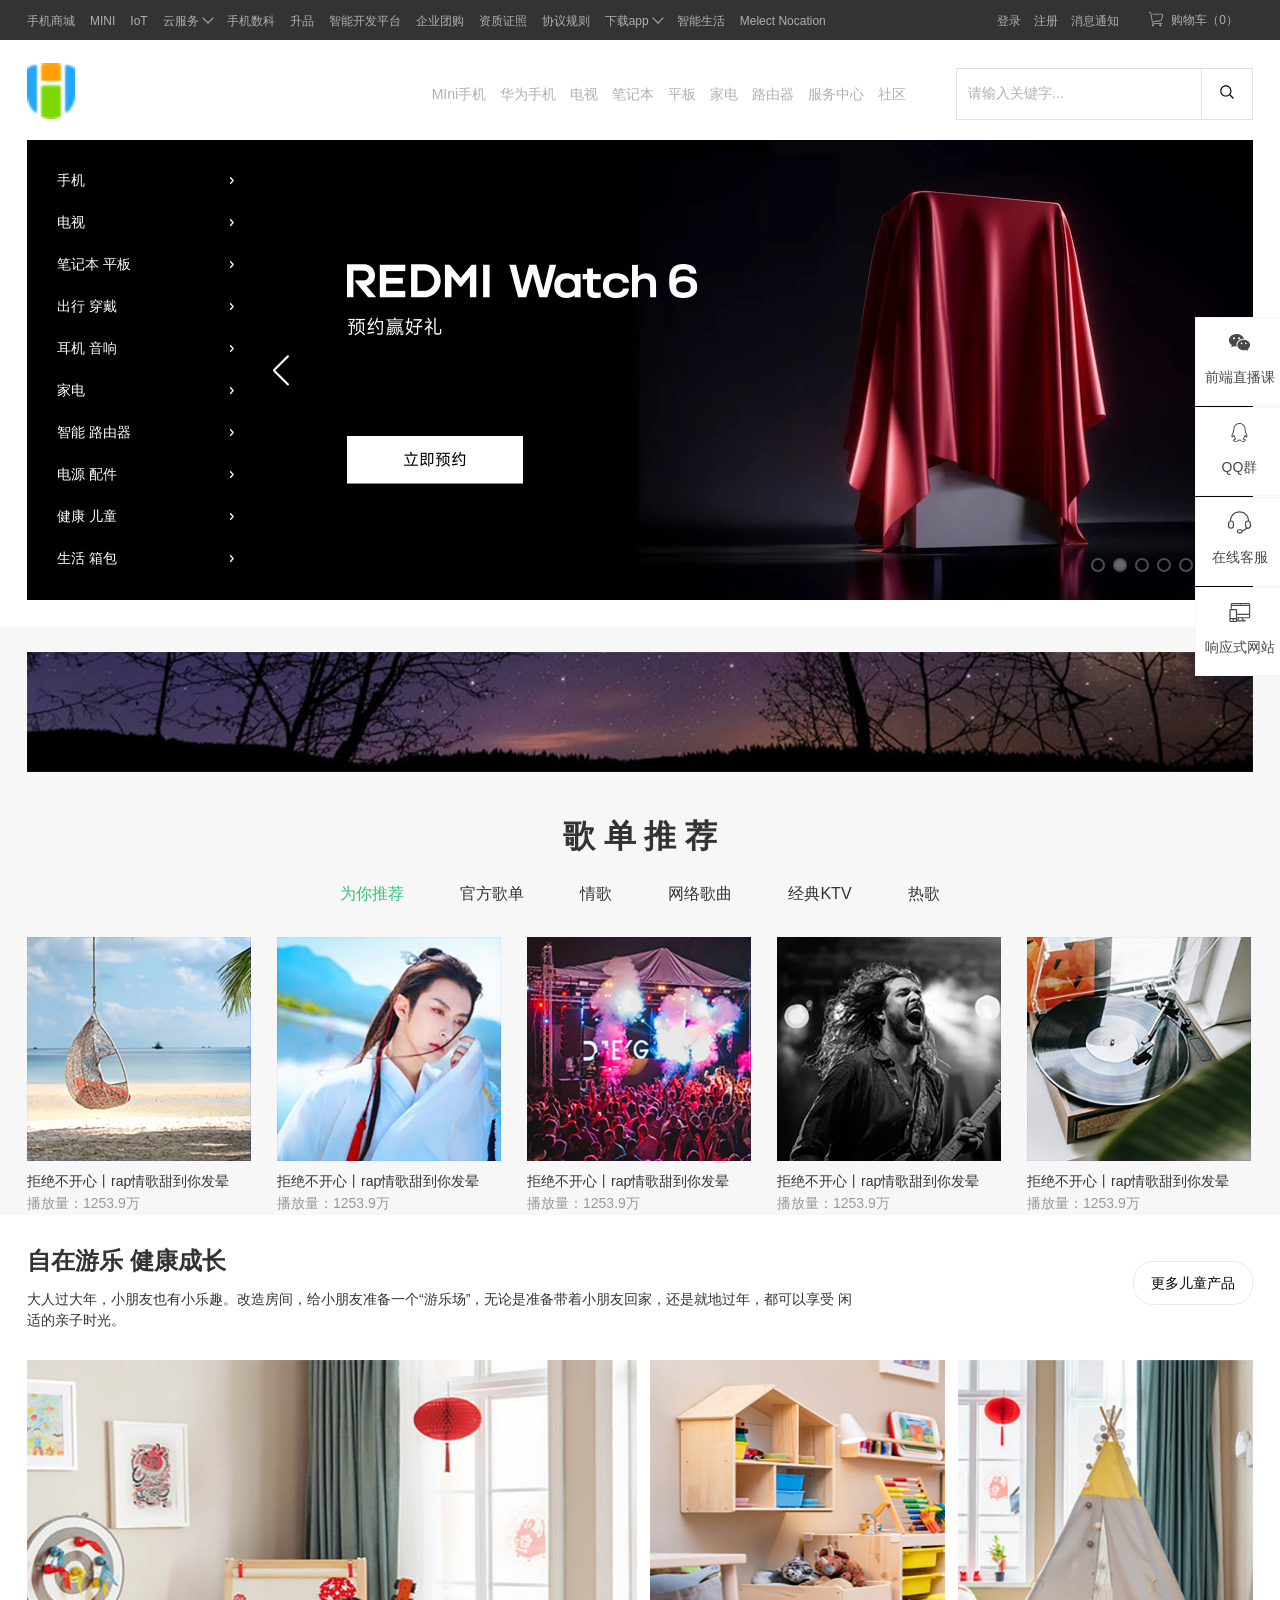
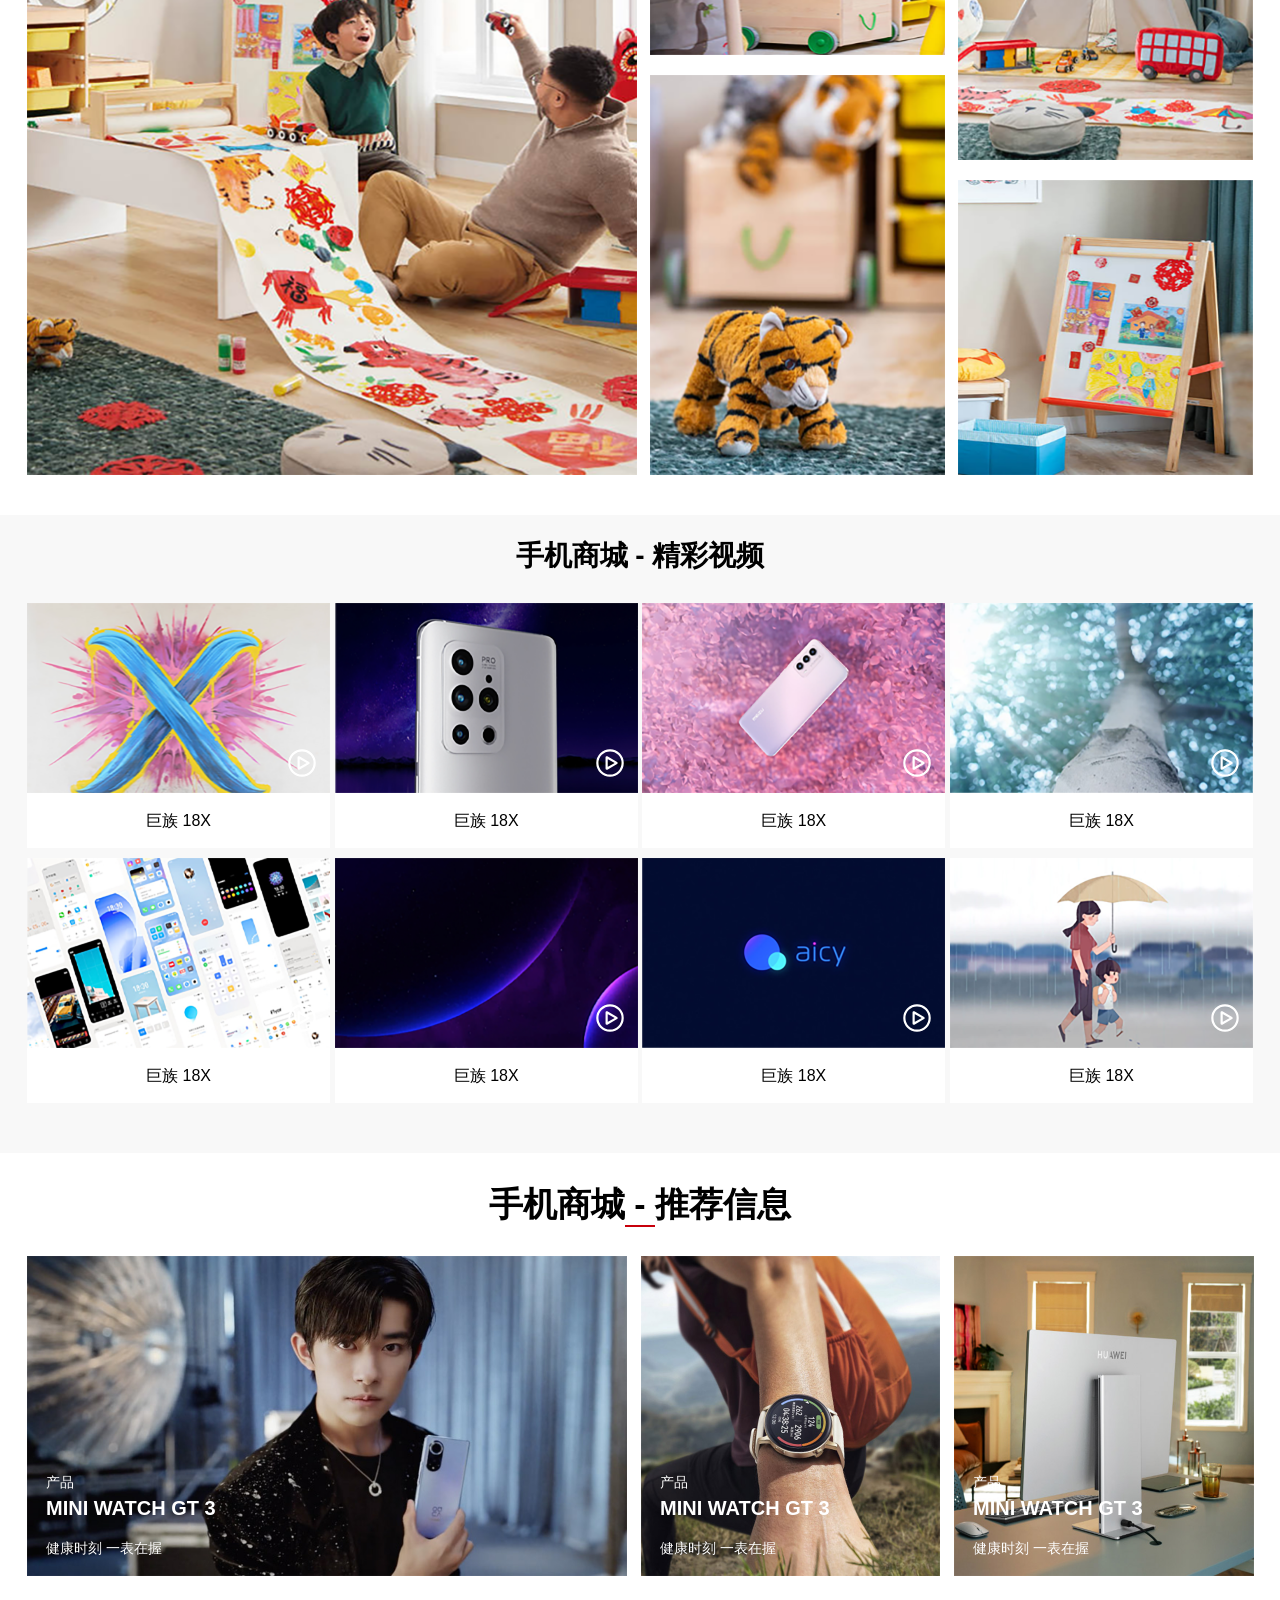
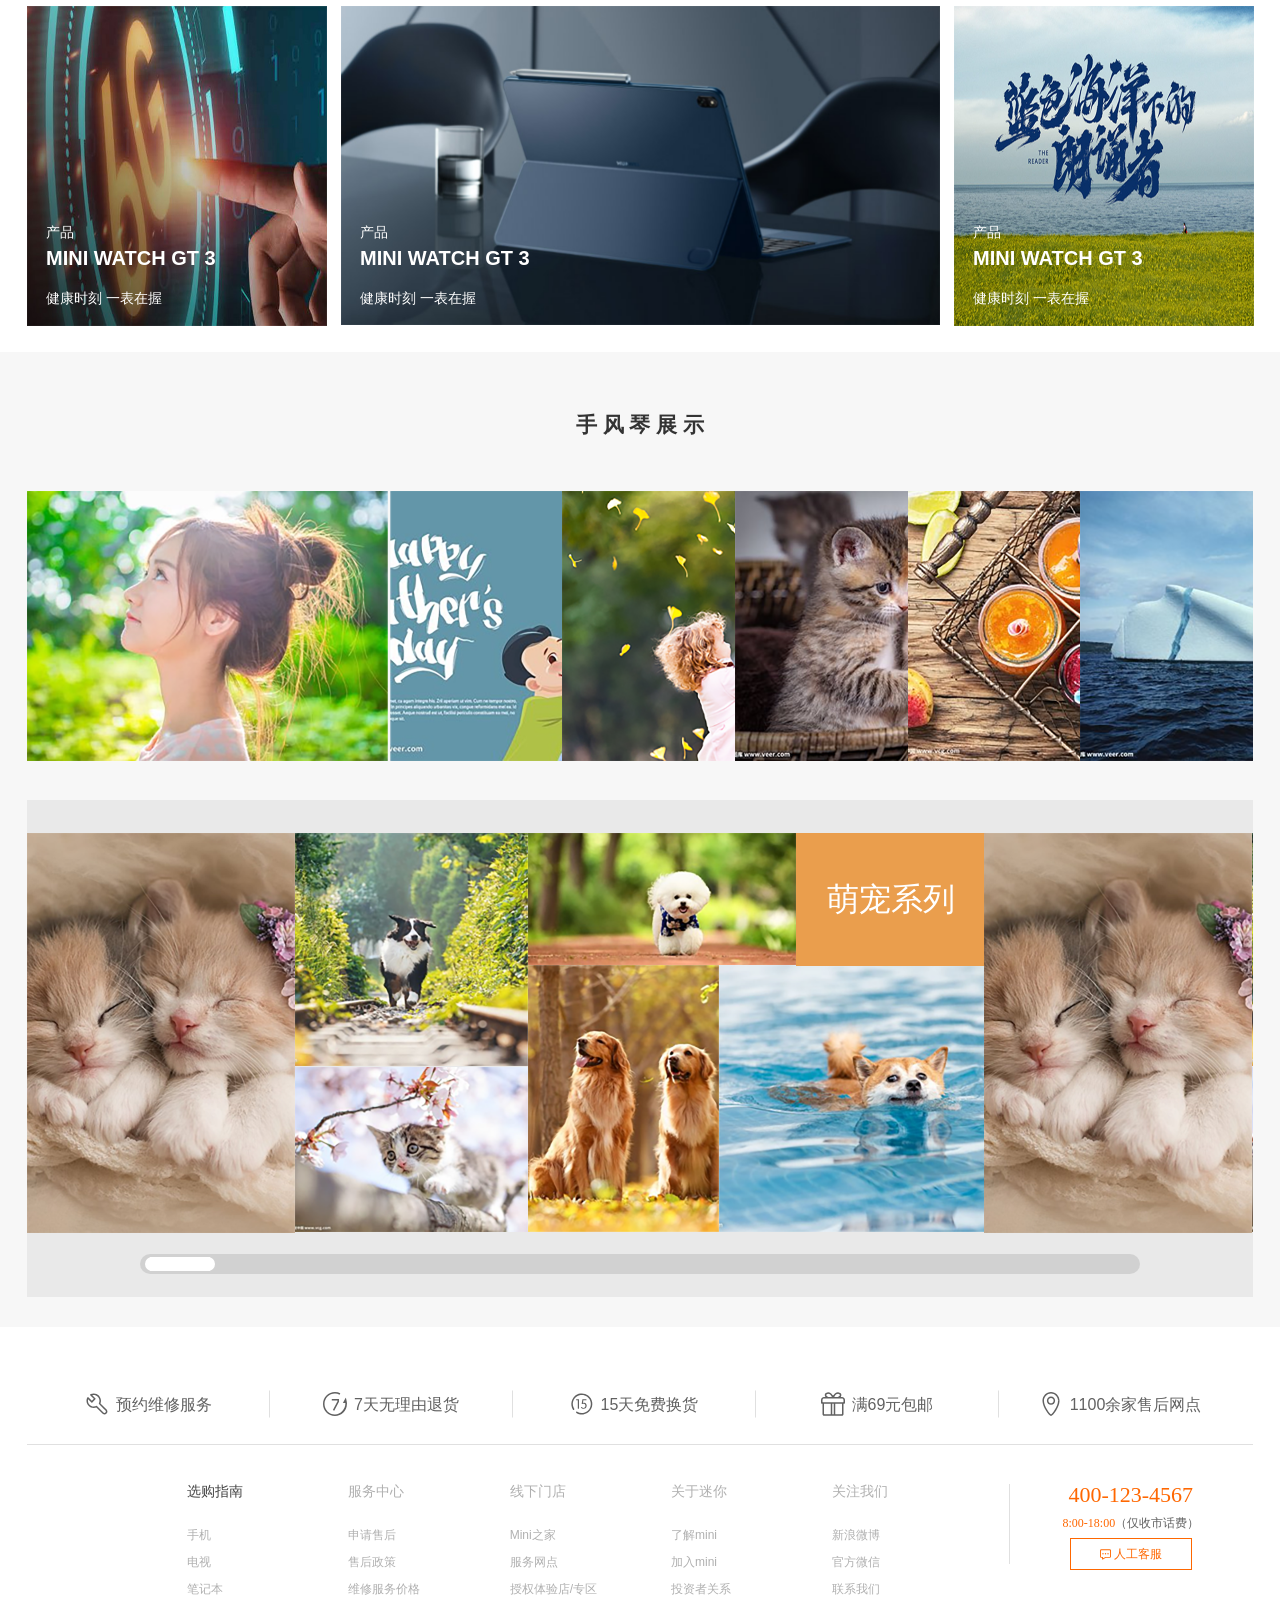
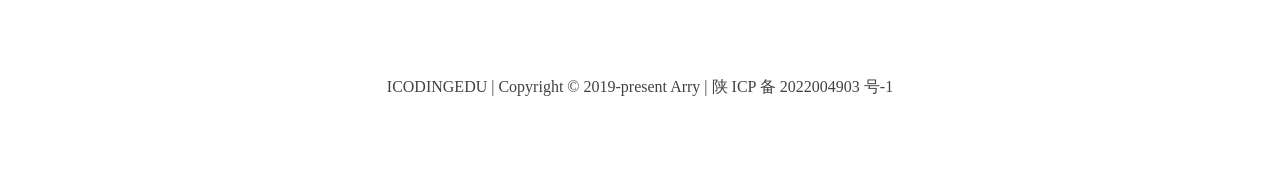
==== commit fa084c4f: "底部模块开发完成" ====
--- a/src/index.html
+++ b/src/index.html
@@ -11,12 +11,249 @@
     <link rel="stylesheet" href="./css/index.css">
     <title>pc-project</title>
     <style>
-        
-
-        /* .phone-video {
-            height: 646px;
-            background-color: aqua;
-        } */
+        .footer {
+            margin-top: calc(65px - 28px);
+            line-height: 1;
+        }
+
+        .footer-service {
+            height: calc(24px + 28px *2);
+            /* background-color: aquamarine; */
+        }
+
+        .footer-service .service-list {
+            display: flex;
+            column-gap: 1px;
+            border-bottom: 1px solid #e0e0e0;
+        }
+
+        .footer-service .service-list .service-item {
+            position: relative;
+        }
+
+        .footer-service .service-list .service-item::before {
+            position: absolute;
+            top: 50%;
+            right: -1px;
+            transform: translateY(-50%);
+            content: '';
+            width: 1px;
+            height: 27px;
+            background-color: #e0e0e0;
+        }
+
+        .footer-service .service-list .service-item:last-child:before {
+            width: 0;
+        }
+
+        .footer-service .service-list .service-item a {
+            display: flex;
+            width: 242px;
+            height: calc(28px * 2 + 24px);
+            flex: 1;
+            justify-content: center;
+            align-items: center;
+            line-height: 27px;
+            font-size: 16px;
+            color: #616161;
+        }
+
+        .footer-service .service-list .service-item:hover a {
+            color: #ffa600
+        }
+
+        .footer-service .service-list .service-item .icon {
+            font-size: 24px;
+            margin-right: 7px;
+            text-align: center;
+        }
+
+        .footer .footer-info {
+            display: flex;
+            justify-content: space-between;
+            margin-top: 40px;
+        }
+
+        .footer .footer-info .info-menu {
+            flex: 1;
+            padding: 0 15px 46px 160px;
+            display: flex;
+        }
+
+        .footer .footer-info .info-menu dl {
+            flex: 1;
+            line-height: 1;
+        }
+
+        .footer .footer-info .info-menu dl dt {
+            margin-bottom: 31px;
+            color: #424242
+        }
+
+        .footer .footer-info .info-menu dl dd {
+            color: #757575;
+            font-size: 12px;
+            padding-bottom: 15px;
+        }
+
+        .footer .footer-info .info-menu dl dd:hover a {
+            color: #ff6700;
+            cursor: pointer;
+        }
+
+        .footer .footer-info .info-tel {
+            position: relative;
+            width: calc((1226px - 4px) / 5);
+            /* background-color: aqua; */
+            font-family: ArialMT;
+            display: flex;
+            flex-direction: column;
+            align-items: center;
+        }
+
+        .footer .footer-info .info-tel::before {
+            content: '';
+            position: absolute;
+            left: 0;
+            width: 1px;
+            height: 80px;
+            background-color: #e0e0e0;
+
+        }
+
+        .footer .footer-info .info-tel .tel {
+            font-size: 22px;
+            color: #ff6700;
+            margin-bottom: 11px;
+        }
+
+        .footer .footer-info .info-tel p.time {
+            font-size: 12px;
+            text-align: left;
+            margin-bottom: 9px;
+            color: #616161;
+        }
+
+        .footer .footer-info .info-tel p.time span {
+            color: #ff6700;
+        }
+
+        .footer .footer-info .info-tel p.kf {
+            width: 120px;
+            height: 30px;
+            line-height: 30px;
+            border: 1px solid #ff6700;
+            text-align: center;
+        }
+
+        .footer .footer-info .info-tel p.kf a {
+            color: #ff6700;
+            font-size: 12px;
+        }
+
+        .footer .footer-info .info-tel p.kf a .icon {
+            font-size: 11px;
+            margin-top: 0;
+        }
+
+        .footer .copyright {
+            font-family: MicrosoftYaHei;
+            text-align: center;
+            font-size: 16px;
+            color: #424242;
+            margin-bottom: 57px;
+            line-height: calc(46px + 16px);
+        }
+
+        .chat {
+            position: fixed;
+            top: 317px;
+            right: 0;
+            width: 85px;
+            /* min-height: 300px ; */
+            line-height: 1;
+            z-index: 1;
+        }
+
+        .chat .chat-list {
+            display: flex;
+            flex-direction: column;
+            margin-bottom: 20px;
+        }
+
+        .chat .chat-list li {
+            width: 87px;
+            height: 87px;
+            text-align: center;
+            border: 1px solid #f5f5f5;
+            background-color: #fff;
+            position: relative;
+            margin-bottom: 1px;
+        }
+
+        .chat .chat-list li .children {
+            position: absolute;
+            width: 180px;
+            height: 180px;
+            right: 88px;
+            top: 0;
+            box-shadow: 0 0 5px rgba(0, 0, 0, .5);
+            display: none;
+            transition: display 3s ease-in-out;
+            background-color: #fff;
+        }
+
+        .chat .chat-list li .children .children-item {
+            padding: 10px 0;
+            display: flex;
+            flex-direction: column;
+            align-items: center;
+            justify-content: center;
+        }
+
+        .chat .chat-list li a {
+            display: flex;
+            justify-content: space-evenly;
+            flex-direction: column;
+            align-items: center;
+            color: #484848;
+            font-size: 14px;
+            margin-bottom: 18px;
+        }
+
+        .chat .chat-list li:hover a {
+            color: #ff6700;
+        }
+
+        .chat .chat-list li:hover .children {
+            display: block;
+        }
+
+        .chat .chat-list li a .icon {
+            margin: 13px 0 16px;
+            font-size: 23px;
+        }
+
+        .chat .back-top {
+            width: 85px;
+            height: 85px;
+            background-color: #f7f7f7;
+            display: none;
+        }
+        .chat .back-top:hover{
+            color: #ff6700;
+            cursor: pointer;
+        }
+        .chat .back-top .back-item{
+            display: flex;
+            flex-direction: column;
+            justify-content: center;
+            align-items: center;
+        }
+        .chat .back-top .icon {
+            font-size: 24px;
+            margin: 13px 0 16px;
+        }
     </style>
 </head>
 
@@ -164,7 +401,7 @@
             <!-- banner start -->
             <div class="banner container">
                 <!--swiper start  -->
-                <div class="swiper">
+                <div class="swiper" id="swiper-banner">
                     <div class="swiper-wrapper">
                         <div class="swiper-slide"><a href="#"><img class="img-cover" src="./assets/images/swiper1.jpg"
                                     alt=""></a></div>
@@ -827,7 +1064,7 @@
                                             </div>
                                         </a>
                                         <p class="music-desc  ellipsis-single-line">
-                                            拒绝不开心丨rap情歌甜到你发晕zzzzzzzzzzzzzzzzzzzzzzzzzzzzzzz</p>
+                                            拒绝不开心丨rap情歌甜到你发晕</p>
                                         <p>播放量：1253.9万</p>
                                     </li>
                                     <li>
@@ -1333,441 +1570,182 @@
             </div>
         </section>
         <section>
-            <!-- product start -->
-            <div class="product container">
-                <div class="product-header">
-                    <div class="product-header-left">
-                        <h3>自在游乐 健康成长</h3>
-                        <p>大人过大年，小朋友也有小乐趣。改造房间，给小朋友准备一个“游乐场”，无论是准备带着小朋友回家，还是就地过年，都可以享受 闲适的亲子时光。</p>
-                    </div>
-                    <div class="product-header-more">
-                        <a href="#">更多儿童产品</a>
-                    </div>
+            <!-- recomment start -->
+            <div class="info container">
+                <div class="info-recommend">
+                    <h2 class="info-title">手机商城 - 推荐信息</h2>
                 </div>
-                <div class="product-content">
-
-                    <div class="product-content-item">
-                        <img src="./assets/images/child-1.png" alt="" width="610px" height="715px">
-                        <div class="dot dot1">
-                            <div class="dot-tipc">
-                                <p class="title .ellipsis-single-line">DUNDRA 敦德拉</p>
-                                <p class="desc .ellipsis-mulit-line">带储物空间的活动桌</p>
-                                <p class="price">￥<span>999</span>.00</p>
-                            </div>
-                        </div>
-                        <div class="dot dot2">
-                            <div class="dot-tipc">
-                                <p class="title .ellipsis-single-line">DUNDRA 敦德拉</p>
-                                <p class="desc .ellipsis-mulit-line">带储物空间的活动桌</p>
-                                <p class="price">￥<span>999</span>.00</p>
-                            </div>
-                        </div>
-                        <div class="dot dot3">
-                            <div class="dot-tipc">
-                                <p class="title .ellipsis-single-line">DUNDRA 敦德拉</p>
-                                <p class="desc .ellipsis-mulit-line">带储物空间的活动桌</p>
-                                <p class="price">￥<span>999</span>.00</p>
-                            </div>
-                        </div>
-                    </div>
-                    <div class="product-content-item">
-                        <img src="./assets/images/child-2.png" alt="" width="295px" height="295px">
-                        <div class="dot dot4">
-                            <div class="dot-tipc">
-                                <p class="title .ellipsis-single-line">DUNDRA 敦德拉</p>
-                                <p class="desc .ellipsis-mulit-line">带储物空间的活动桌</p>
-                                <p class="price">￥<span>999</span>.00</p>
-                            </div>
-                        </div>
-                    </div>
-                    <div class="product-content-item">
-                        <img src="./assets/images/child-3.png" alt="" width="295px" height="400px">
-                    </div>
-                    <div class="product-content-item">
-                        <img src="./assets/images/child-4.png" alt="" width="295px" height="400px">
-                    </div>
-                    <div class="product-content-item">
-                        <img src="./assets/images/child-5.png" alt="" width="295px" height="295px">
-                    </div>
+                <div class="info-content">
+                    <div class="info-content-item">
+                        <a href="#">
+                            <img class="img-cover" src="./assets/images/info-1.png" alt="">
+                            <div class="product">
+                                <span>产品</span>
+                                <p class="title">MINI WATCH GT 3</p>
+                                <span>健康时刻 一表在握</span>
+                                <p class="more">了解更多<span class="iconfont icon-a-tubiao_jiantou"></span></p>
+                            </div>
+                        </a>
+                    </div>
+                    <div class="info-content-item"><a href="#">
+                            <img class="img-cover" src="./assets/images/info-2.png" alt="">
+                            <div class="product">
+                                <span>产品</span>
+                                <p class="title">MINI WATCH GT 3</p>
+                                <span>健康时刻 一表在握</span>
+                                <p class="more">了解更多<span class="iconfont icon-a-tubiao_jiantou"></span></p>
+                            </div>
+                        </a></div>
+                    <div class="info-content-item"><a href="#">
+                            <img class="img-cover" src="./assets/images/info-3.png" alt="">
+                            <div class="product">
+                                <span>产品</span>
+                                <p class="title">MINI WATCH GT 3</p>
+                                <span>健康时刻 一表在握</span>
+                                <p class="more">了解更多<span class="iconfont icon-a-tubiao_jiantou"></span></p>
+                            </div>
+                        </a></div>
+                    <div class="info-content-item"><a href="#">
+                            <img class="img-cover" src="./assets/images/info-4.png" alt="">
+                            <div class="product">
+                                <span>产品</span>
+                                <p class="title">MINI WATCH GT 3</p>
+                                <span>健康时刻 一表在握</span>
+                                <p class="more">了解更多<span class="iconfont icon-a-tubiao_jiantou"></span></p>
+                            </div>
+                        </a></div>
+                    <div class="info-content-item"><a href="#">
+                            <img class="img-cover" src="./assets/images/info-5.png" alt="">
+                            <div class="product">
+                                <span>产品</span>
+                                <p class="title">MINI WATCH GT 3</p>
+                                <span>健康时刻 一表在握</span>
+                                <p class="more">了解更多<span class="iconfont icon-a-tubiao_jiantou"></span></p>
+                            </div>
+                        </a></div>
+                    <div class="info-content-item"><a href="#">
+                            <img class="img-cover" src="./assets/images/info-6.png" alt="">
+                            <div class="product">
+                                <span>产品</span>
+                                <p class="title">MINI WATCH GT 3</p>
+                                <span>健康时刻 一表在握</span>
+                                <p class="more">了解更多<span class="iconfont icon-a-tubiao_jiantou"></span></p>
+                            </div>
+                        </a></div>
                 </div>
             </div>
-            <!-- end product -->
+            <!-- end recomment -->
+            <!-- recomment start -->
             <div class="music">
                 <div class="container">
-                    <div class="music-recommend">
-                        <h2 class="music-title">歌 单 推 荐</h2>
-                        <div class="recommend-card">
-                            <ul id="J_card">
-                                <li class="active">为你推荐</li>
-                                <li>官方歌单</li>
-                                <li>情歌</li>
-                                <li>网络歌曲</li>
-                                <li>经典KTV</li>
-                                <li>热歌</li>
+                    <div class="accordion">
+                        <h2 class="accordion-title">手 风 琴 展 示</h2>
+                        <div class="accordion-content">
+                            <ul>
+                                <li>
+                                    <a href="#">
+                                        <img src="./assets/images/accordion-6.png" alt="" width="361px" height="270px">
+                                        <span>开 发 素 材</span>
+                                    </a>
+                                </li>
+                                <li>
+                                    <a href="#">
+                                        <img src="./assets/images/accordion-5.png" alt="" width="361px" height="270px">
+                                        <span>开 发 素 材</span>
+                                    </a>
+                                </li>
+                                <li>
+                                    <a href="#">
+                                        <img src="./assets/images/accordion-4.png" alt="" width="361px" height="270px">
+                                        <span>开 发 素 材</span>
+                                    </a>
+                                </li>
+                                <li>
+                                    <a href="#">
+                                        <img src="./assets/images/accordion-3.png" alt="" width="361px" height="270px">
+                                        <span>开 发 素 材</span>
+                                    </a>
+                                </li>
+                                <li>
+                                    <a href="#">
+                                        <img src="./assets/images/accordion-2.png" alt="" width="361px" height="270px">
+                                        <span>开 发 素 材</span>
+                                    </a>
+                                </li>
+                                <li>
+                                    <a href="#">
+                                        <img src="./assets/images/accordion-1.png" alt="" width="361px" height="270px">
+                                        <span>开 发 素 材</span>
+                                    </a>
+                                </li>
                             </ul>
                         </div>
-                        <div class="music-content" id="J_music-content">
-                            <div class="music-content-item active">
-                                <ul class="music-list">
-                                    <li>
-                                        <a href="#">
-                                            <div class="img">
-                                                <img src="./assets/images/music-1.png" alt="图片描述" width="224px"
-                                                    height="224px">
-                                                <span class="iconfont icon-play"></span>
-                                            </div>
-                                        </a>
-                                        <p class="music-desc  ellipsis-single-line">拒绝不开心丨rap情歌甜到你发晕</p>
-                                        <p>播放量：1253.9万</p>
-                                    </li>
-                                    <li>
-                                        <a href="#">
-                                            <div class="img">
-                                                <img src="./assets/images/music-2.png" alt="图片描述" width="224px"
-                                                    height="224px">
-                                                <span class="iconfont icon-play"></span>
-                                            </div>
-                                        </a>
-                                        <p class="music-desc  ellipsis-single-line">
-                                            拒绝不开心丨rap情歌甜到你发晕zzzzzzzzzzzzzzzzzzzzzzzzzzzzzzz</p>
-                                        <p>播放量：1253.9万</p>
-                                    </li>
-                                    <li>
-                                        <a href="#">
-                                            <div class="img">
-                                                <img src="./assets/images/music-3.png" alt="图片描述" width="224px"
-                                                    height="224px">
-                                                <span class="iconfont icon-play"></span>
-                                            </div>
-                                        </a>
-                                        <p class="music-desc  ellipsis-single-line">拒绝不开心丨rap情歌甜到你发晕</p>
-                                        <p>播放量：1253.9万</p>
-                                    </li>
-                                    <li>
-                                        <a href="#">
-                                            <div class="img">
-                                                <img src="./assets/images/music-4.png" alt="图片描述" width="224px"
-                                                    height="224px">
-                                                <span class="iconfont icon-play"></span>
-                                            </div>
-                                        </a>
-                                        <p class="music-desc  ellipsis-single-line">拒绝不开心丨rap情歌甜到你发晕</p>
-                                        <p>播放量：1253.9万</p>
-                                    </li>
-                                    <li>
-                                        <a href="#">
-                                            <div class="img">
-                                                <img src="./assets/images/music-5.png" alt="图片描述" width="224px"
-                                                    height="224px">
-                                                <span class="iconfont icon-play"></span>
-                                            </div>
-                                        </a>
-                                        <p class="music-desc  ellipsis-single-line">拒绝不开心丨rap情歌甜到你发晕</p>
-                                        <p>播放量：1253.9万</p>
-                                    </li>
-                                </ul>
-                            </div>
-                            <div class="music-content-item">
-                                <ul class="music-list">
-                                    <li>
-                                        <a href="#">
-                                            <div class="img">
-                                                <img src="./assets/images/music-6.png" alt="图片描述" width="224px"
-                                                    height="224px">
-                                                <span class="iconfont icon-play"></span>
-                                            </div>
-                                        </a>
-                                        <p class="music-desc  ellipsis-single-line">拒绝不开心丨rap情歌甜到你发晕</p>
-                                        <p>播放量：1253.9万</p>
-                                    </li>
-                                    <li>
-                                        <a href="#">
-                                            <div class="img">
-                                                <img src="./assets/images/music-7.png" alt="图片描述" width="224px"
-                                                    height="224px">
-                                                <span class="iconfont icon-play"></span>
-                                            </div>
-                                        </a>
-                                        <p class="music-desc  ellipsis-single-line">拒绝不开心丨rap情歌甜到你发晕</p>
-                                        <p>播放量：1253.9万</p>
-                                    </li>
-                                    <li>
-                                        <a href="#">
-                                            <div class="img">
-                                                <img src="./assets/images/music-8.png" alt="图片描述" width="224px"
-                                                    height="224px">
-                                                <span class="iconfont icon-play"></span>
-                                            </div>
-                                        </a>
-                                        <p class="music-desc  ellipsis-single-line">拒绝不开心丨rap情歌甜到你发晕</p>
-                                        <p>播放量：1253.9万</p>
-                                    </li>
-                                    <li>
-                                        <a href="#">
-                                            <div class="img">
-                                                <img src="./assets/images/music-9.png" alt="图片描述" width="224px"
-                                                    height="224px">
-                                                <span class="iconfont icon-play"></span>
-                                            </div>
-                                        </a>
-                                        <p class="music-desc  ellipsis-single-line">拒绝不开心丨rap情歌甜到你发晕</p>
-                                        <p>播放量：1253.9万</p>
-                                    </li>
-                                    <li>
-                                        <a href="#">
-                                            <div class="img">
-                                                <img src="./assets/images/music-10.png" alt="图片描述" width="224px"
-                                                    height="224px">
-                                                <span class="iconfont icon-play"></span>
-                                            </div>
-                                        </a>
-                                        <p class="music-desc  ellipsis-single-line">拒绝不开心丨rap情歌甜到你发晕</p>
-                                        <p>播放量：1253.9万</p>
-                                    </li>
-                                </ul>
-                            </div>
-                            <div class="music-content-item">
-                                <ul class="music-list">
-                                    <li>
-                                        <a href="#">
-                                            <div class="img">
-                                                <img src="./assets/images/music-1.png" alt="图片描述" width="224px"
-                                                    height="224px">
-                                                <span class="iconfont icon-play"></span>
-                                            </div>
-                                        </a>
-                                        <p class="music-desc  ellipsis-single-line">拒绝不开心丨rap情歌甜到你发晕</p>
-                                        <p>播放量：1253.9万</p>
-                                    </li>
-                                    <li>
-                                        <a href="#">
-                                            <div class="img">
-                                                <img src="./assets/images/music-2.png" alt="图片描述" width="224px"
-                                                    height="224px">
-                                                <span class="iconfont icon-play"></span>
-                                            </div>
-                                        </a>
-                                        <p class="music-desc  ellipsis-single-line">
-                                            拒绝不开心丨rap情歌甜到你发晕zzzzzzzzzzzzzzzzzzzzzzzzzzzzzzz</p>
-                                        <p>播放量：1253.9万</p>
-                                    </li>
-                                    <li>
-                                        <a href="#">
-                                            <div class="img">
-                                                <img src="./assets/images/music-3.png" alt="图片描述" width="224px"
-                                                    height="224px">
-                                                <span class="iconfont icon-play"></span>
-                                            </div>
-                                        </a>
-                                        <p class="music-desc  ellipsis-single-line">拒绝不开心丨rap情歌甜到你发晕</p>
-                                        <p>播放量：1253.9万</p>
-                                    </li>
-                                    <li>
-                                        <a href="#">
-                                            <div class="img">
-                                                <img src="./assets/images/music-4.png" alt="图片描述" width="224px"
-                                                    height="224px">
-                                                <span class="iconfont icon-play"></span>
-                                            </div>
-                                        </a>
-                                        <p class="music-desc  ellipsis-single-line">拒绝不开心丨rap情歌甜到你发晕</p>
-                                        <p>播放量：1253.9万</p>
-                                    </li>
-                                    <li>
-                                        <a href="#">
-                                            <div class="img">
-                                                <img src="./assets/images/music-5.png" alt="图片描述" width="224px"
-                                                    height="224px">
-                                                <span class="iconfont icon-play"></span>
-                                            </div>
-                                        </a>
-                                        <p class="music-desc  ellipsis-single-line">拒绝不开心丨rap情歌甜到你发晕</p>
-                                        <p>播放量：1253.9万</p>
-                                    </li>
-                                </ul>
-                            </div>
-                            <div class="music-content-item">
-                                <ul class="music-list">
-                                    <li>
-                                        <a href="#">
-                                            <div class="img">
-                                                <img src="./assets/images/music-6.png" alt="图片描述" width="224px"
-                                                    height="224px">
-                                                <span class="iconfont icon-play"></span>
-                                            </div>
-                                        </a>
-                                        <p class="music-desc  ellipsis-single-line">拒绝不开心丨rap情歌甜到你发晕</p>
-                                        <p>播放量：1253.9万</p>
-                                    </li>
-                                    <li>
-                                        <a href="#">
-                                            <div class="img">
-                                                <img src="./assets/images/music-7.png" alt="图片描述" width="224px"
-                                                    height="224px">
-                                                <span class="iconfont icon-play"></span>
-                                            </div>
-                                        </a>
-                                        <p class="music-desc  ellipsis-single-line">拒绝不开心丨rap情歌甜到你发晕</p>
-                                        <p>播放量：1253.9万</p>
-                                    </li>
-                                    <li>
-                                        <a href="#">
-                                            <div class="img">
-                                                <img src="./assets/images/music-8.png" alt="图片描述" width="224px"
-                                                    height="224px">
-                                                <span class="iconfont icon-play"></span>
-                                            </div>
-                                        </a>
-                                        <p class="music-desc  ellipsis-single-line">拒绝不开心丨rap情歌甜到你发晕</p>
-                                        <p>播放量：1253.9万</p>
-                                    </li>
-                                    <li>
-                                        <a href="#">
-                                            <div class="img">
-                                                <img src="./assets/images/music-9.png" alt="图片描述" width="224px"
-                                                    height="224px">
-                                                <span class="iconfont icon-play"></span>
-                                            </div>
-                                        </a>
-                                        <p class="music-desc  ellipsis-single-line">拒绝不开心丨rap情歌甜到你发晕</p>
-                                        <p>播放量：1253.9万</p>
-                                    </li>
-                                    <li>
-                                        <a href="#">
-                                            <div class="img">
-                                                <img src="./assets/images/music-10.png" alt="图片描述" width="224px"
-                                                    height="224px">
-                                                <span class="iconfont icon-play"></span>
-                                            </div>
-                                        </a>
-                                        <p class="music-desc  ellipsis-single-line">拒绝不开心丨rap情歌甜到你发晕</p>
-                                        <p>播放量：1253.9万</p>
-                                    </li>
-                                </ul>
-                            </div>
-                            <div class="music-content-item">
-                                <ul class="music-list">
-                                    <li>
-                                        <a href="#">
-                                            <div class="img">
-                                                <img src="./assets/images/music-1.png" alt="图片描述" width="224px"
-                                                    height="224px">
-                                                <span class="iconfont icon-play"></span>
-                                            </div>
-                                        </a>
-                                        <p class="music-desc  ellipsis-single-line">拒绝不开心丨rap情歌甜到你发晕</p>
-                                        <p>播放量：1253.9万</p>
-                                    </li>
-                                    <li>
-                                        <a href="#">
-                                            <div class="img">
-                                                <img src="./assets/images/music-2.png" alt="图片描述" width="224px"
-                                                    height="224px">
-                                                <span class="iconfont icon-play"></span>
-                                            </div>
-                                        </a>
-                                        <p class="music-desc  ellipsis-single-line">
-                                            拒绝不开心丨rap情歌甜到你发晕zzzzzzzzzzzzzzzzzzzzzzzzzzzzzzz</p>
-                                        <p>播放量：1253.9万</p>
-                                    </li>
-                                    <li>
-                                        <a href="#">
-                                            <div class="img">
-                                                <img src="./assets/images/music-3.png" alt="图片描述" width="224px"
-                                                    height="224px">
-                                                <span class="iconfont icon-play"></span>
-                                            </div>
-                                        </a>
-                                        <p class="music-desc  ellipsis-single-line">拒绝不开心丨rap情歌甜到你发晕</p>
-                                        <p>播放量：1253.9万</p>
-                                    </li>
-                                    <li>
-                                        <a href="#">
-                                            <div class="img">
-                                                <img src="./assets/images/music-4.png" alt="图片描述" width="224px"
-                                                    height="224px">
-                                                <span class="iconfont icon-play"></span>
-                                            </div>
-                                        </a>
-                                        <p class="music-desc  ellipsis-single-line">拒绝不开心丨rap情歌甜到你发晕</p>
-                                        <p>播放量：1253.9万</p>
-                                    </li>
-                                    <li>
-                                        <a href="#">
-                                            <div class="img">
-                                                <img src="./assets/images/music-5.png" alt="图片描述" width="224px"
-                                                    height="224px">
-                                                <span class="iconfont icon-play"></span>
-                                            </div>
-                                        </a>
-                                        <p class="music-desc  ellipsis-single-line">拒绝不开心丨rap情歌甜到你发晕</p>
-                                        <p>播放量：1253.9万</p>
-                                    </li>
-                                </ul>
-                            </div>
-                            <div class="music-content-item">
-                                <ul class="music-list">
-                                    <li>
-                                        <a href="#">
-                                            <div class="img">
-                                                <img src="./assets/images/music-6.png" alt="图片描述" width="224px"
-                                                    height="224px">
-                                                <span class="iconfont icon-play"></span>
-                                            </div>
-                                        </a>
-                                        <p class="music-desc  ellipsis-single-line">拒绝不开心丨rap情歌甜到你发晕</p>
-                                        <p>播放量：1253.9万</p>
-                                    </li>
-                                    <li>
-                                        <a href="#">
-                                            <div class="img">
-                                                <img src="./assets/images/music-7.png" alt="图片描述" width="224px"
-                                                    height="224px">
-                                                <span class="iconfont icon-play"></span>
-                                            </div>
-                                        </a>
-                                        <p class="music-desc  ellipsis-single-line">拒绝不开心丨rap情歌甜到你发晕</p>
-                                        <p>播放量：1253.9万</p>
-                                    </li>
-                                    <li>
-                                        <a href="#">
-                                            <div class="img">
-                                                <img src="./assets/images/music-8.png" alt="图片描述" width="224px"
-                                                    height="224px">
-                                                <span class="iconfont icon-play"></span>
-                                            </div>
-                                        </a>
-                                        <p class="music-desc  ellipsis-single-line">拒绝不开心丨rap情歌甜到你发晕</p>
-                                        <p>播放量：1253.9万</p>
-                                    </li>
-                                    <li>
-                                        <a href="#">
-                                            <div class="img">
-                                                <img src="./assets/images/music-9.png" alt="图片描述" width="224px"
-                                                    height="224px">
-                                                <span class="iconfont icon-play"></span>
-                                            </div>
-                                        </a>
-                                        <p class="music-desc  ellipsis-single-line">拒绝不开心丨rap情歌甜到你发晕</p>
-                                        <p>播放量：1253.9万</p>
-                                    </li>
-                                    <li>
-                                        <a href="#">
-                                            <div class="img">
-                                                <img src="./assets/images/music-10.png" alt="图片描述" width="224px"
-                                                    height="224px">
-                                                <span class="iconfont icon-play"></span>
-                                            </div>
-                                        </a>
-                                        <p class="music-desc  ellipsis-single-line">拒绝不开心丨rap情歌甜到你发晕</p>
-                                        <p>播放量：1253.9万</p>
-                                    </li>
-                                </ul>
-                            </div>
+                    </div>
+                    <div class="series">
+                        <div class="swiper swiper-series" id="swiper-series">
+                            <div class="swiper-wrapper">
+                                <div class="swiper-slide">
+                                    <div class="series-content">
+                                        <div class="series-item"><img src="./assets/images/series-1.png" alt=""
+                                                width="268px" height="400px"></div>
+                                        <div class="series-item"><img src="./assets/images/series-2.png" alt=""
+                                                width="233px" height="233px"></div>
+                                        <div class="series-item"><img src="./assets/images/series-3.png" alt=""
+                                                width="233px" height="165px"></div>
+                                        <div class="series-item"><img src="./assets/images/series-4.png" alt=""
+                                                width="268px" height="132px"></div>
+                                        <div class="series-item"><img src="./assets/images/series-5.png" alt=""
+                                                width="191px" height="267px"></div>
+                                        <div class="series-item"><img src="./assets/images/series-6.png" alt=""
+                                                width="266px" height="267px"></div>
+                                        <div class="series-item">萌宠系列</div>
+                                        <!-- <div class="series-item"><img src="./assets/images/series-7.png" alt=""></div> -->
+                                    </div>
+                                </div>
+                                <div class="swiper-slide">
+                                    <div class="series-content">
+                                        <div class="series-item"><img src="./assets/images/series-1.png" alt=""
+                                                width="268px" height="400px"></div>
+                                        <div class="series-item"><img src="./assets/images/series-2.png" alt=""
+                                                width="233px" height="233px"></div>
+                                        <div class="series-item"><img src="./assets/images/series-3.png" alt=""
+                                                width="233px" height="165px"></div>
+                                        <div class="series-item"><img src="./assets/images/series-4.png" alt=""
+                                                width="268px" height="132px"></div>
+                                        <div class="series-item"><img src="./assets/images/series-5.png" alt=""
+                                                width="191px" height="267px"></div>
+                                        <div class="series-item"><img src="./assets/images/series-6.png" alt=""
+                                                width="266px" height="267px"></div>
+                                        <div class="series-item">萌宠系列</div>
+                                        <!-- <div class="series-item"><img src="./assets/images/series-7.png" alt=""></div> -->
+                                    </div>
+                                </div>
+                                <div class="swiper-slide">
+                                    <div class="series-content">
+                                        <div class="series-item"><img src="./assets/images/series-1.png" alt=""
+                                                width="268px" height="400px"></div>
+                                        <div class="series-item"><img src="./assets/images/series-2.png" alt=""
+                                                width="233px" height="233px"></div>
+                                        <div class="series-item"><img src="./assets/images/series-3.png" alt=""
+                                                width="233px" height="165px"></div>
+                                        <div class="series-item"><img src="./assets/images/series-4.png" alt=""
+                                                width="268px" height="132px"></div>
+                                        <div class="series-item"><img src="./assets/images/series-5.png" alt=""
+                                                width="191px" height="267px"></div>
+                                        <div class="series-item"><img src="./assets/images/series-6.png" alt=""
+                                                width="266px" height="267px"></div>
+                                        <div class="series-item">萌宠系列</div>
+                                        <!-- <div class="series-item"><img src="./assets/images/series-7.png" alt=""></div> -->
+                                    </div>
+                                </div>
+                            </div>
+                            <!-- 如果需要滚动条 -->
+                            <div class="swiper-scrollbar"></div>
                         </div>
                     </div>
                 </div>
             </div>
+            <!-- end recomment -->
         </section>
         <div class="video-mask">
             <div class="video-content">
@@ -1776,12 +1754,174 @@
             </div>
         </div>
     </main>
+    <footer>
+        <div class="footer">
+            <div class="container">
+                <div class="footer-service ">
+                    <ul class="service-list">
+                        <li class="service-item">
+                            <a href="#">
+                                <svg class="icon" aria-atomic="true">
+                                    <use xlink:href="#icon-editor2"></use>
+                                </svg>
+                                预约维修服务
+                            </a>
+                        </li>
+                        <li class="service-item">
+                            <a href="#">
+                                <svg class="icon" aria-atomic="true">
+                                    <use xlink:href="#icon-tian"></use>
+                                </svg>
+                                7天无理由退货
+                            </a>
+                        </li>
+                        <li class="service-item">
+                            <a href="#">
+                                <svg class="icon" aria-atomic="true">
+                                    <use xlink:href="#icon-tian1"></use>
+                                </svg>
+                                15天免费换货
+                            </a>
+                        </li>
+                        <li class="service-item">
+
+                            <a href="#">
+                                <svg class="icon" aria-atomic="true">
+                                    <use xlink:href="#icon-gift"></use>
+                                </svg>
+                                满69元包邮
+                            </a>
+                        </li>
+                        <li class="service-item">
+                            <a href="#">
+                                <svg class="icon" aria-atomic="true">
+                                    <use xlink:href="#icon-weizhi"></use>
+                                </svg>
+                                1100余家售后网点
+                            </a>
+                        </li>
+                    </ul>
+                    <service-body></service-body>
+                </div>
+                <div class="footer-info">
+                    <div class="info-menu">
+                        <dl>
+                            <dt>选购指南</dt>
+                            <dd><a href="#">手机</a></dd>
+                            <dd><a href="#">电视</a></dd>
+                            <dd><a href="#">笔记本</a></dd>
+                        </dl>
+                        <dl>
+                            <dt><a href="#">服务中心</a></dt>
+                            <dd><a href="#">申请售后</a></dd>
+                            <dd><a href="#">售后政策</a></dd>
+                            <dd><a href="#">维修服务价格</a></dd>
+                        </dl>
+                        <dl>
+                            <dt><a href="#">线下门店</a></dt>
+                            <dd><a href="#">Mini之家</a></dd>
+                            <dd><a href="#">服务网点</a></dd>
+                            <dd><a href="#">授权体验店/专区</a></dd>
+                        </dl>
+                        <dl>
+                            <dt><a href="#">关于迷你</a></dt>
+                            <dd><a href="#">了解mini</a></dd>
+                            <dd><a href="#">加入mini</a></dd>
+                            <dd><a href="#">投资者关系</a></dd>
+                        </dl>
+                        <dl>
+                            <dt><a href="#">关注我们</a></dt>
+                            <dd><a href="#">新浪微博</a></dd>
+                            <dd><a href="#">官方微信</a></dd>
+                            <dd><a href="#">联系我们</a></dd>
+                        </dl>
+                    </div>
+                    <div class="info-tel">
+                        <p class="tel">400-123-4567</p>
+                        <p class="time"><span>8:00-18:00</span>（仅收市话费）</p>
+                        <p class="kf"><a href="#">
+                                <svg class="icon" aria-atomic="true">
+                                    <use xlink:href="#icon-duanxin"></use>
+                                </svg>
+                                人工客服
+                            </a></p>
+                    </div>
+                </div>
+            </div>
+            <div class="copyright">ICODINGEDU | Copyright © 2019-present Arry | 陕 ICP 备 2022004903 号-1</div>
+        </div>
+    </footer>
+    <div class="chat">
+        <ul class="chat-list">
+            <li>
+                <a href="#">
+                    <svg class="icon" aria-atomic="true">
+                        <use xlink:href="#icon-weixin"></use>
+                    </svg>
+                    前端直播课
+                </a>
+                <div class="children">
+                    <div class="children-item">
+                        <p class="title">0基础web前端课</p>
+                        <p class="erweima"><img src="./assets/images/erweima.jpg" alt="" width="120px" height="120px">
+                        </p>
+                        <p class="desc">加微信，免费学</p>
+                    </div>
+                </div>
+            </li>
+            <li><a href="#">
+                    <svg class="icon" aria-atomic="true">
+                        <use xlink:href="#icon-qq"></use>
+                    </svg>
+                    QQ群
+                </a>
+                <div class="children">
+                    <div class="children-item">
+                        <p class="title">0基础web前端课</p>
+                        <p class="erweima"><img src="./assets/images/erweima.jpg" alt="" width="120px" height="120px">
+                        </p>
+                        <p class="desc">加QQ群，免费学</p>
+                    </div>
+                </div>
+            </li>
+            <li><a href="#">
+                    <svg class="icon" aria-atomic="true">
+                        <use xlink:href="#icon-kefu"></use>
+                    </svg>
+                    在线客服
+                </a>
+                <div class="children">
+                    <div class="children-item">
+                        <p class="title">0基础web前端课</p>
+                        <p class="erweima"><img src="./assets/images/erweima.jpg" alt="" width="120px" height="120px">
+                        </p>
+                        <p class="desc">加微信，免费学</p>
+                    </div>
+                </div>
+            </li>
+            <li><a href="#">
+                    <svg class="icon" aria-atomic="true">
+                        <use xlink:href="#icon-xiangyingshi"></use>
+                    </svg>
+                    响应式网站
+                </a>
+            </li>
+        </ul>
+        <div class="back-top" id="J_back_top">
+            <div class="back-item">
+                <svg class="icon" aria-atomic="true">
+                    <use xlink:href="#icon-fanhuidingbu"></use>
+                </svg>
+                <p>返回顶部</p>
+            </div>
+        </div>
+    </div>
     <!-- end header -->
     <script src="./fonts/iconfont.js"></script>
     <script src="./js/swiper-bundle.min.js"></script>
     <script src="./js/index.js"></script>
     <script>
-        var mySwiper = new Swiper('.swiper', {
+        var mySwiper = new Swiper('#swiper-banner', {
             direction: 'horizontal', // 垂直切换选项
             loop: true, // 循环模式选项
             autoplay: {
@@ -1801,29 +1941,25 @@
                 nextEl: '.swiper-button-next',
                 prevEl: '.swiper-button-prev',
             },
-
+        })
+        var mySwiper = new Swiper('#swiper-series', {
+            direction: 'horizontal', // 垂直切换选项
+            slidesPerView: 'auto',
+            mousewheel: true,
+            freeMode: {
+                momentum: false,
+                enabled: true,
+            },
             // 如果需要滚动条
             scrollbar: {
                 el: '.swiper-scrollbar',
+                draggable: true,
+                dragSize: 80,
             },
         })
     </script>
     <script>
-        const videoList = document.querySelectorAll('.video-list li');
-        const videoMask = document.querySelector('.video-mask');
-        const video = document.querySelector('video');
-        const videoButton = document.querySelector('.video-button');
-        videoList.forEach(item => {
-            item.addEventListener('click', () => {
-                videoMask.style.display = 'block';
-                video.src = item.dataset.videoUrl
-                video.play()
-            })
-        })
-        videoButton.addEventListener('click', () => {
-            videoMask.style.display = 'none';
-            video.pause()
-        })
+        
     </script>
 </body>
 
--- a/src/fonts/iconfont.css
+++ b/src/fonts/iconfont.css
@@ -1,8 +1,8 @@
 @font-face {
   font-family: "iconfont"; /* Project id 5041110 */
-  src: url('iconfont.woff2?t=1760513505581') format('woff2'),
-       url('iconfont.woff?t=1760513505581') format('woff'),
-       url('iconfont.ttf?t=1760513505581') format('truetype');
+  src: url('iconfont.woff2?t=1760862467839') format('woff2'),
+       url('iconfont.woff?t=1760862467839') format('woff'),
+       url('iconfont.ttf?t=1760862467839') format('truetype');
 }
 
 .iconfont {
@@ -13,12 +13,28 @@
   -moz-osx-font-smoothing: grayscale;
 }
 
+.icon-weizhi:before {
+  content: "\e7ba";
+}
+
+.icon-tian1:before {
+  content: "\e60c";
+}
+
+.icon-gift:before {
+  content: "\e8b5";
+}
+
+.icon-liwu1:before {
+  content: "\e62b";
+}
+
+.icon-a-tubiao_jiantou:before {
+  content: "\e639";
+}
+
 .icon-tian:before {
   content: "\e60b";
-}
-
-.icon-15tian:before {
-  content: "\e601";
 }
 
 .icon-erweima:before {
@@ -31,10 +47,6 @@
 
 .icon-liwu:before {
   content: "\e600";
-}
-
-.icon-weizhi:before {
-  content: "\e62e";
 }
 
 .icon-editor2:before {
--- a/src/css/index.css
+++ b/src/css/index.css
@@ -373,7 +373,7 @@
   height: 460px; /* 固定高度 */
   background-color: bisque; /* 背景色 */
   position: relative; /* 相对定位 */
-  z-index: -1;
+  /* z-index: -1; */
 }
 
 /* Swiper容器 */
@@ -493,7 +493,7 @@
 /* end category */
 /* music-recommend start */
 .music {
-  height: 624px;
+  /* height: 624px; */
   background-color: #f7f7f7;
   margin-top: 26px;
 }
@@ -774,68 +774,69 @@
 /* video-recommend start */
 /* 视频推荐区域整体样式 */
 .video {
-  margin-top: 40px;           /* 距离上方40px */
-  background-color: #f8f8f8;  /* 背景色 */
+  margin-top: 40px; /* 距离上方40px */
+  background-color: #f8f8f8; /* 背景色 */
+  padding-bottom: 40px;
 }
 
 /* 视频推荐标题样式 */
 .video-recommend h2.video-title {
-  text-align: center;         /* 文本居中 */
-  font-size: 28px;            /* 字体大小 */
-  font-weight: bold;          /* 加粗 */
-  color: #000;                /* 黑色字体 */
-  line-height: 28px;          /* 行高 */
-  padding: 27px 0 33px 0;     /* 上左右下内边距 */
+  text-align: center; /* 文本居中 */
+  font-size: 28px; /* 字体大小 */
+  font-weight: bold; /* 加粗 */
+  color: #000; /* 黑色字体 */
+  line-height: 28px; /* 行高 */
+  padding: 27px 0 33px 0; /* 上左右下内边距 */
 }
 
 /* 视频列表容器 */
 .video-recommend .video-list ul {
-  display: flex;              /* 弹性布局 */
-  flex-wrap: wrap;            /* 允许换行 */
+  display: flex; /* 弹性布局 */
+  flex-wrap: wrap; /* 允许换行 */
   justify-content: space-between; /* 两端对齐 */
-  row-gap: 10px;              /* 行间距 */
+  row-gap: 10px; /* 行间距 */
 }
 
 /* 视频列表占位符 */
 .video-recommend .video-list ul span {
-  width: 303px;               /* 宽度 */
+  width: 303px; /* 宽度 */
 }
 
 /* 视频列表项基础样式 */
 .video-recommend .video-list ul li {
-  width: 303px;               /* 宽度 */
-  height: 245px;              /* 高度 */
+  width: 303px; /* 宽度 */
+  height: 245px; /* 高度 */
   transition: box-shadow 0.5s; /* 阴影过渡效果 */
 }
 
 /* 视频列表项悬停效果 */
 .video-recommend .video-list ul li:hover {
-  box-shadow: 2px 1px 10px rgba(0, 0, 0, .3); /* 添加阴影 */
+  box-shadow: 2px 1px 10px rgba(0, 0, 0, 0.3); /* 添加阴影 */
 }
 
 /* 视频链接样式 */
 .video-recommend .video-list ul li a {
-  display: block;             /* 块级元素 */
-  width: 100%;                /* 宽度100% */
-  height: 100%;               /* 高度100% */
+  display: block; /* 块级元素 */
+  width: 100%; /* 宽度100% */
+  height: 100%; /* 高度100% */
 }
 
 /* 视频内容区域 */
 .video-recommend .video-list ul li .video-content {
-  position: relative;         /* 相对定位 */
-  height: 190px;              /* 高度 */
-  cursor: pointer;            /* 手型光标 */
+  position: relative; /* 相对定位 */
+  height: 190px; /* 高度 */
+  cursor: pointer; /* 手型光标 */
 }
 
 /* 视频内容遮罩层 */
 .video-recommend .video-list ul li .video-content::before {
-  content: "";                          /* 伪元素内容为空 */
-  position: absolute;                   /* 绝对定位 */
-  inset: 0;                             /* 四边为0 */
-  width: 303px;                         /* 宽度 */
-  height: 190px;                        /* 高度 */
-  background-color: rgba(0, 0, 0, 0);   /* 透明背景 */
-  transition: background-color 0.5s;    /* 背景色过渡 */
+  content: ""; /* 伪元素内容为空 */
+  position: absolute; /* 绝对定位 */
+  inset: 0; /* 四边为0 */
+  width: 303px; /* 宽度 */
+  height: 190px; /* 高度 */
+  background-color: rgba(0, 0, 0, 0); /* 透明背景 */
+  transition: background-color 0.5s; /* 背景色过渡 */
 }
 
 /* 视频内容悬停遮罩效果 */
@@ -845,74 +846,75 @@
 
 /* 视频播放图标 */
 .video-recommend .video-list ul li .video-content .icon {
-  font-size: 30px;            /* 字体大小 */
-  line-height: 1;             /* 行高 */
-  color: #fff;                /* 白色 */
-  position: absolute;         /* 绝对定位 */
-  right: 13px;                /* 距右13px */
-  bottom: 15px;               /* 距底15px */
+  font-size: 30px; /* 字体大小 */
+  line-height: 1; /* 行高 */
+  color: #fff; /* 白色 */
+  position: absolute; /* 绝对定位 */
+  right: 13px; /* 距右13px */
+  bottom: 15px; /* 距底15px */
 }
 
 /* 视频标题段落 */
 .video-recommend .video-list ul li P {
-  height: 55px;               /* 高度 */
-  line-height: 55px;          /* 行高 */
-  text-align: center;         /* 文本居中 */
-  background-color: #fff;     /* 白色背景 */
-  font-size: 16px;            /* 字体大小 */
-  color: #000;                /* 黑色字体 */
+  height: 55px; /* 高度 */
+  line-height: 55px; /* 行高 */
+  text-align: center; /* 文本居中 */
+  background-color: #fff; /* 白色背景 */
+  font-size: 16px; /* 字体大小 */
+  color: #000; /* 黑色字体 */
 }
 
 /* 视频弹窗遮罩层 */
 .video-mask {
-  position: fixed;                    /* 固定定位 */
-  inset: 0;                           /* 四边为0 */
-  width: 100%;                        /* 宽度100% */
-  height: 100%;                       /* 高度100% */
+  position: fixed; /* 固定定位 */
+  inset: 0; /* 四边为0 */
+  width: 100%; /* 宽度100% */
+  height: 100%; /* 高度100% */
   background-color: rgba(0, 0, 0, 0.5); /* 半透明黑色背景 */
-  display: none;                      /* 默认隐藏 */
+  display: none; /* 默认隐藏 */
+  z-index: 1;
 }
 
 /* 视频弹窗内容区域 */
 .video-mask .video-content {
-  position: absolute;                 /* 绝对定位 */
-  left: 50%;                          /* 距左50% */
-  top: 50%;                           /* 距顶50% */
+  position: absolute; /* 绝对定位 */
+  left: 50%; /* 距左50% */
+  top: 50%; /* 距顶50% */
   transform: translate3d(-50%, -50%, 0); /* 居中 */
-  width: 1226px;                      /* 宽度 */
-  /* height: 500px; */                /* 高度(已注释) */
-  background-color: aqua;             /* 背景色(调试用) */
+  width: 1226px; /* 宽度 */
+  /* height: 500px; */ /* 高度(已注释) */
+  background-color: aqua; /* 背景色(调试用) */
 }
 
 /* 视频元素样式 */
 .video-mask .video-content video {
-  width: 1226px;                      /* 宽度 */
-  position: relative;                 /* 相对定位 */
-  display: block;                     /* 块级元素 */
+  width: 1226px; /* 宽度 */
+  position: relative; /* 相对定位 */
+  display: block; /* 块级元素 */
 }
 
 /* 视频关闭按钮 */
 .video-mask .video-content span.video-button {
-  position: absolute;                 /* 绝对定位 */
-  top: -10px;                         /* 距顶-10px */
-  right: -10px;                       /* 距右-10px */
-  width: 20px;                        /* 宽度 */
-  height: 20px;                       /* 高度 */
-  border-radius: 50%;                 /* 圆形 */
-  border: 2px solid #c9c8c8;          /* 边框 */
-  cursor: pointer;                    /* 手型光标 */
+  position: absolute; /* 绝对定位 */
+  top: -10px; /* 距顶-10px */
+  right: -10px; /* 距右-10px */
+  width: 20px; /* 宽度 */
+  height: 20px; /* 高度 */
+  border-radius: 50%; /* 圆形 */
+  border: 2px solid #c9c8c8; /* 边框 */
+  cursor: pointer; /* 手型光标 */
 }
 
 /* 关闭按钮的X形线条 */
 .video-mask .video-content span.video-button::before,
 .video-mask .video-content span.video-button::after {
-  content: "";                        /* 伪元素内容为空 */
-  width: 15px;                        /* 宽度 */
-  height: 2px;                        /* 高度 */
-  position: absolute;                 /* 绝对定位 */
-  left: 50%;                          /* 距左50% */
-  top: 50%;                           /* 距顶50% */
-  background-color: #fff;             /* 白色 */
+  content: ""; /* 伪元素内容为空 */
+  width: 15px; /* 宽度 */
+  height: 2px; /* 高度 */
+  position: absolute; /* 绝对定位 */
+  left: 50%; /* 距左50% */
+  top: 50%; /* 距顶50% */
+  background-color: #fff; /* 白色 */
 }
 
 /* 关闭按钮第一条线(45度角) */
@@ -925,3 +927,298 @@
   transform: translate3d(-50%, -50%, 0) rotate(-45deg);
 }
 /* end video-recommend */
+/* info start */
+/* 信息推荐区域样式 */
+.info .info-recommend {
+  padding: 26px 0; /* 上下内边距26px，左右0 */
+}
+
+/* 信息标题样式 */
+.info .info-recommend h2.info-title {
+  font-size: 34px; /* 字体大小 */
+  font-weight: bold; /* 加粗 */
+  color: #000; /* 黑色字体 */
+  text-align: center; /* 文本居中 */
+  position: relative; /* 相对定位 */
+}
+
+/* 信息标题装饰线（伪元素） */
+.info .info-recommend h2.info-title::before {
+  content: ""; /* 空内容 */
+  position: absolute; /* 绝对定位 */
+  left: 50%; /* 距左50% */
+  top: 50%; /* 距顶50% */
+  width: 30px; /* 宽度 */
+  height: 2px; /* 高度 */
+  background-color: #c7000b; /* 红色背景 */
+  transform: translate3d(-50%, 20px, 0); /* 位置变换 */
+}
+
+/* 信息内容网格布局 */
+.info .info-content {
+  display: grid; /* 网格布局 */
+  grid-template-rows: repeat(2, 320px); /* 2行，每行320px */
+  grid-template-columns: 300px 286px 299px 300px; /* 4列不同宽度 */
+  grid-gap: 30px 14px; /* 网格间距：行30px，列14px */
+}
+
+/* 第一个信息项占据特殊网格区域（第一行，跨两列） */
+.info .info-content .info-content-item:nth-child(1) {
+  grid-area: 1/1/2 / span 2; /* 从第1行第1列开始，到第2行，跨2列 */
+}
+
+/* 第五个信息项占据特殊网格区域（第二行，跨两列） */
+.info .info-content .info-content-item:nth-child(5) {
+  grid-area: 2 / 2 / 3 / span 2; /* 从第2行第2列开始，到第3行，跨2列 */
+}
+
+/* 信息内容项通用样式 */
+.info .info-content .info-content-item {
+  position: relative; /* 相对定位 */
+  /* border: 1px solid #ddd; */ /* 边框（已注释） */
+  cursor: pointer; /* 手型光标 */
+  overflow: hidden; /* 溢出隐藏 */
+}
+
+/* 信息项链接样式 */
+.info .info-content .info-content-item a {
+  display: block; /* 块级元素 */
+}
+
+/* 信息项图片样式 */
+.info .info-content .info-content-item img {
+  display: block; /* 块级元素 */
+  transition: transform 0.3s; /* 变换过渡效果 */
+}
+
+/* 鼠标悬停时图片放大效果 */
+.info .info-content .info-content-item:hover a > img {
+  transform: scale(1.3); /* 放大1.3倍 */
+}
+
+/* 产品信息覆盖层样式 */
+.info .info-content .info-content-item .product {
+  position: absolute; /* 绝对定位 */
+  left: 19px; /* 距左19px */
+  bottom: -30px; /* 距底-30px（初始隐藏） */
+  width: 100%; /* 宽度100% */
+  color: #fff; /* 白色字体 */
+  transition: bottom 0.5s; /* 底部位置过渡效果 */
+}
+
+/* 鼠标悬停时显示产品信息 */
+.info .info-content .info-content-item:hover .product {
+  bottom: 40px; /* 距底40px（显示位置） */
+}
+
+/* 产品信息中的span标签样式 */
+.info .info-content .info-content-item .product span {
+  font-size: 14px; /* 字体大小 */
+  margin-bottom: 12px; /* 底部外边距 */
+}
+
+/* 产品标题样式 */
+.info .info-content .info-content-item .product p.title {
+  font-size: 20px; /* 字体大小 */
+  font-weight: bold; /* 加粗 */
+  margin-bottom: 15px; /* 底部外边距 */
+}
+
+/* 更多信息样式 */
+.info .info-content .info-content-item .product p.more {
+  margin-top: 23px; /* 顶部外边距 */
+  font-size: 16px; /* 字体大小 */
+}
+
+/* 更多信息中的图标样式 */
+.info .info-content .info-content-item .product p.more .iconfont {
+  font-size: 14px; /* 字体大小 */
+  margin-left: 5px; /* 左外边距 */
+  color: #c60318; /* 红色 */
+}
+/* end info */
+/* start accordion  */
+/* 手风琴区域标题样式 */
+.accordion {
+  margin-bottom: 39px;
+}
+.accordion h2.accordion-title {
+  line-height: 44px; /* 行高 */
+  padding: 51px 0 44px; /* 上左右下内边距 */
+  text-align: center; /* 文本居中 */
+}
+
+/* 手风琴内容容器 */
+.accordion .accordion-content ul {
+  display: flex; /* 弹性布局 */
+  flex-direction: row-reverse; /* 反向排列 */
+}
+
+/* 最后一个列表项（第一个显示项）占据更大空间 */
+.accordion .accordion-content ul li:last-child {
+  flex: 2.1; /* 弹性占比2.1 */
+}
+
+/* 手风琴列表项通用样式 */
+.accordion .accordion-content ul li {
+  /* border: 1px solid #ddd; */ /* 边框（已注释） */
+  flex: 1; /* 弹性占比1 */
+  transition: flex 0.3s; /* 弹性过渡效果 */
+  overflow: hidden; /* 溢出隐藏 */
+  position: relative; /* 相对定位 */
+}
+
+/* 列表项链接样式 */
+.accordion .accordion-content ul li a {
+  display: block; /* 块级元素 */
+}
+
+/* 列表项文本覆盖层 */
+.accordion .accordion-content ul li a span {
+  position: absolute; /* 绝对定位 */
+  left: 0; /* 距左0 */
+  bottom: 0; /* 距底0 */
+  width: 100%; /* 宽度100% */
+  height: 0; /* 高度0（初始隐藏） */
+  color: #fff; /* 文本颜色 */
+  line-height: 75px; /* 行高 */
+  font-size: 16px; /* 字体大小 */
+  font-weight: bold; /* 加粗 */
+  text-indent: 1em; /* 首行缩进 */
+  transition: height 0.5s; /* 高度过渡效果 */
+  background-image: linear-gradient(
+    /* 渐变背景 */ to bottom,
+    rgba(0, 0, 0, 0.2),
+    transparent 90%
+  );
+}
+
+/* 列表项图片样式 */
+.accordion .accordion-content ul li a img {
+  display: block; /* 块级元素 */
+}
+
+/* 鼠标悬停时当前项放大 */
+.accordion .accordion-content ul li:hover {
+  flex: 2.1; /* 弹性占比2.1 */
+}
+
+/* 鼠标悬停时其他项保持原大小 */
+.accordion .accordion-content ul li:hover ~ li {
+  flex: 1; /* 弹性占比1 */
+}
+
+/* 鼠标悬停时显示文本覆盖层 */
+.accordion .accordion-content ul li:hover a span {
+  height: 75px; /* 高度75px */
+  padding-top: 5px; /* 顶部内边距 */
+}
+/* end accordion  */
+/* series start */
+/* 系列展示区域 */
+.series {
+  padding-bottom: 30px; /* 底部内边距 */
+}
+
+/* 系列内容网格布局 */
+.series .series-content {
+  display: grid; /* 使用网格布局 */
+  /* 定义三行的高度 */
+  grid-template-rows: 132px 102px 165px;
+  /* 定义五列的宽度 */
+  grid-template-columns: 268px 233px 191px 77px 188px;
+  grid-auto-flow: column; /* 网格项目按列填充 */
+  /* 定义网格区域布局 */
+  grid-template-areas:
+    "a b d d f"
+    "a b e g g"
+    "a c e g g";
+}
+
+/* 系列项图片样式 */
+.series .series-content .series-item img {
+  display: block; /* 图片以块级元素显示 */
+}
+
+/* 为每个系列项分配指定的网格区域 */
+.series .series-content .series-item:nth-child(1) {
+  grid-area: a; /* 第一项占据区域a */
+}
+
+.series .series-content .series-item:nth-child(2) {
+  grid-area: b; /* 第二项占据区域b */
+}
+
+.series .series-content .series-item:nth-child(3) {
+  grid-area: c; /* 第三项占据区域c */
+}
+
+.series .series-content .series-item:nth-child(4) {
+  grid-area: d; /* 第四项占据区域d */
+}
+
+.series .series-content .series-item:nth-child(5) {
+  grid-area: e; /* 第五项占据区域e */
+}
+
+.series .series-content .series-item:nth-child(6) {
+  grid-area: g; /* 第六项占据区域g */
+}
+
+/* 最后一个系列项的特殊样式 */
+.series .series-content .series-item:last-child {
+  width: 189px; /* 宽度 */
+  height: 133px; /* 高度 */
+  background-color: #ea9e4d; /* 背景色 */
+  font-size: 32px; /* 字体大小 */
+  line-height: 133px; /* 行高与高度相同实现垂直居中 */
+  text-align: center; /* 文本水平居中 */
+  color: #fff; /* 白色文字 */
+}
+
+/* Swiper系列容器样式 */
+.series .swiper-series {
+  width: 100%; /* 宽度100% */
+  height: 400px; /* 固定高度 */
+  padding: 33px 0 64px; /* 上下内边距 */
+  background-color: #e9e9e9; /* 背景色 */
+}
+
+/* Swiper滑块样式 */
+.series .swiper-series .swiper-slide {
+  width: auto; /* 宽度自适应内容 */
+}
+
+/* Swiper水平滚动条样式 */
+.swiper-horizontal > .swiper-scrollbar,
+.swiper-scrollbar.swiper-scrollbar-horizontal {
+  height: 20px; /* 滚动条高度 */
+  left: 113px; /* 距离左侧位置 */
+  width: calc(100% - 226px); /* 宽度计算 */
+  bottom: 23px; /* 距离底部位置 */
+}
+
+/* 滚动条拖拽部分样式 */
+.swiper-scrollbar-drag {
+  height: 14px; /* 高度 */
+  top: 3px; /* 距离顶部位置 */
+  border-left: 10px solid transparent; /* 左透明边框 */
+  border-right: 10px solid transparent; /* 右透明边框 */
+  background-color: #fff; /* 背景色 */
+  box-sizing: border-box; /* 盒模型 */
+  background-clip: content-box; /* 背景裁剪 */
+  cursor: move; /* 移动光标 */
+  position: relative; /* 相对定位 */
+}
+
+/* 滚动条拖拽部分的伪元素样式 */
+.swiper-scrollbar-drag::after {
+  content: ""; /* 空内容 */
+  position: absolute; /* 绝对定位 */
+  left: -5px; /* 距离左侧位置 */
+  right: -5px; /* 距离右侧位置 */
+  height: 100%; /* 高度100% */
+  background-color: #fff; /* 背景色 */
+  border-radius: 10px; /* 圆角 */
+}
+/* end series */
